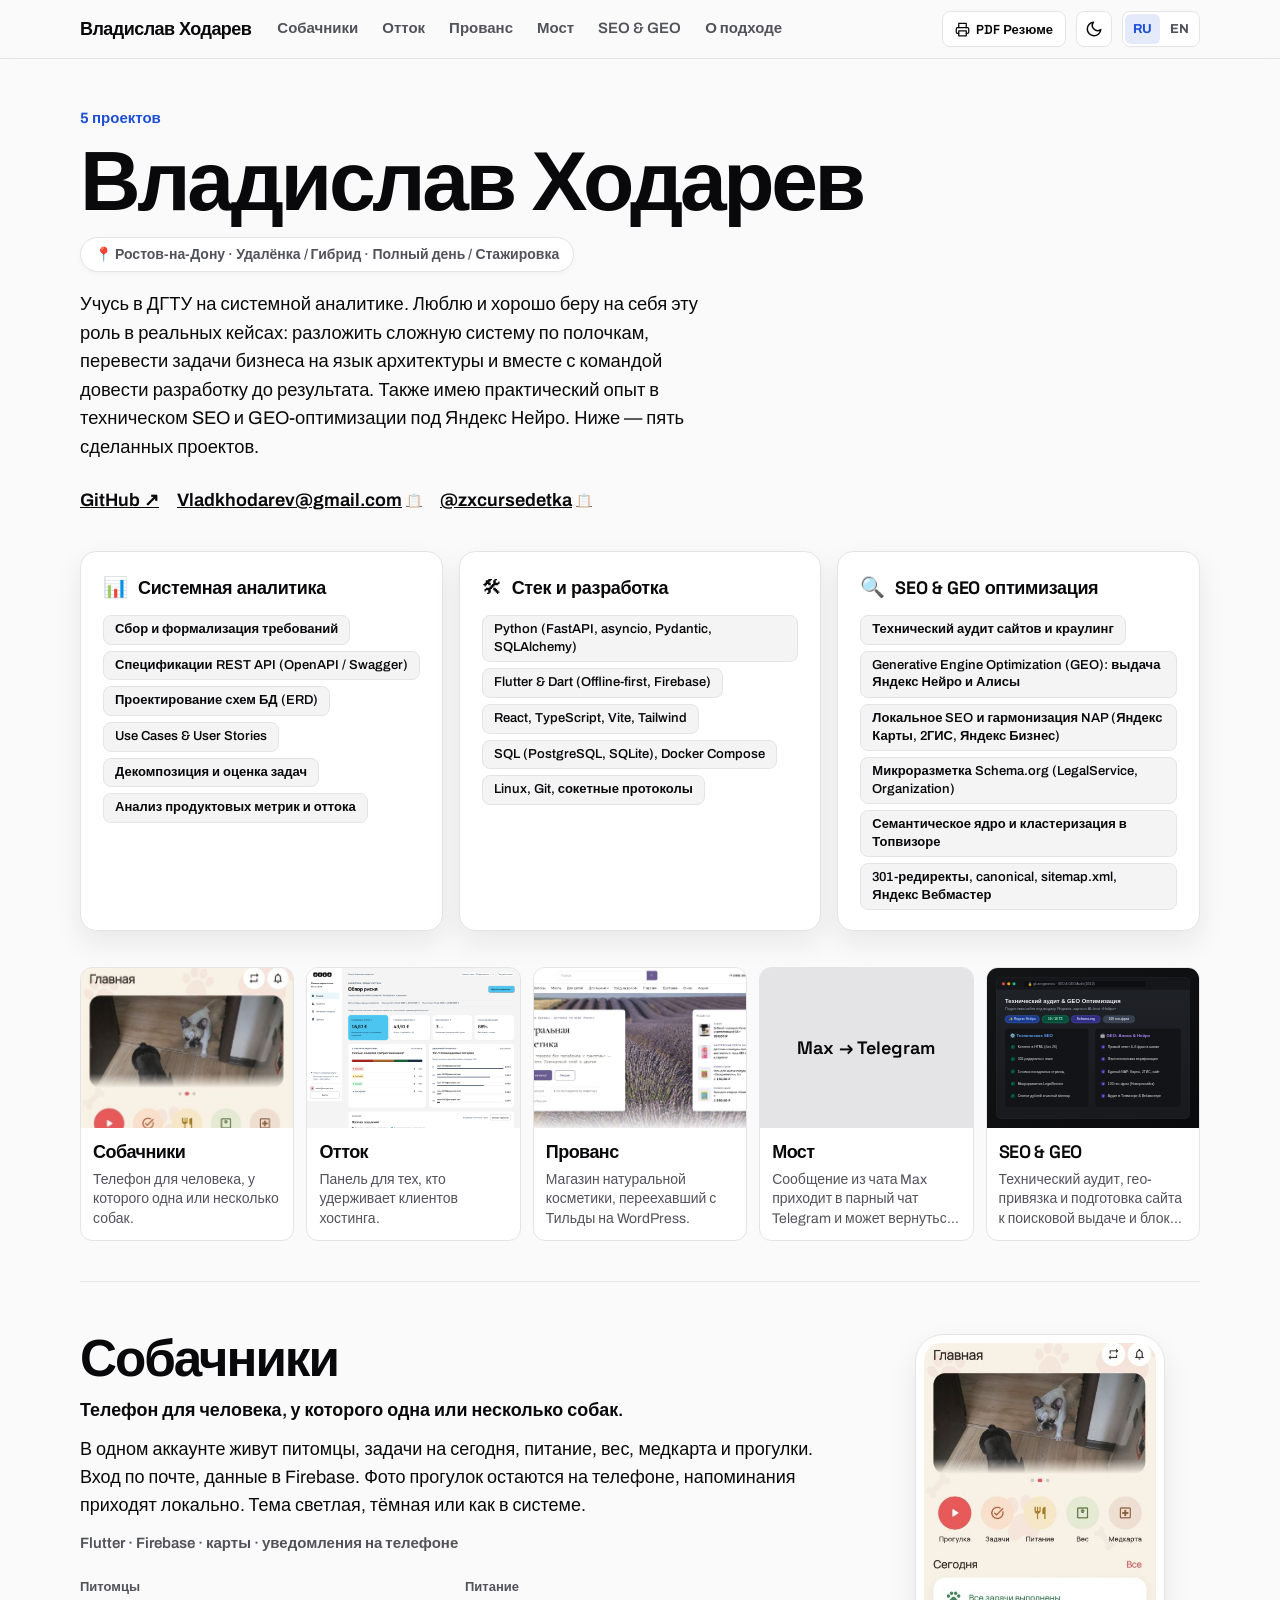
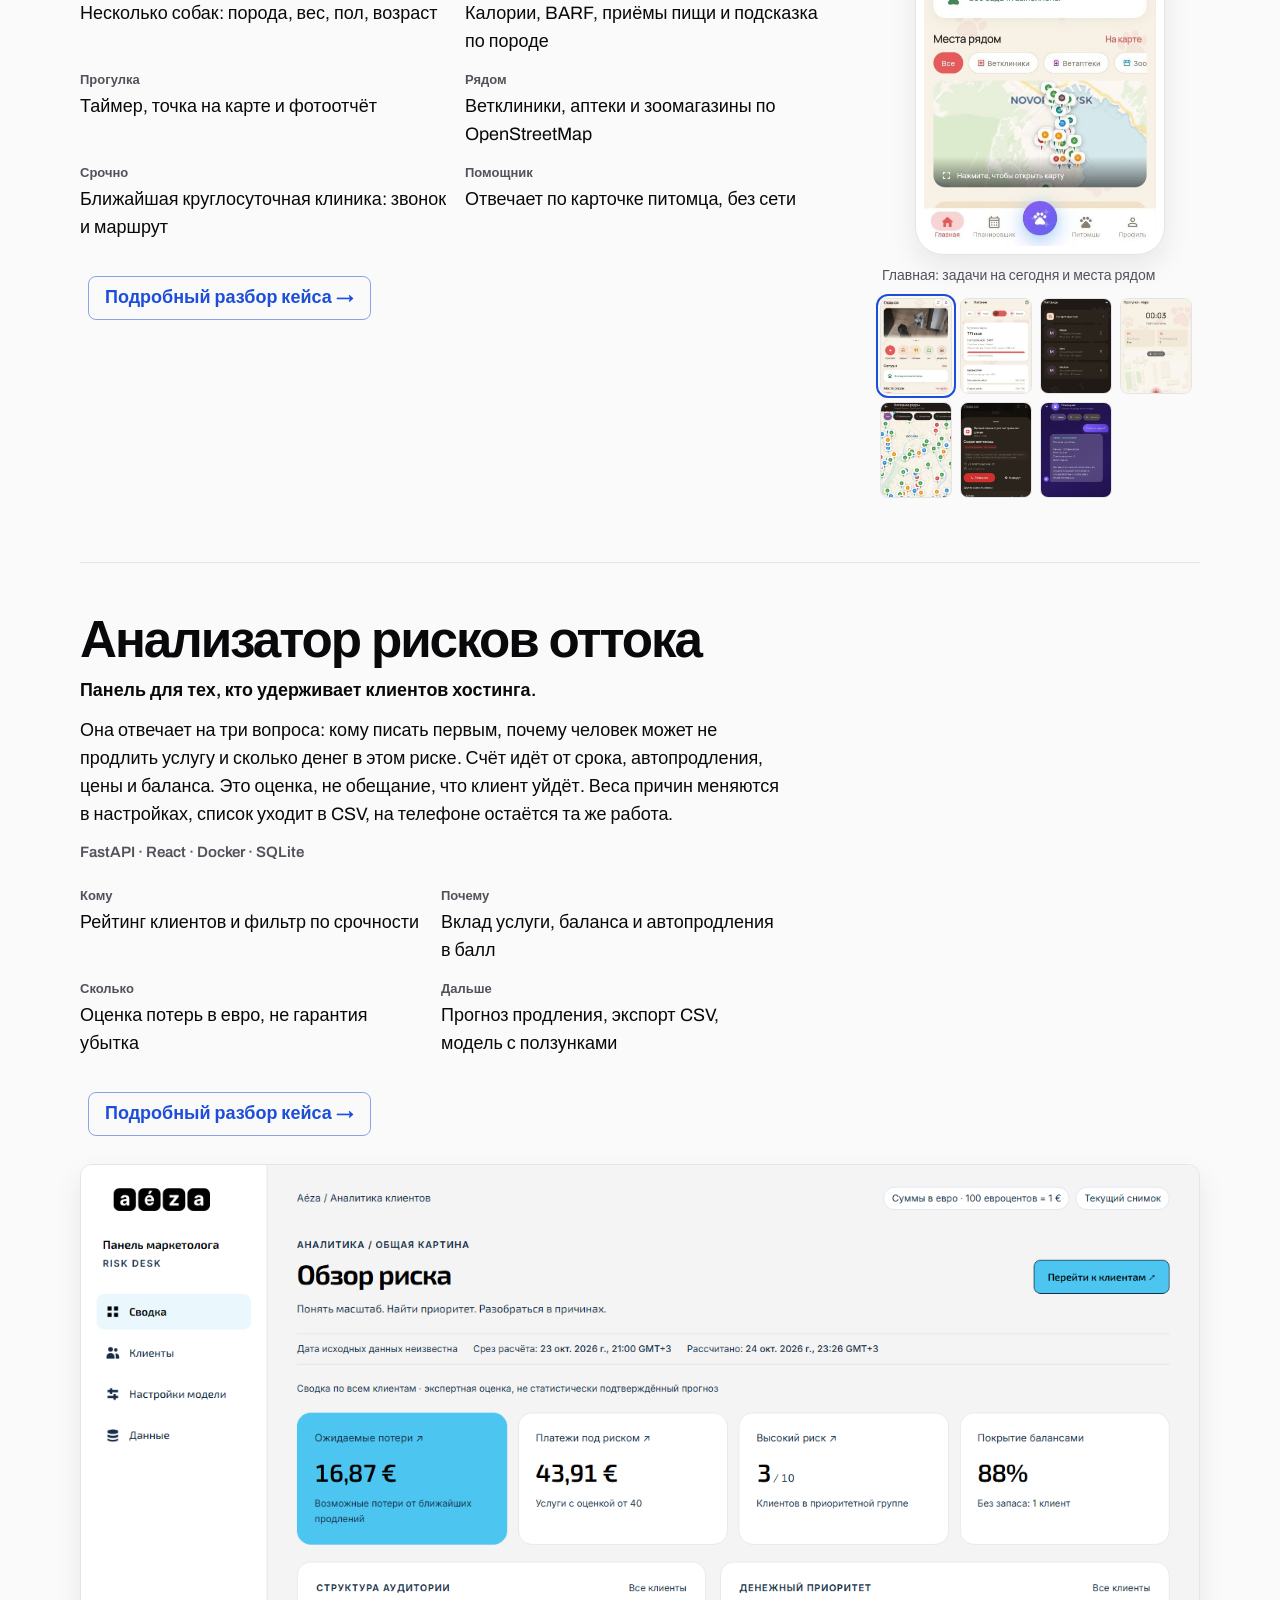
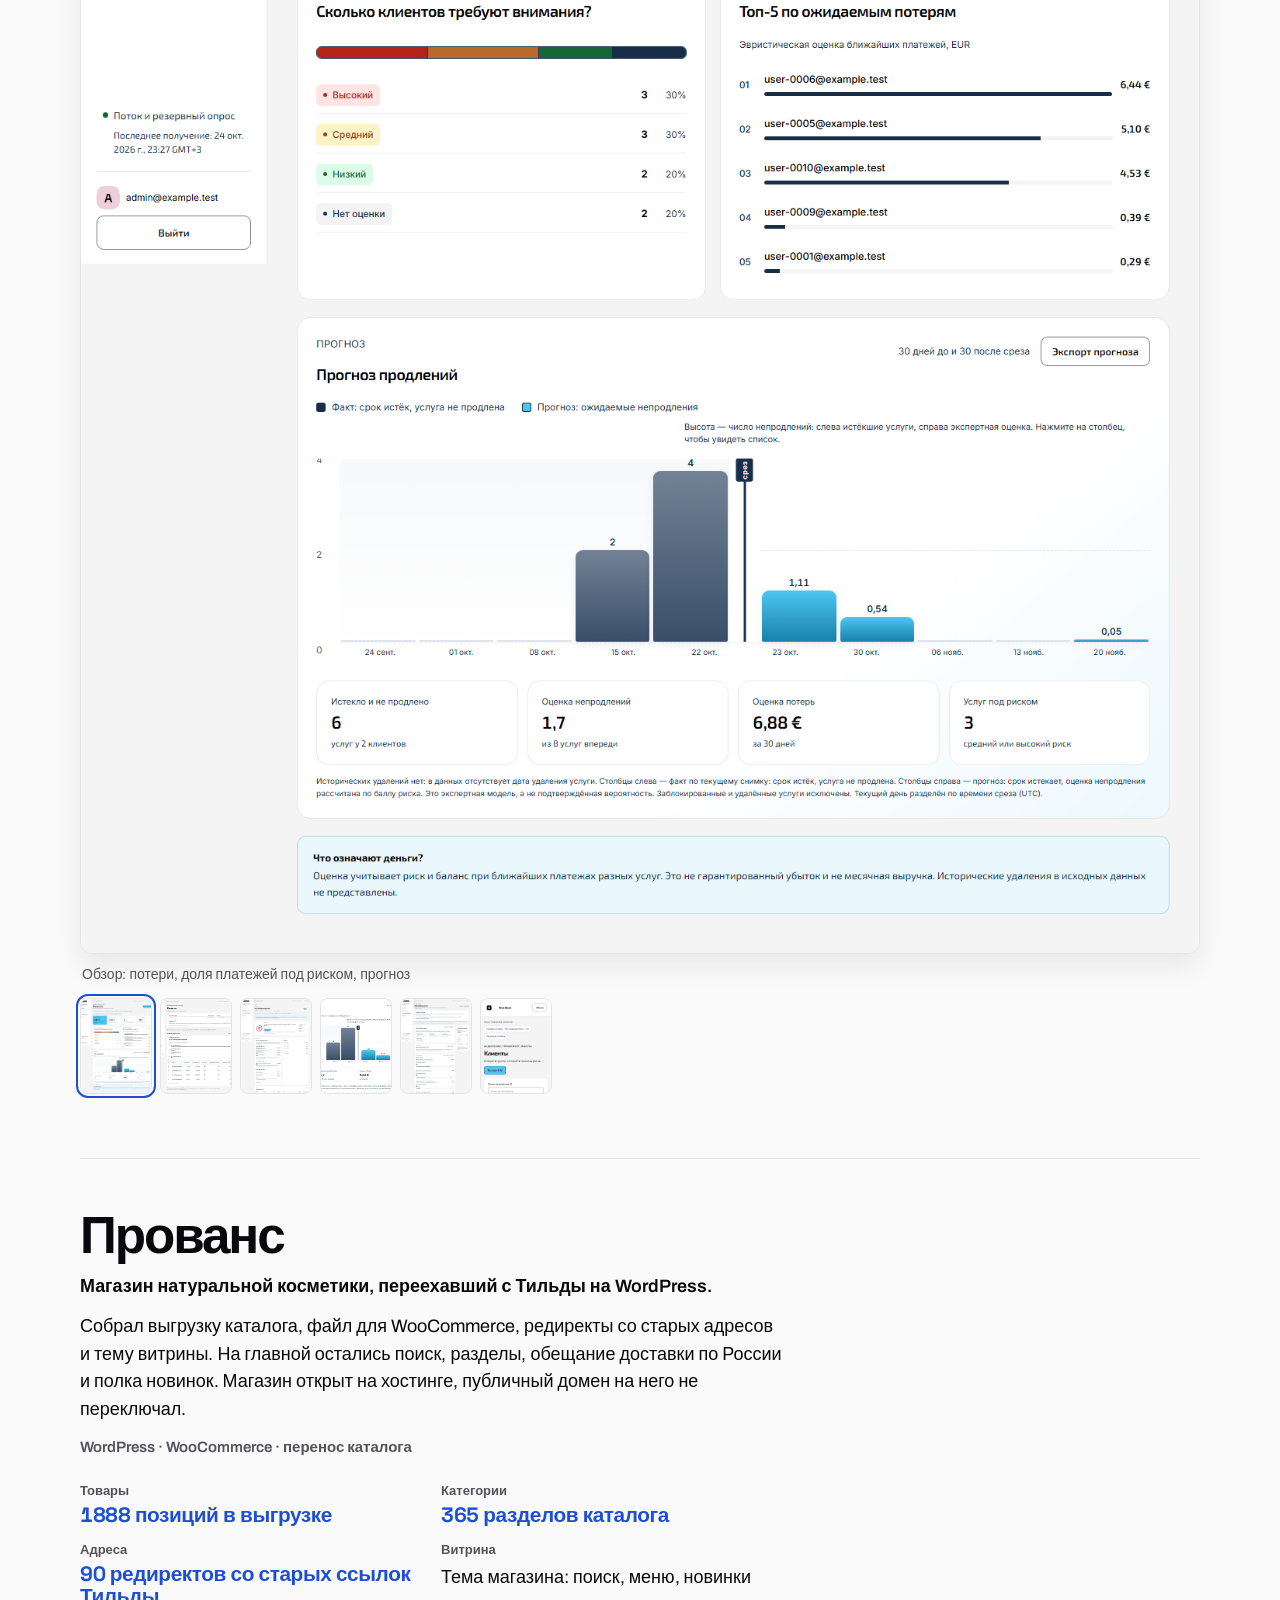
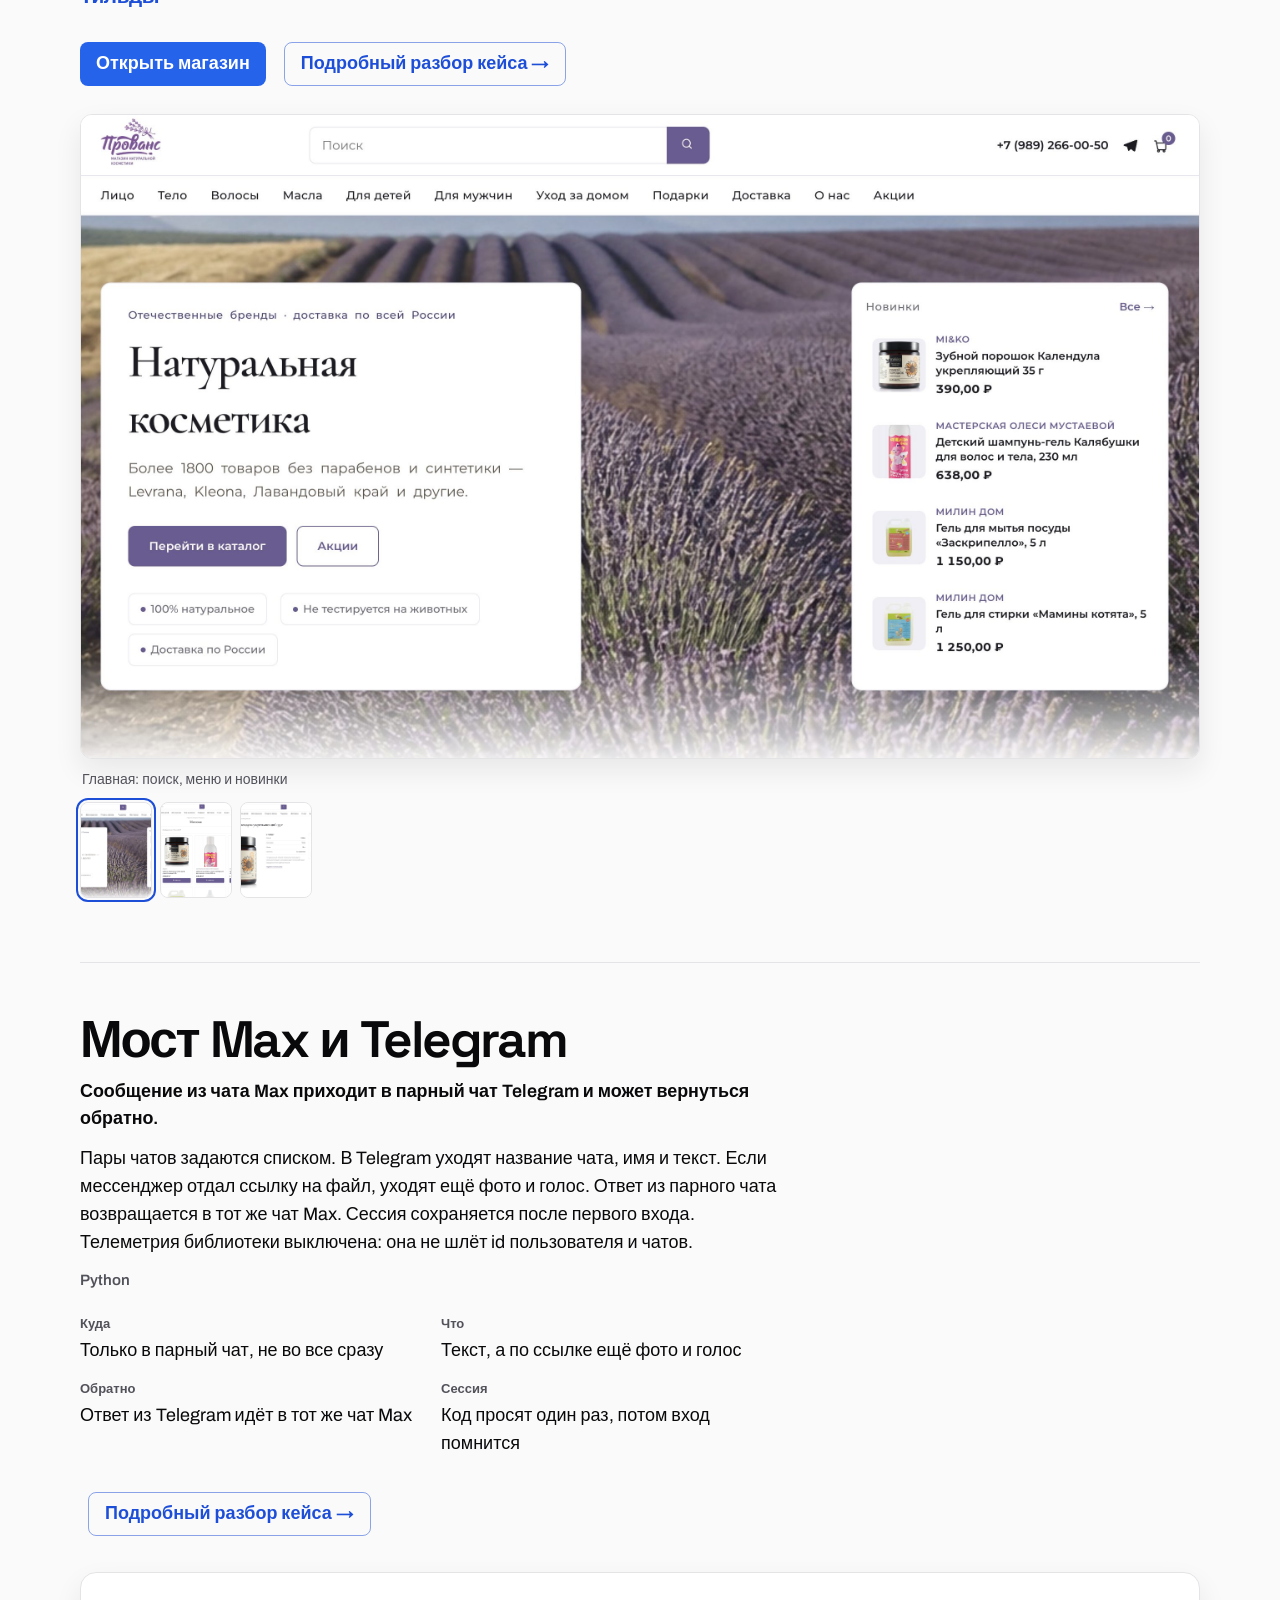
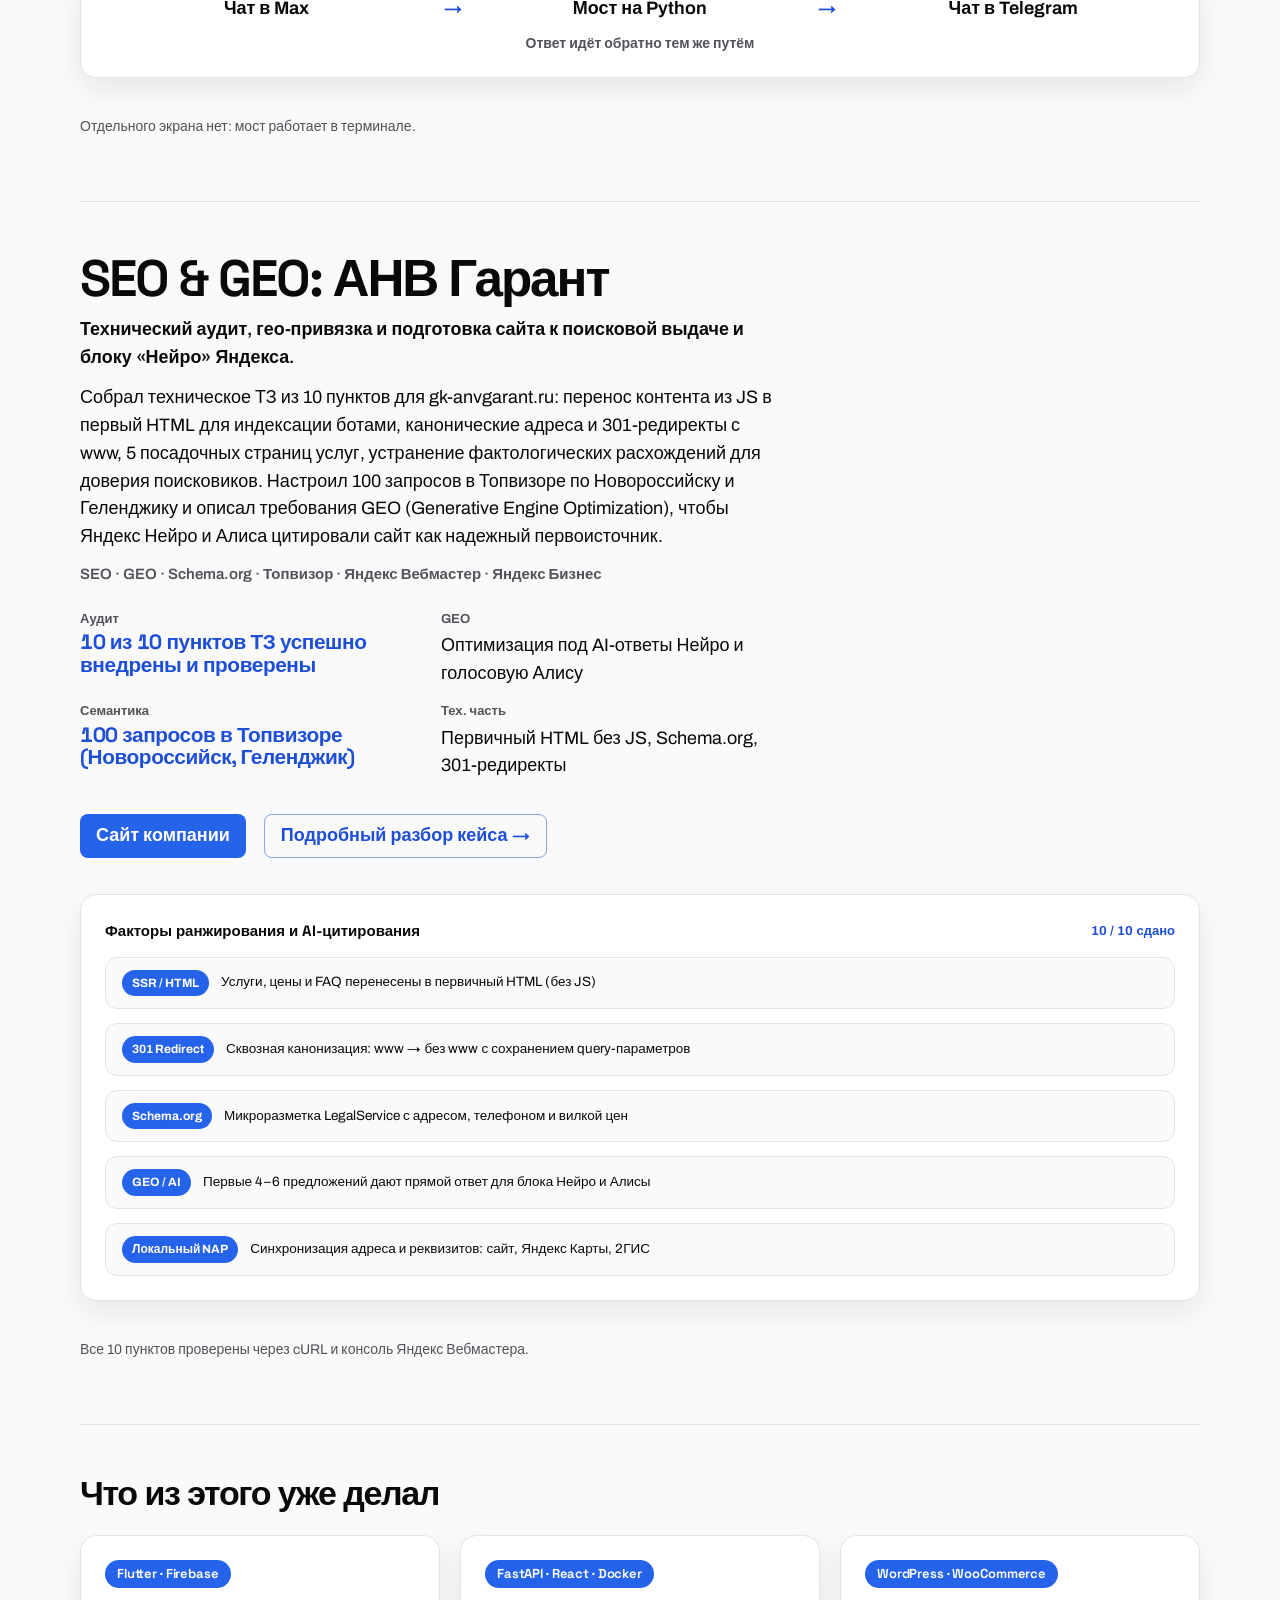
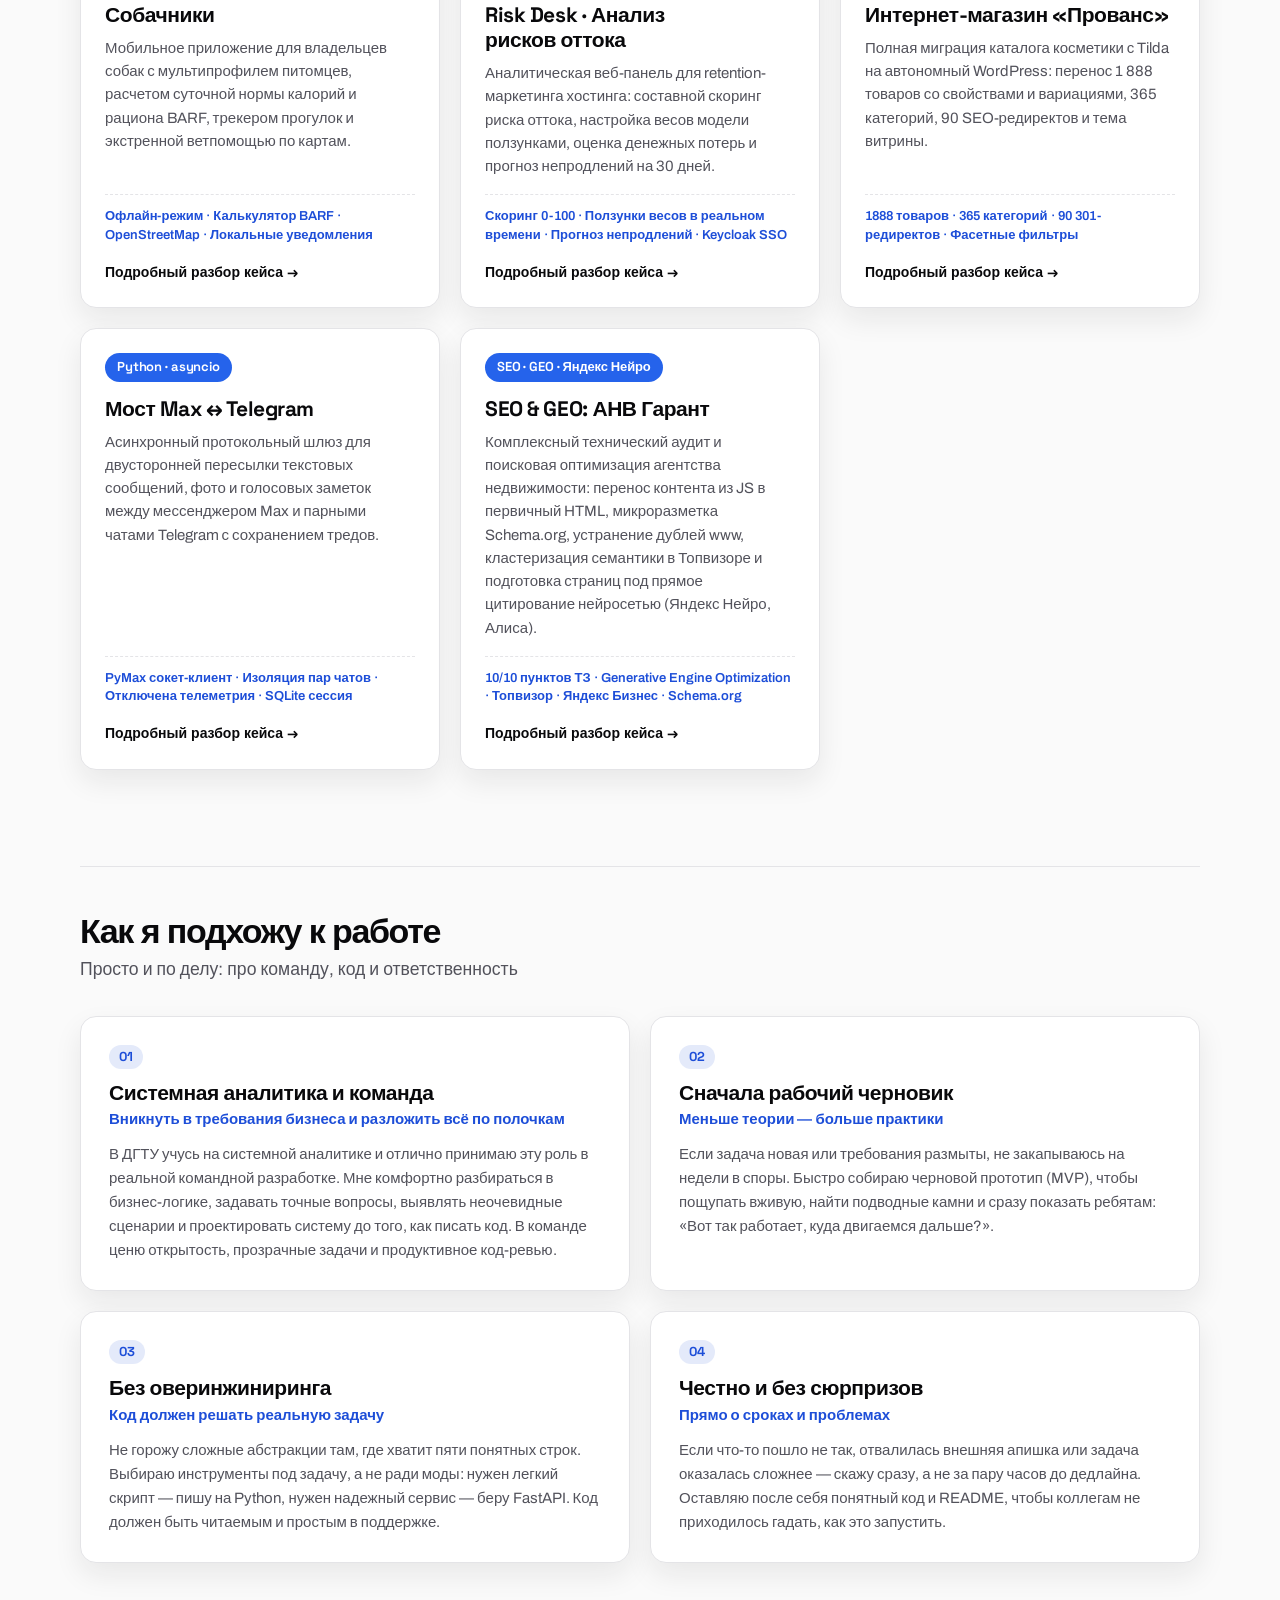
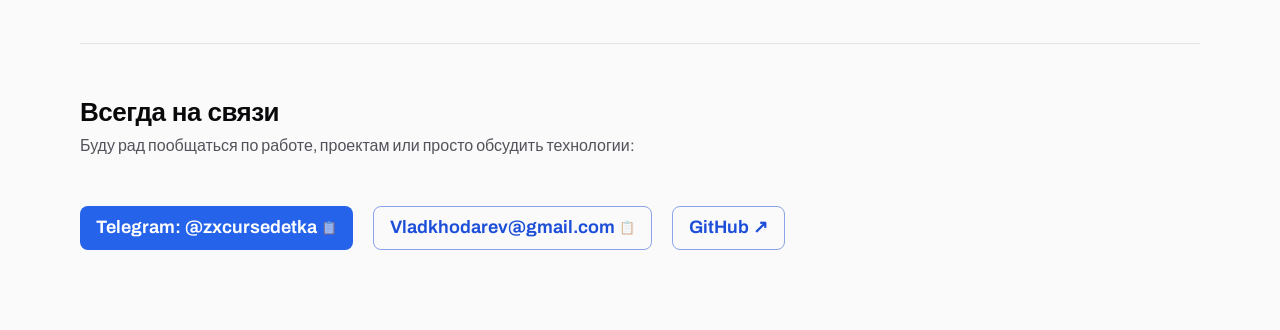
==== index.html @ 745ac1a0 "feat: portfolio of Vladislav Khodarev (systems analysis, backend, mobile, SEO/GEO)" ====
<!DOCTYPE html>
<html lang="ru">
<head>
  <meta charset="utf-8">
  <meta name="viewport" content="width=device-width, initial-scale=1">
  <title>Владислав Ходарев</title>
  <meta name="description" content="Пять сделанных проектов Владислава Ходарева: приложение для собак, панель оттока, магазин, мост чатов и технический аудит SEO & GEO под Яндекс Нейро.">
  <meta property="og:title" content="Владислав Ходарев — портфолио">
  <meta property="og:description" content="Пять сделанных проектов: приложение для собак, панель оттока, магазин, мост чатов и технический аудит SEO & GEO под Яндекс Нейро.">
  <meta property="og:type" content="website">
  <meta property="og:image" content="img/churn-overview.png">
  <meta name="twitter:card" content="summary_large_image">
  <meta name="twitter:title" content="Владислав Ходарев — портфолио">
  <meta name="twitter:image" content="img/churn-overview.png">
  <link rel="icon" href="favicon.svg" type="image/svg+xml">
  <script>
    (function() {
      var saved = localStorage.getItem("portfolio-theme");
      var isDark = saved === "dark" || (!saved && window.matchMedia("(prefers-color-scheme: dark)").matches);
      var theme = isDark ? "dark" : "light";
      document.documentElement.setAttribute("data-theme", theme);
      document.documentElement.style.colorScheme = theme;
    })();
  </script>
  <link rel="preconnect" href="https://fonts.googleapis.com">
  <link rel="preconnect" href="https://fonts.gstatic.com" crossorigin>
  <link href="https://fonts.googleapis.com/css2?family=Archivo:wght@400;500;600;700&family=Space+Grotesk:wght@500;600;700&display=swap" rel="stylesheet">
  <link rel="stylesheet" href="styles.css">
</head>
<body>
  <a class="skip" href="#board" data-i18n="skip">К работам</a>
  <header class="bar">
    <div class="bar-inner">
      <a class="brand" href="#top" data-i18n="name">Владислав Ходарев</a>
      <nav class="nav" id="nav" aria-label="Проекты"></nav>
      <div class="header-controls">
        <button type="button" class="action-btn" id="print-btn" title="Сохранить в PDF / Печать" aria-label="Сохранить резюме в PDF">
          <svg width="15" height="15" viewBox="0 0 24 24" fill="none" stroke="currentColor" stroke-width="2" stroke-linecap="round" stroke-linejoin="round" aria-hidden="true"><path d="M6 9V2h12v7"></path><path d="M6 18H4a2 2 0 0 1-2-2v-5a2 2 0 0 1 2-2h16a2 2 0 0 1 2 2v5a2 2 0 0 1-2 2h-2"></path><rect x="6" y="14" width="12" height="8"></rect></svg>
          <span data-i18n="downloadCv">PDF Резюме</span>
        </button>
        <button type="button" class="theme-toggle" id="theme-toggle" aria-label="Сменить тему" title="Тема">
          <svg class="icon-sun" width="18" height="18" viewBox="0 0 24 24" fill="none" stroke="currentColor" stroke-width="2" stroke-linecap="round" stroke-linejoin="round" aria-hidden="true">
            <circle cx="12" cy="12" r="5"></circle>
            <line x1="12" y1="1" x2="12" y2="3"></line>
            <line x1="12" y1="21" x2="12" y2="23"></line>
            <line x1="4.22" y1="4.22" x2="5.64" y2="5.64"></line>
            <line x1="18.36" y1="18.36" x2="19.78" y2="19.78"></line>
            <line x1="1" y1="12" x2="3" y2="12"></line>
            <line x1="21" y1="12" x2="23" y2="12"></line>
            <line x1="4.22" y1="19.78" x2="5.64" y2="18.36"></line>
            <line x1="18.36" y1="5.64" x2="19.78" y2="4.22"></line>
          </svg>
          <svg class="icon-moon" width="18" height="18" viewBox="0 0 24 24" fill="none" stroke="currentColor" stroke-width="2" stroke-linecap="round" stroke-linejoin="round" aria-hidden="true">
            <path d="M21 12.79A9 9 0 1 1 11.21 3 7 7 0 0 0 21 12.79z"></path>
          </svg>
        </button>
        <div class="lang" role="group" aria-label="Язык">
          <button type="button" data-set-lang="ru" aria-pressed="true">RU</button>
          <button type="button" data-set-lang="en" aria-pressed="false">EN</button>
        </div>
      </div>
    </div>
  </header>
  <main class="wrap">
    <section class="hero" id="top">
      <p class="kicker" data-i18n="kicker">5 проектов</p>
      <h1 data-i18n="name">Владислав Ходарев</h1>
      <div class="meta-row">
        <span class="meta-status" data-i18n="locationStatus">📍 Ростов-на-Дону · Удалёнка / Гибрид · Полный день / Стажировка</span>
      </div>
      <p class="lead" data-i18n="lead">Учусь в ДГТУ на системной аналитике. Люблю и хорошо беру на себя эту роль в реальных кейсах: разложить сложную систему по полочкам, перевести задачи бизнеса на язык архитектуры и вместе с командой довести разработку до результата. Также имею практический опыт в техническом SEO и GEO-оптимизации под Яндекс Нейро. Ниже — пять сделанных проектов.</p>
      <p class="contact">
        <a href="https://github.com/surgezxc" target="_blank" rel="noopener noreferrer">GitHub ↗</a>
        <a href="mailto:Vladkhodarev@gmail.com" class="copy-link" data-copy="Vladkhodarev@gmail.com" title="Кликните, чтобы скопировать">Vladkhodarev@gmail.com <span class="copy-hint" aria-hidden="true">📋</span></a>
        <a href="https://t.me/zxcursedetka" target="_blank" rel="noopener noreferrer" class="copy-link" data-copy="@zxcursedetka" title="Кликните, чтобы скопировать">@zxcursedetka <span class="copy-hint" aria-hidden="true">📋</span></a>
      </p>
      <div class="skills-matrix" id="skills-matrix"></div>
    </section>
    <div class="board" id="board"></div>
    <div id="cases"></div>
    <section class="can" aria-labelledby="can-title">
      <h2 id="can-title" data-i18n="canTitle">Что из этого уже делал</h2>
      <ul id="can-list"></ul>
    </section>
    <section class="how" id="how" aria-labelledby="how-title">
      <div class="section-head">
        <h2 id="how-title" data-i18n="howTitle">Как я подхожу к работе</h2>
        <p class="section-lead" data-i18n="howSubtitle">Просто и по делу: про команду, код и ответственность</p>
      </div>
      <div class="how-grid" id="how-grid"></div>
    </section>
    <footer class="footer">
      <div class="footer-inner">
        <div>
          <h3 data-i18n="footerTitle">Всегда на связи</h3>
          <p data-i18n="footerLead">Буду рад пообщаться по работе, проектам или просто обсудить технологии:</p>
        </div>
        <div class="footer-contacts">
          <a href="https://t.me/zxcursedetka" target="_blank" rel="noopener noreferrer" class="live copy-link" data-copy="@zxcursedetka">Telegram: @zxcursedetka <span class="copy-hint" aria-hidden="true">📋</span></a>
          <a href="mailto:Vladkhodarev@gmail.com" class="repo copy-link" data-copy="Vladkhodarev@gmail.com">Vladkhodarev@gmail.com <span class="copy-hint" aria-hidden="true">📋</span></a>
          <a href="https://github.com/surgezxc" target="_blank" rel="noopener noreferrer" class="repo">GitHub ↗</a>
        </div>
      </div>
    </footer>
  </main>
  <noscript>
    <p>Собачники, анализатор оттока, Прованс, мост Max и Telegram. Включите JavaScript, чтобы увидеть скрины и английскую версию.</p>
  </noscript>
  <script src="app.js"></script>
</body>
</html>
---- styles.css ----
:root {
  --canvas: #fafafa;
  --ink: #09090b;
  --paper: #ffffff;
  --line: #e4e4e7;
  --accent: #1d4ed8;
  --accent-fill: #2563eb;
  --muted: #52525b;
  --mat: #18181b;
  --display: "Space Grotesk", "Avenir Next", "Segoe UI", sans-serif;
  --body: "Archivo", "Avenir Next", "Segoe UI", sans-serif;
  --shadow: 0 12px 28px rgb(24 24 27 / 8%);
  --bar-bg: rgba(250, 250, 250, 0.85);
}

@media (prefers-color-scheme: dark) {
  :root:not([data-theme="light"]) {
    --canvas: #09090b;
    --ink: #fafafa;
    --paper: #18181b;
    --line: #27272a;
    --muted: #a1a1aa;
    --mat: #000000;
    --shadow: 0 12px 28px rgb(0 0 0 / 40%);
    --bar-bg: rgba(9, 9, 11, 0.85);
  }
}

:root[data-theme="dark"] {
  --canvas: #09090b;
  --ink: #fafafa;
  --paper: #18181b;
  --line: #27272a;
  --muted: #a1a1aa;
  --mat: #000000;
  --shadow: 0 12px 28px rgb(0 0 0 / 40%);
  --bar-bg: rgba(9, 9, 11, 0.85);
  color-scheme: dark;
}

:root[data-theme="light"] {
  --canvas: #fafafa;
  --ink: #09090b;
  --paper: #ffffff;
  --line: #e4e4e7;
  --accent: #1d4ed8;
  --accent-fill: #2563eb;
  --muted: #52525b;
  --mat: #18181b;
  --shadow: 0 12px 28px rgb(24 24 27 / 8%);
  --bar-bg: rgba(250, 250, 250, 0.85);
  color-scheme: light;
}

* { box-sizing: border-box; }

.skip {
  position: absolute;
  left: 12px;
  top: -48px;
  z-index: 20;
  background: var(--ink);
  color: #fff;
  padding: 10px 14px;
  border-radius: 8px;
  text-decoration: none;
}

.skip:focus { top: 12px; }

html {
  scroll-behavior: smooth;
  background: var(--canvas);
}

body {
  margin: 0;
  background: var(--canvas);
  color: var(--ink);
  font-family: var(--body);
  font-size: 18px;
  line-height: 1.55;
  transition: background-color 200ms ease, color 200ms ease;
}

.wrap {
  width: min(1120px, calc(100% - 40px));
  margin-inline: auto;
}

.bar {
  position: sticky;
  top: 0;
  z-index: 50;
  width: 100%;
  background: var(--bar-bg);
  backdrop-filter: blur(12px);
  -webkit-backdrop-filter: blur(12px);
  border-bottom: 1px solid var(--line);
  transition: background 200ms ease, border-color 200ms ease;
}

.bar-inner {
  width: min(1120px, calc(100% - 40px));
  margin-inline: auto;
  display: flex;
  align-items: center;
  gap: 22px;
  min-height: 58px;
  padding: 4px 0;
}

.brand {
  color: var(--ink);
  font-family: var(--display);
  font-weight: 650;
  font-size: 18px;
  text-decoration: none;
  letter-spacing: -0.03em;
  flex-shrink: 0;
  transition: color 200ms ease;
}

.brand:hover {
  color: var(--accent);
}

.nav {
  display: flex;
  gap: 16px;
  min-width: 0;
  overflow-x: auto;
}

.nav a {
  display: inline-flex;
  align-items: center;
  min-height: 38px;
  color: var(--muted);
  font-weight: 600;
  font-size: 15px;
  text-decoration: none;
  white-space: nowrap;
  cursor: pointer;
  padding: 0 4px;
  transition: color 200ms ease;
}

.nav a:hover,
.nav a[aria-current="true"] { color: var(--accent); }

.header-controls {
  display: flex;
  align-items: center;
  gap: 10px;
  margin-left: auto;
  flex-shrink: 0;
}

.theme-toggle {
  display: inline-flex;
  align-items: center;
  justify-content: center;
  width: 36px;
  height: 36px;
  padding: 0;
  border: 1px solid var(--line);
  background: var(--paper);
  color: var(--ink);
  border-radius: 8px;
  cursor: pointer;
  transition: border-color 200ms ease, background 200ms ease, color 200ms ease, transform 150ms ease;
}

.theme-toggle:hover {
  border-color: var(--accent);
  color: var(--accent);
}

.theme-toggle:active {
  transform: scale(0.94);
}

.theme-toggle svg {
  display: block;
  pointer-events: none;
}

/* Show sun in dark mode, moon in light mode */
:root .icon-sun { display: none; }
:root .icon-moon { display: block; }

@media (prefers-color-scheme: dark) {
  :root:not([data-theme="light"]) .icon-sun { display: block; }
  :root:not([data-theme="light"]) .icon-moon { display: none; }
}

:root[data-theme="dark"] .icon-sun { display: block; }
:root[data-theme="dark"] .icon-moon { display: none; }

:root[data-theme="light"] .icon-sun { display: none; }
:root[data-theme="light"] .icon-moon { display: block; }

.lang {
  display: flex;
  gap: 2px;
  background: var(--paper);
  border: 1px solid var(--line);
  border-radius: 8px;
  padding: 2px;
}

.lang button,
.thumb {
  font-family: inherit;
  cursor: pointer;
}

.lang button {
  background: transparent;
  border: 0;
  color: var(--muted);
  font-weight: 700;
  font-size: 13px;
  min-width: 34px;
  height: 30px;
  padding: 0 8px;
  border-radius: 6px;
  cursor: pointer;
  transition: color 200ms ease, background 200ms ease;
}

.lang button:hover {
  color: var(--ink);
}

.lang button[aria-pressed="true"] {
  color: var(--accent);
  background: color-mix(in srgb, var(--accent) 12%, var(--paper));
}

.lang button:active,
.thumb:active { transform: translateY(1px); }

a:focus-visible,
button:focus-visible {
  outline: 2px solid var(--accent);
  outline-offset: 3px;
}

.hero { padding: 48px 0 28px; }

.kicker {
  margin: 0 0 10px;
  color: var(--accent);
  font-weight: 650;
  font-size: 15px;
}

h1, h2, h3 {
  font-family: var(--display);
  font-weight: 650;
  letter-spacing: -0.04em;
  line-height: 0.98;
  text-wrap: balance;
}

h1 {
  margin: 0;
  font-size: clamp(48px, 7vw, 84px);
}

.lead {
  max-width: 40rem;
  margin: 18px 0 0;
  font-size: 1.15rem;
}

.contact {
  display: flex;
  flex-wrap: wrap;
  gap: 8px 18px;
  margin: 18px 0 0;
}

.contact a {
  display: inline-flex;
  align-items: center;
  min-height: 44px;
  color: var(--ink);
  font-weight: 650;
  cursor: pointer;
}

.board {
  display: grid;
  grid-template-columns: repeat(5, minmax(0, 1fr));
  gap: 12px;
  padding: 8px 0 40px;
}

.board-card {
  display: flex;
  flex-direction: column;
  min-height: 44px;
  color: inherit;
  text-decoration: none;
  background: var(--paper);
  border: 1px solid var(--line);
  border-radius: 12px;
  overflow: hidden;
  cursor: pointer;
  transition: border-color 200ms ease, transform 200ms ease;
}

.board-card:hover { border-color: var(--accent); }

.board-card:active { transform: scale(0.98); }

.board-pic {
  aspect-ratio: 4 / 3;
  background: var(--line);
  overflow: hidden;
}

.board-pic img {
  width: 100%;
  height: 100%;
  object-fit: cover;
  object-position: top;
  display: block;
}

.board-fallback {
  display: flex;
  align-items: center;
  justify-content: center;
  height: 100%;
  padding: 12px;
  font-family: var(--display);
  font-weight: 650;
}

.board-title,
.board-lede { padding: 0 12px; }

.board-title {
  margin-top: 10px;
  font-family: var(--display);
  font-weight: 650;
  letter-spacing: -0.03em;
}

.board-lede {
  margin: 4px 0 12px;
  color: var(--muted);
  font-size: 14px;
  line-height: 1.4;
  display: -webkit-box;
  -webkit-line-clamp: 3;
  -webkit-box-orient: vertical;
  overflow: hidden;
}

.live {
  display: inline-flex;
  align-items: center;
  min-height: 44px;
  margin-top: 16px;
  padding: 0 16px;
  background: var(--accent-fill);
  color: #fff;
  font-weight: 650;
  text-decoration: none;
  border-radius: 8px;
  cursor: pointer;
  transition: background 200ms ease;
}

.live:hover { background: var(--accent); }

.chapter {
  padding: 52px 0 64px;
  border-top: 1px solid var(--line);
}

.layout {
  display: grid;
  gap: 28px 48px;
  align-items: start;
}

.chapter.gallery .layout { grid-template-columns: minmax(0, 1fr) minmax(240px, 320px); }

.chapter.wide .layout,
.chapter.plain .layout { grid-template-columns: 1fr; }

.chapter.wide .copy,
.chapter.plain .copy { max-width: 44rem; }

h2 {
  margin: 0;
  font-size: clamp(34px, 4vw, 52px);
}

.lede {
  margin: 14px 0 0;
  font-size: 1.12rem;
  font-weight: 600;
}

.copy p { margin: 12px 0 0; }

.stack {
  margin: 14px 0 0;
  color: var(--muted);
  font-size: 15px;
  font-weight: 600;
}

.facts {
  display: grid;
  grid-template-columns: 1fr 1fr;
  gap: 14px 18px;
  margin: 22px 0 0;
  padding: 0;
}

.facts div { margin: 0; }

.facts dt {
  margin: 0;
  color: var(--muted);
  font-size: 13px;
  font-weight: 650;
}

.facts dd {
  margin: 3px 0 0;
  font-variant-numeric: tabular-nums;
}

.gallery { min-width: 0; }

.stage {
  background: var(--paper);
  border: 1px solid var(--line);
  border-radius: 16px;
  box-shadow: var(--shadow);
}

.stage.phone {
  width: min(250px, 100%);
  margin-inline: auto;
  padding: 8px;
  border-radius: 28px;
}

.stage.phone img {
  display: block;
  width: 100%;
  border-radius: 18px;
}

.stage.desk {
  border-radius: 12px;
  overflow: hidden;
}

.stage.desk img {
  display: block;
  width: 100%;
  height: auto;
}

.stage-cap {
  margin: 10px 2px 0;
  color: var(--muted);
  font-size: 14px;
}

.thumbs {
  display: flex;
  flex-wrap: wrap;
  gap: 8px;
  margin-top: 12px;
}

.chapter { scroll-margin-top: 72px; }

.thumb {
  flex: 0 0 auto;
  padding: 0;
  border: 0;
  background: transparent;
  border-radius: 8px;
}

.thumb img {
  display: block;
  width: 72px;
  height: 96px;
  object-fit: cover;
  object-position: top;
  border-radius: 8px;
  border: 1px solid var(--line);
}

.thumb[aria-pressed="true"] img {
  outline: 2px solid var(--accent);
  outline-offset: 2px;
}

.bridge, .sprites, .geo-box {
  background: var(--paper);
  border: 1px solid var(--line);
  border-radius: 16px;
  box-shadow: var(--shadow);
}

.geo-box {
  padding: 24px;
  margin-top: 8px;
  display: flex;
  flex-direction: column;
  gap: 14px;
}

.geo-row {
  display: flex;
  align-items: center;
  gap: 12px;
  background: var(--canvas);
  border: 1px solid var(--line);
  border-radius: 12px;
  padding: 12px 16px;
}

.geo-badge {
  font-size: 12px;
  font-weight: 700;
  padding: 4px 10px;
  border-radius: 999px;
  background: var(--accent-fill);
  color: #fff;
  white-space: nowrap;
}

.geo-text {
  font-size: 13.5px;
  color: var(--ink);
  line-height: 1.4;
}

@media (max-width: 520px) {
  .board { grid-template-columns: 1fr; }
  .geo-row { flex-direction: column; align-items: flex-start; gap: 6px; }
}

.bridge {
  display: grid;
  grid-template-columns: 1fr auto 1fr auto 1fr;
  gap: 10px;
  align-items: center;
  padding: 22px 18px;
  margin-top: 8px;
}

.bridge p {
  margin: 0;
  text-align: center;
  font-weight: 650;
}

.bridge span { color: var(--accent); font-weight: 700; }

.bridge-back {
  grid-column: 1 / -1;
  margin: 0;
  text-align: center;
  color: var(--muted);
  font-size: 14px;
}

.sprites {
  display: grid;
  grid-template-columns: repeat(3, 1fr);
  gap: 8px;
  padding: 12px;
  margin-top: 8px;
  background: var(--mat);
}

.sprites img {
  width: 100%;
  height: 160px;
  object-fit: contain;
}

.note {
  margin: 10px 0 0;
  color: var(--muted);
  font-size: 14px;
}

.can {
  padding: 16px 0 96px;
  border-top: 1px solid var(--line);
}

.can h2 {
  margin: 36px 0 24px;
  font-size: 34px;
}

.can ul {
  display: grid;
  grid-template-columns: repeat(auto-fill, minmax(320px, 1fr));
  gap: 20px;
  margin: 0;
  padding: 0;
  list-style: none;
}

.can-card {
  display: flex;
  flex-direction: column;
  background: var(--paper);
  border: 1px solid var(--line);
  border-radius: 16px;
  padding: 24px;
  box-shadow: var(--shadow);
  transition: border-color 200ms ease, transform 200ms ease;
}

.can-card:hover {
  border-color: var(--accent);
  transform: translateY(-2px);
}

.can-top {
  display: flex;
  align-items: center;
  margin-bottom: 14px;
}

.can-badge {
  display: inline-flex;
  align-items: center;
  background: var(--accent-fill);
  color: #fff;
  padding: 4px 12px;
  border-radius: 999px;
  font-size: 13px;
  font-weight: 650;
  font-family: var(--display);
  letter-spacing: -0.01em;
}

.can-title {
  margin: 0 0 10px;
  font-size: 21px;
  font-family: var(--display);
  font-weight: 700;
  letter-spacing: -0.02em;
  color: var(--ink);
  line-height: 1.2;
}

.can-desc {
  margin: 0 0 16px;
  font-size: 15px;
  line-height: 1.55;
  color: var(--muted);
  flex-grow: 1;
}

.can-meta {
  font-size: 13px;
  font-weight: 600;
  color: var(--accent);
  margin-bottom: 18px;
  padding-top: 12px;
  border-top: 1px dashed var(--line);
  line-height: 1.4;
}

.can-link {
  display: inline-flex;
  align-items: center;
  color: var(--ink);
  font-weight: 700;
  font-size: 14px;
  text-decoration: none;
  font-family: var(--display);
  transition: color 200ms ease, transform 200ms ease;
}

.can-link:hover {
  color: var(--accent);
  transform: translateX(3px);
}

@media (max-width: 860px) {
  .bar-inner { flex-wrap: wrap; gap: 8px 16px; padding: 10px 0; }
  .nav { order: 3; width: 100%; overflow-x: auto; }
  .chapter.gallery .layout,
  .bridge { grid-template-columns: 1fr; }
  .board { grid-template-columns: 1fr 1fr; }
  .facts { grid-template-columns: 1fr; }
  .bridge span { text-align: center; }
  .sprites img { height: 110px; }
}

@media (prefers-reduced-motion: reduce) {
  html { scroll-behavior: auto; }
}

/* ── Scroll reveal ──────────────────────────────────────── */
@media (prefers-reduced-motion: no-preference) {
  .appear {
    opacity: 0;
    transform: translateY(20px);
    transition: opacity 0.5s ease, transform 0.5s ease;
  }
  .appear.visible {
    opacity: 1;
    transform: none;
  }
}

/* ── Stat facts (values starting with a digit) ──────────── */
.facts dd.stat {
  font-family: var(--display);
  font-size: 1.3rem;
  font-weight: 700;
  color: var(--accent);
  letter-spacing: -0.02em;
  margin: 2px 0 0;
  line-height: 1.1;
}

/* ── Repo / secondary button ────────────────────────────── */
.repo {
  display: inline-flex;
  align-items: center;
  gap: 6px;
  min-height: 44px;
  margin-top: 16px;
  margin-left: 8px;
  padding: 0 16px;
  background: transparent;
  color: var(--accent);
  font-weight: 650;
  font-family: inherit;
  font-size: inherit;
  text-decoration: none;
  border: 1.5px solid color-mix(in srgb, var(--accent) 50%, transparent);
  border-radius: 8px;
  cursor: pointer;
  transition: background 200ms ease, color 200ms ease, border-color 200ms ease;
}
.repo:hover {
  background: var(--accent);
  color: #fff;
  border-color: var(--accent);
}

/* ── How I Work (Soft Skills) ───────────────────────────── */
.how {
  padding: 48px 0 80px;
  border-top: 1px solid var(--line);
}

.section-head {
  margin-bottom: 32px;
}

.section-head h2 {
  margin: 0;
  font-size: 34px;
}

.section-lead {
  margin: 8px 0 0;
  color: var(--muted);
  font-size: 1.1rem;
}

.how-grid {
  display: grid;
  grid-template-columns: repeat(2, 1fr);
  gap: 20px;
}

.how-card {
  background: var(--paper);
  border: 1px solid var(--line);
  border-radius: 16px;
  padding: 28px;
  box-shadow: var(--shadow);
  display: flex;
  flex-direction: column;
  transition: border-color 200ms ease, transform 200ms ease;
}

.how-card:hover {
  border-color: var(--accent);
  transform: translateY(-2px);
}

.how-num {
  font-family: var(--display);
  font-size: 13px;
  font-weight: 700;
  color: var(--accent);
  background: color-mix(in srgb, var(--accent) 12%, var(--paper));
  width: fit-content;
  padding: 2px 10px;
  border-radius: 999px;
  margin-bottom: 14px;
  letter-spacing: -0.01em;
}

.how-card-title {
  margin: 0 0 6px;
  font-size: 21px;
  font-family: var(--display);
  font-weight: 700;
  letter-spacing: -0.02em;
  color: var(--ink);
}

.how-card-lead {
  margin: 0 0 12px;
  font-size: 15px;
  font-weight: 600;
  color: var(--accent);
  line-height: 1.4;
}

.how-card-text {
  margin: 0;
  font-size: 15px;
  line-height: 1.6;
  color: var(--muted);
  flex-grow: 1;
}

/* ── Footer ─────────────────────────────────────────────── */
.footer {
  border-top: 1px solid var(--line);
  padding: 56px 0 80px;
}

.footer-inner {
  display: flex;
  justify-content: space-between;
  align-items: center;
  gap: 32px;
  flex-wrap: wrap;
}

.footer h3 {
  margin: 0 0 8px;
  font-size: 26px;
  font-family: var(--display);
  font-weight: 700;
  letter-spacing: -0.02em;
}

.footer p {
  margin: 0;
  color: var(--muted);
  font-size: 16px;
}

.footer-contacts {
  display: flex;
  align-items: center;
  gap: 12px;
  flex-wrap: wrap;
}

@media (max-width: 860px) {
  .how-grid { grid-template-columns: 1fr; }
  .footer-inner { flex-direction: column; align-items: flex-start; }
  .skills-matrix { grid-template-columns: 1fr; }
}

/* ── Meta row & Location status ─────────────────────────── */
.meta-row {
  display: flex;
  align-items: center;
  gap: 12px;
  margin-top: 14px;
  flex-wrap: wrap;
}

.meta-status {
  display: inline-flex;
  align-items: center;
  gap: 6px;
  background: var(--paper);
  border: 1px solid var(--line);
  padding: 6px 14px;
  border-radius: 999px;
  font-size: 14px;
  font-weight: 600;
  color: var(--muted);
  box-shadow: 0 2px 6px rgb(24 24 27 / 3%);
}

/* ── Skills Matrix ──────────────────────────────────────── */
.skills-matrix {
  display: grid;
  grid-template-columns: repeat(3, 1fr);
  gap: 16px;
  margin-top: 28px;
}

.matrix-card {
  background: var(--paper);
  border: 1px solid var(--line);
  border-radius: 16px;
  padding: 20px 22px;
  box-shadow: var(--shadow);
  display: flex;
  flex-direction: column;
  gap: 12px;
  transition: border-color 200ms ease;
}

.matrix-card:hover {
  border-color: var(--accent);
}

.matrix-header {
  display: flex;
  align-items: center;
  gap: 10px;
}

.matrix-icon {
  font-size: 20px;
}

.matrix-header h3 {
  margin: 0;
  font-size: 18px;
  font-family: var(--display);
  font-weight: 700;
  letter-spacing: -0.02em;
}

.matrix-tags {
  display: flex;
  flex-wrap: wrap;
  gap: 6px 8px;
}

.matrix-tag {
  background: color-mix(in srgb, var(--line) 40%, transparent);
  border: 1px solid var(--line);
  padding: 5px 11px;
  border-radius: 8px;
  font-size: 13px;
  font-weight: 550;
  color: var(--ink);
  line-height: 1.35;
}

/* ── Action button (Print / PDF) ────────────────────────── */
.action-btn {
  display: inline-flex;
  align-items: center;
  gap: 6px;
  height: 36px;
  padding: 0 12px;
  border: 1px solid var(--line);
  background: var(--paper);
  color: var(--ink);
  border-radius: 8px;
  cursor: pointer;
  font-family: var(--display);
  font-size: 13px;
  font-weight: 650;
  transition: border-color 200ms ease, color 200ms ease, transform 150ms ease;
}

.action-btn:hover {
  border-color: var(--accent);
  color: var(--accent);
}

.action-btn:active {
  transform: scale(0.96);
}

/* ── Copy to clipboard ──────────────────────────────────── */
.copy-link {
  position: relative;
  display: inline-flex;
  align-items: center;
  gap: 4px;
}

.copy-hint {
  font-size: 13px;
  opacity: 0.55;
  transition: opacity 150ms ease, transform 150ms ease;
}

.copy-link:hover .copy-hint {
  opacity: 1;
  transform: scale(1.15);
}

.copy-toast {
  position: fixed;
  bottom: 28px;
  right: 28px;
  z-index: 999;
  background: var(--mat);
  color: #fff;
  border: 1px solid var(--line);
  padding: 12px 20px;
  border-radius: 10px;
  font-weight: 600;
  font-size: 14px;
  font-family: var(--display);
  box-shadow: 0 12px 32px rgba(0, 0, 0, 0.35);
  transform: translateY(20px);
  opacity: 0;
  pointer-events: none;
  transition: transform 200ms ease, opacity 200ms ease;
}

.copy-toast.show {
  transform: translateY(0);
  opacity: 1;
}

/* ── Print Styles (@media print) ────────────────────────── */
@media print {
  @page {
    margin: 1.2cm;
    size: auto;
  }
  
  html, body {
    background: #ffffff !important;
    color: #09090b !important;
    font-size: 11pt !important;
    line-height: 1.4 !important;
  }
  
  .bar,
  .skip,
  .theme-toggle,
  .lang,
  .action-btn,
  .copy-hint,
  .thumbs,
  .repo,
  .live,
  .can-link,
  .header-controls,
  .copy-toast {
    display: none !important;
  }
  
  .wrap {
    width: 100% !important;
    max-width: none !important;
    padding: 0 !important;
    margin: 0 !important;
  }
  
  .hero {
    padding: 0 0 16pt 0 !important;
  }
  
  h1 {
    font-size: 26pt !important;
  }
  
  h2 {
    font-size: 17pt !important;
    page-break-after: avoid;
  }
  
  .board,
  .chapter,
  .how-card,
  .can-card,
  .matrix-card {
    box-shadow: none !important;
    border: 1px solid #d4d4d8 !important;
    break-inside: avoid;
  }
  
  .board {
    display: grid !important;
    grid-template-columns: repeat(5, 1fr) !important;
    gap: 8pt !important;
    padding: 10pt 0 !important;
  }
  
  .chapter {
    padding: 18pt 0 !important;
    border-top: 1px solid #e4e4e7 !important;
  }
  
  .appear {
    opacity: 1 !important;
    transform: none !important;
  }
  
  a {
    color: #09090b !important;
    text-decoration: none !important;
  }
}
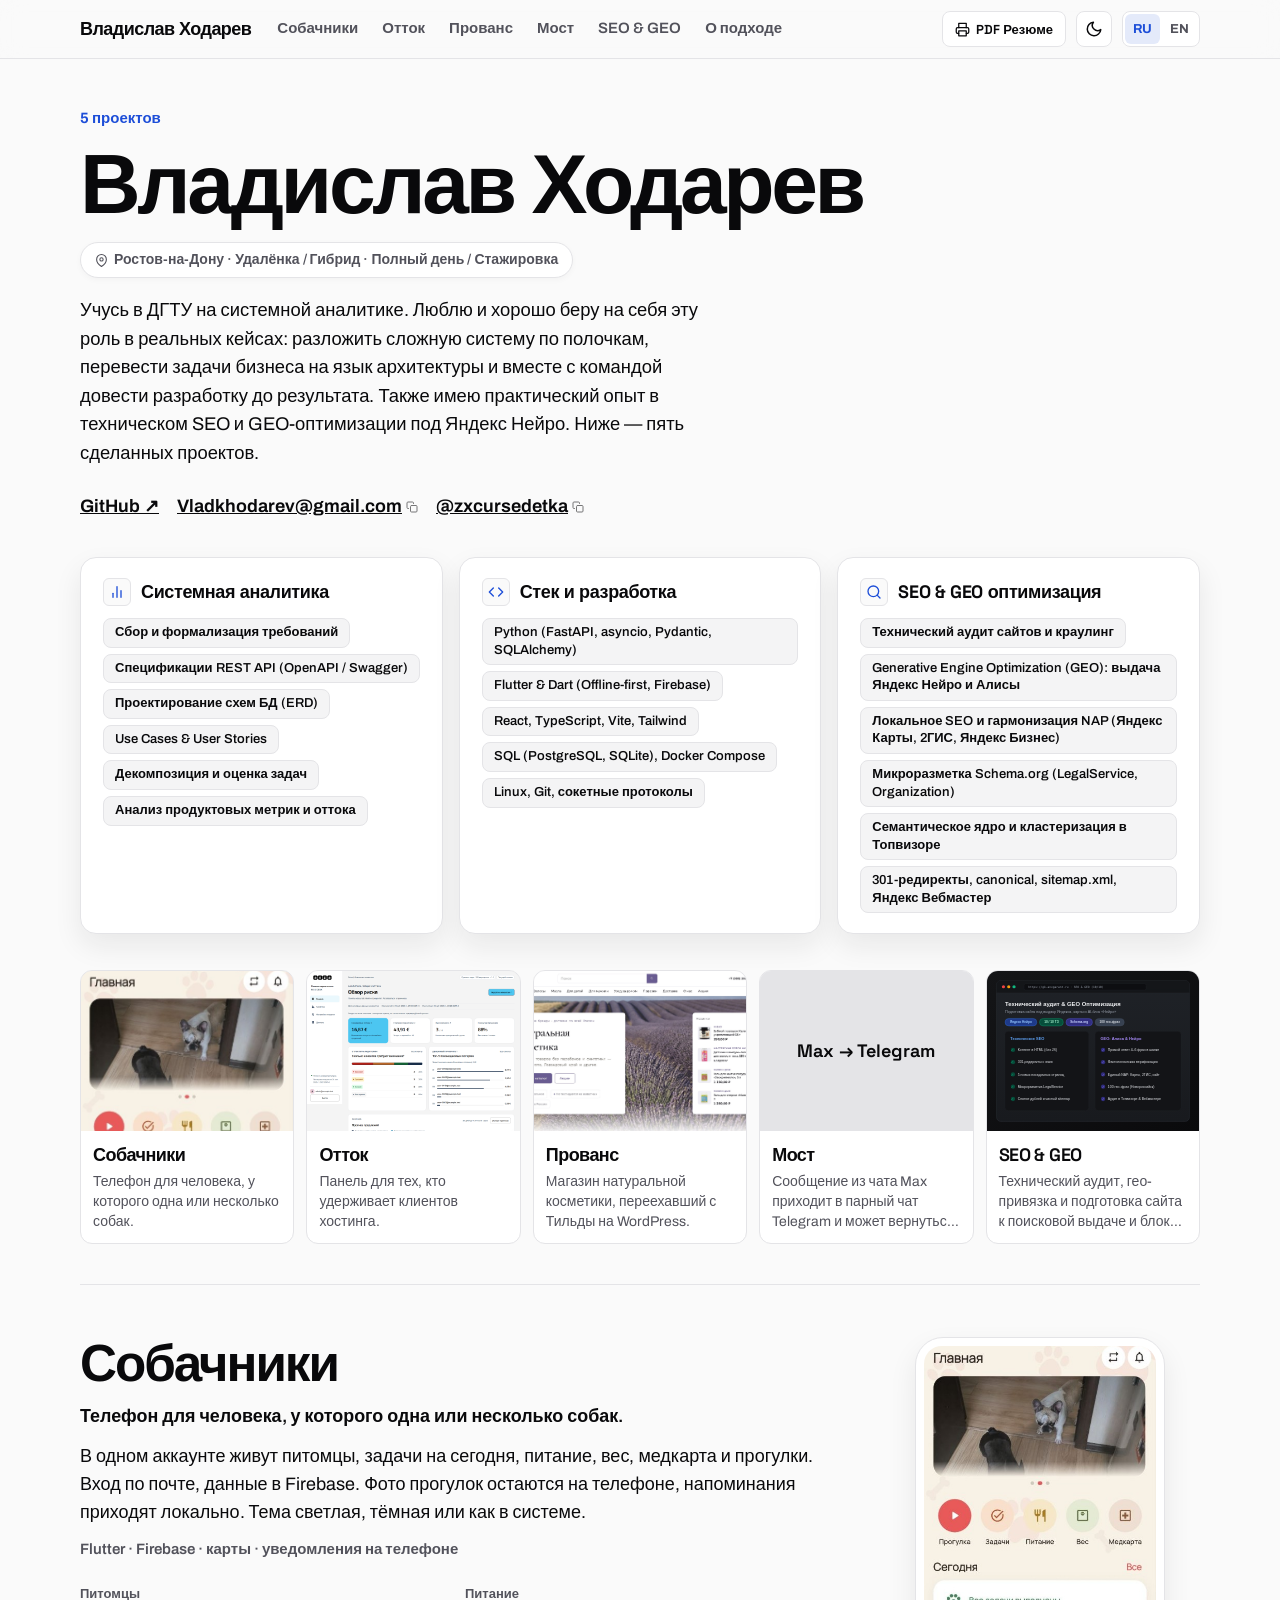
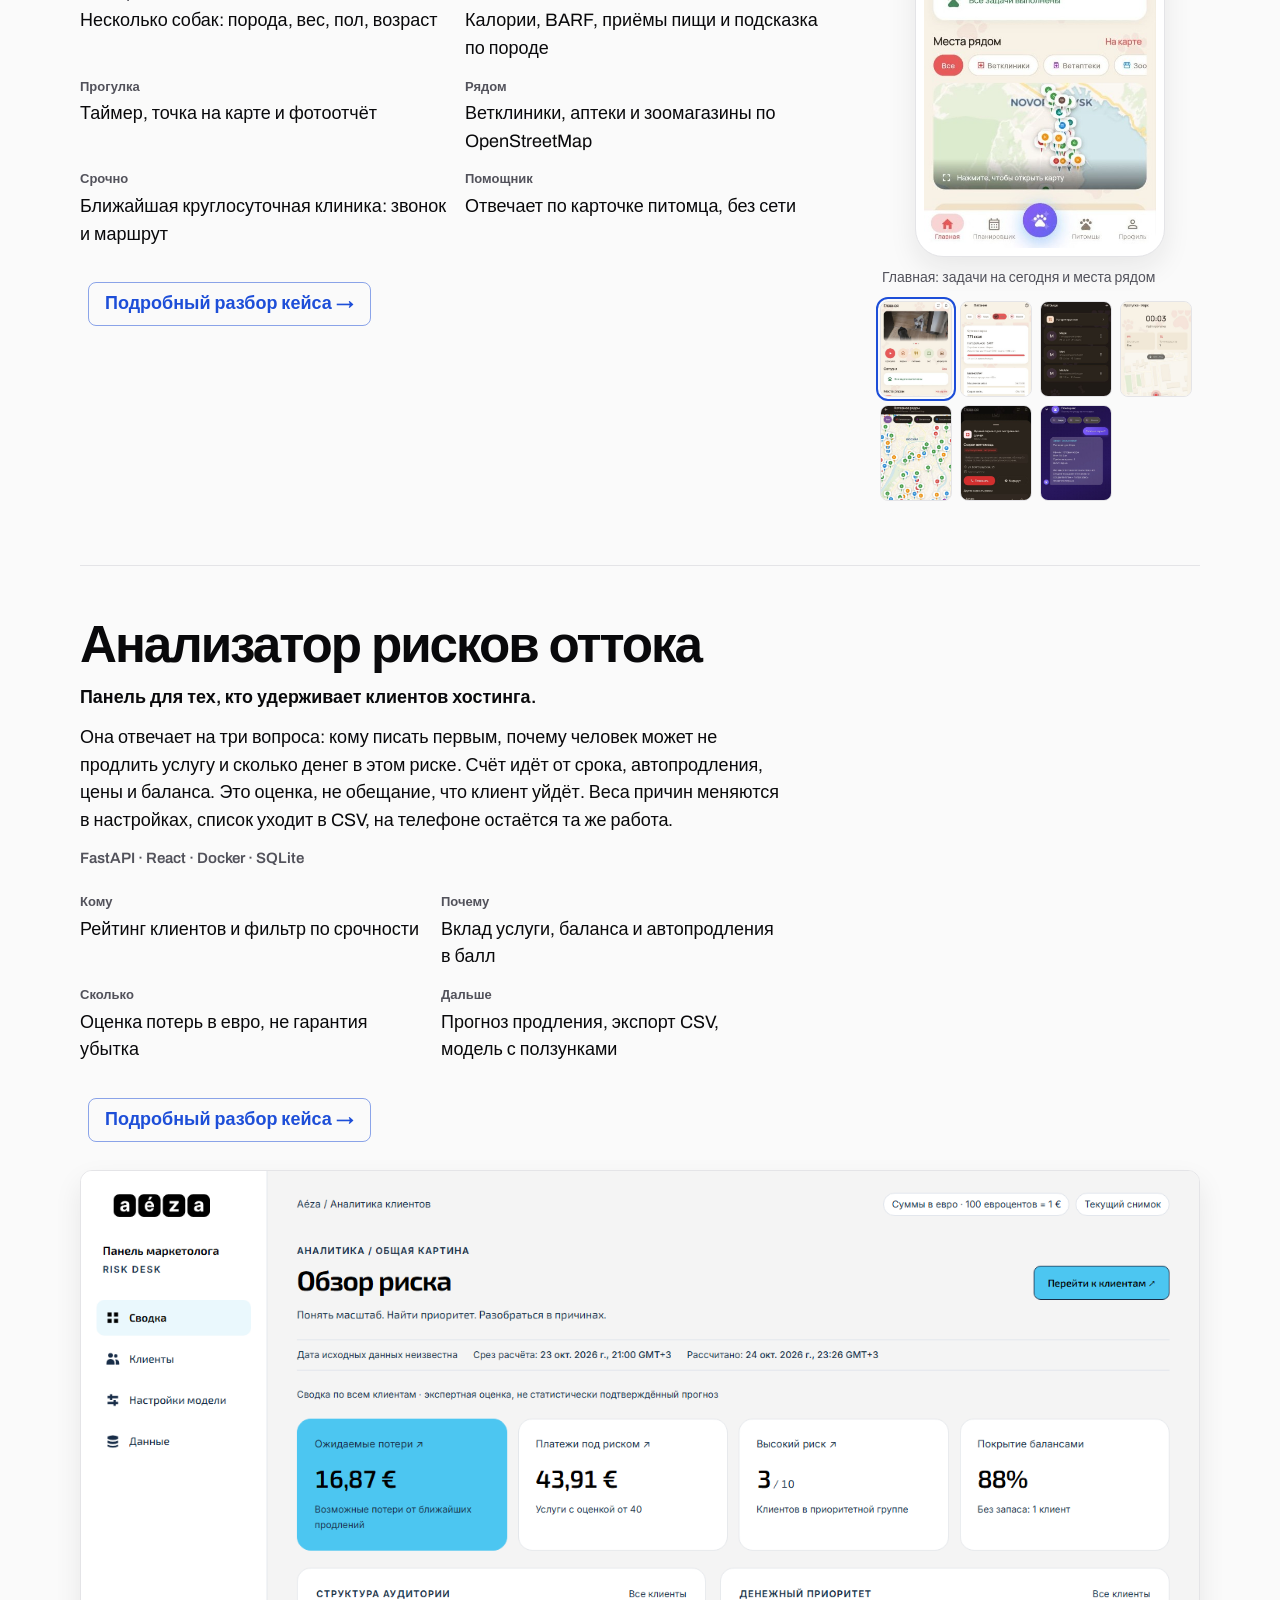
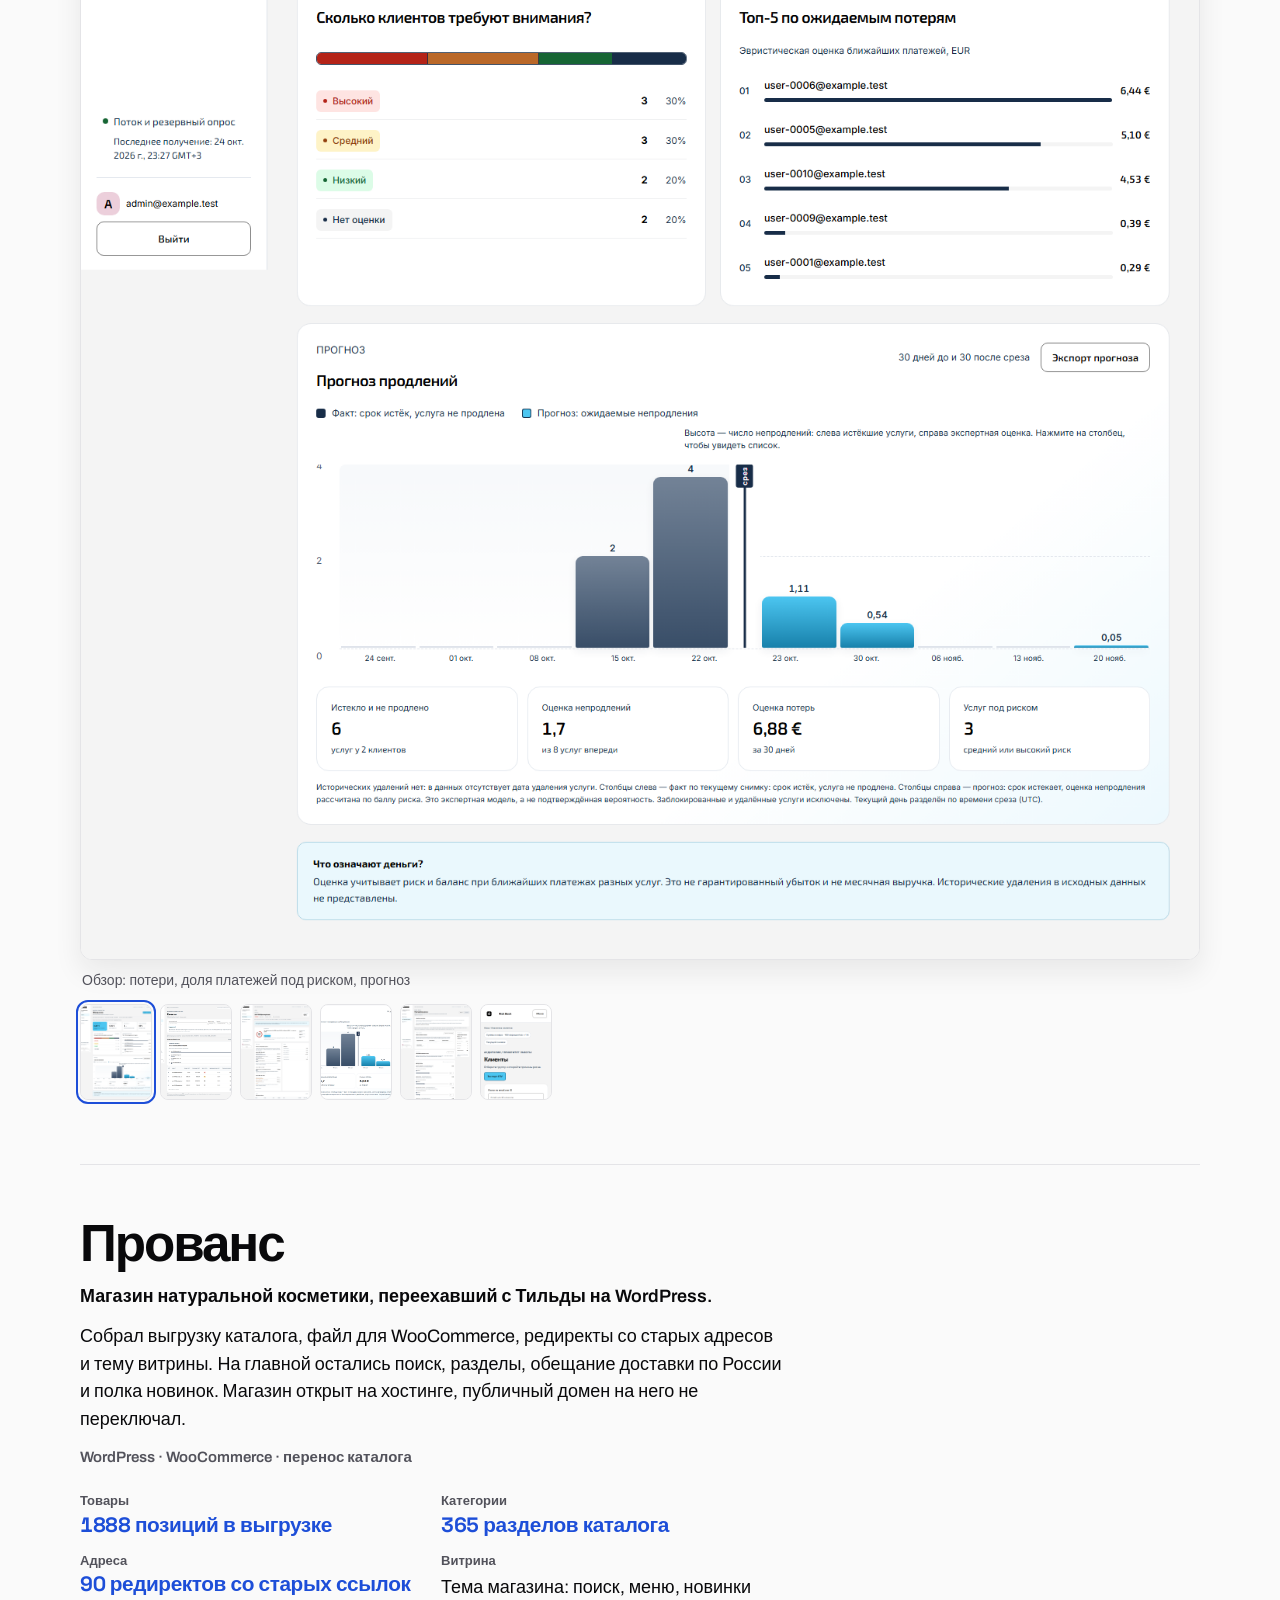
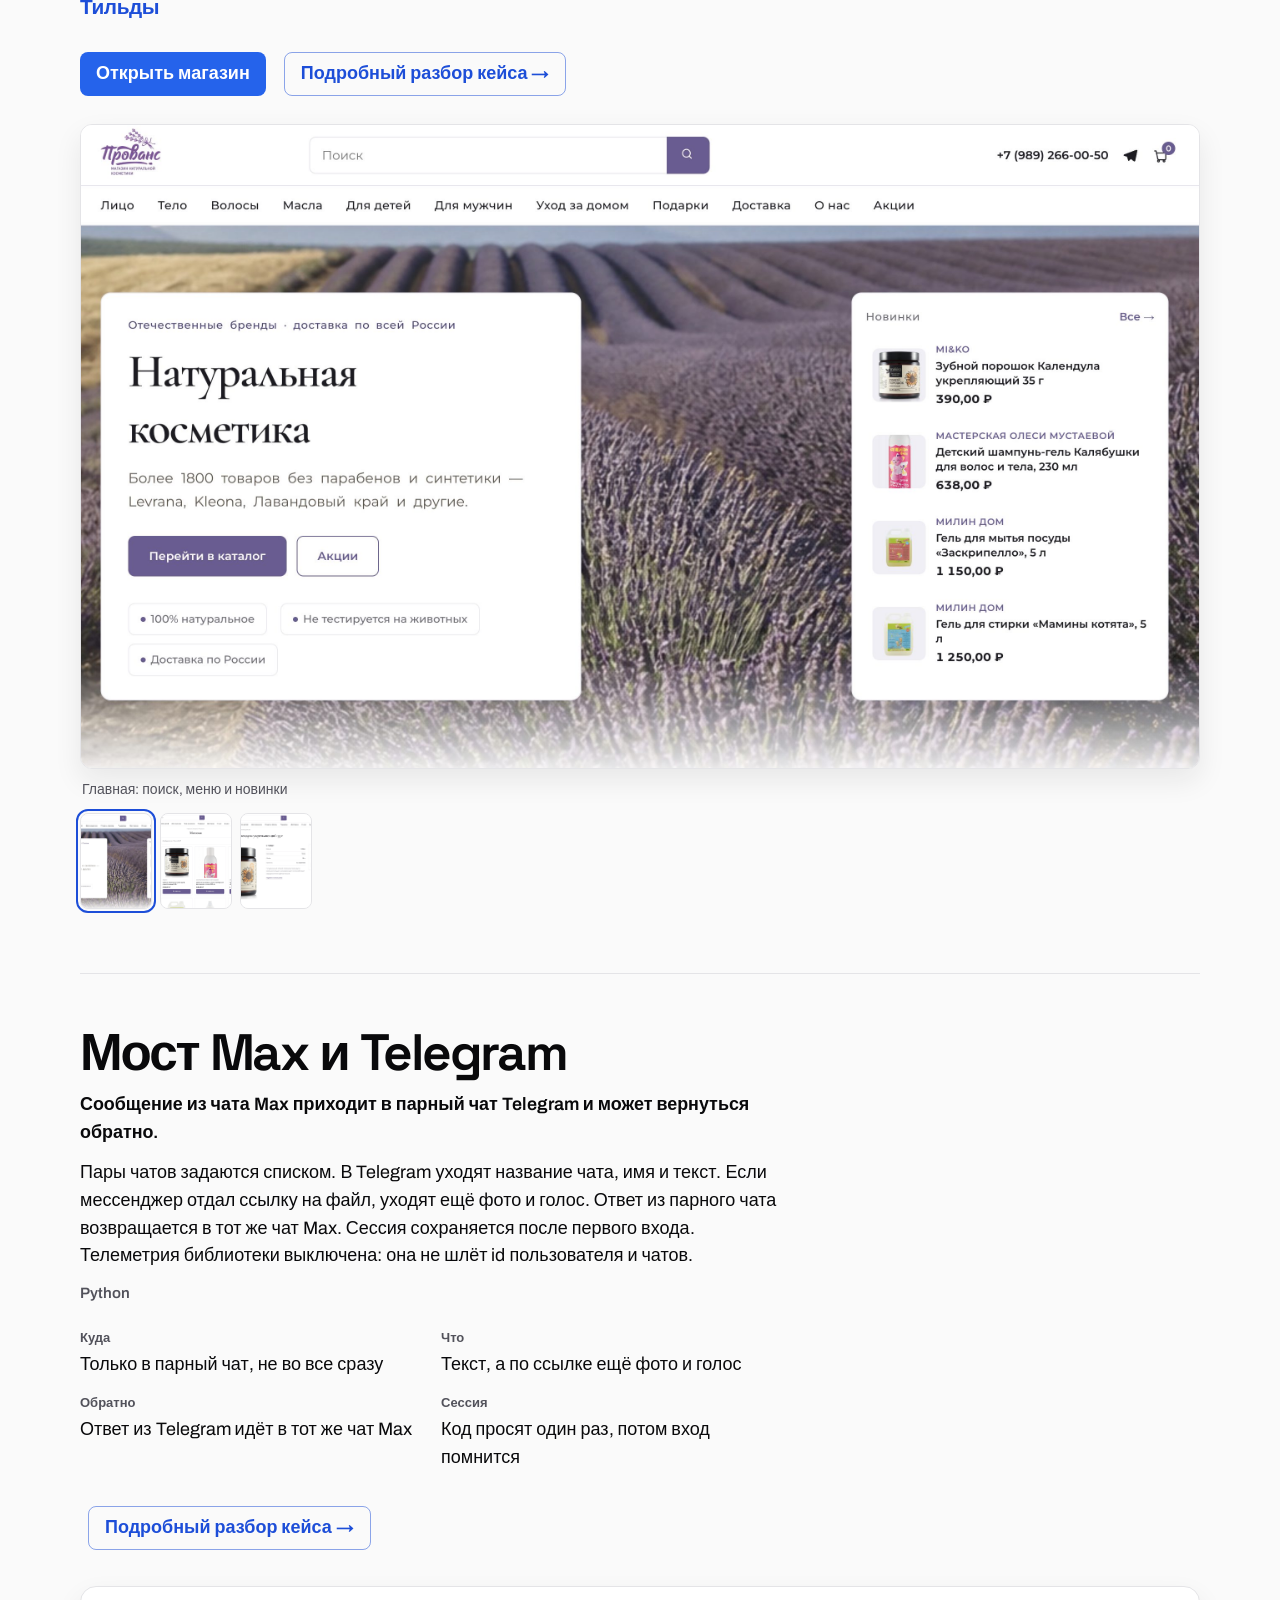
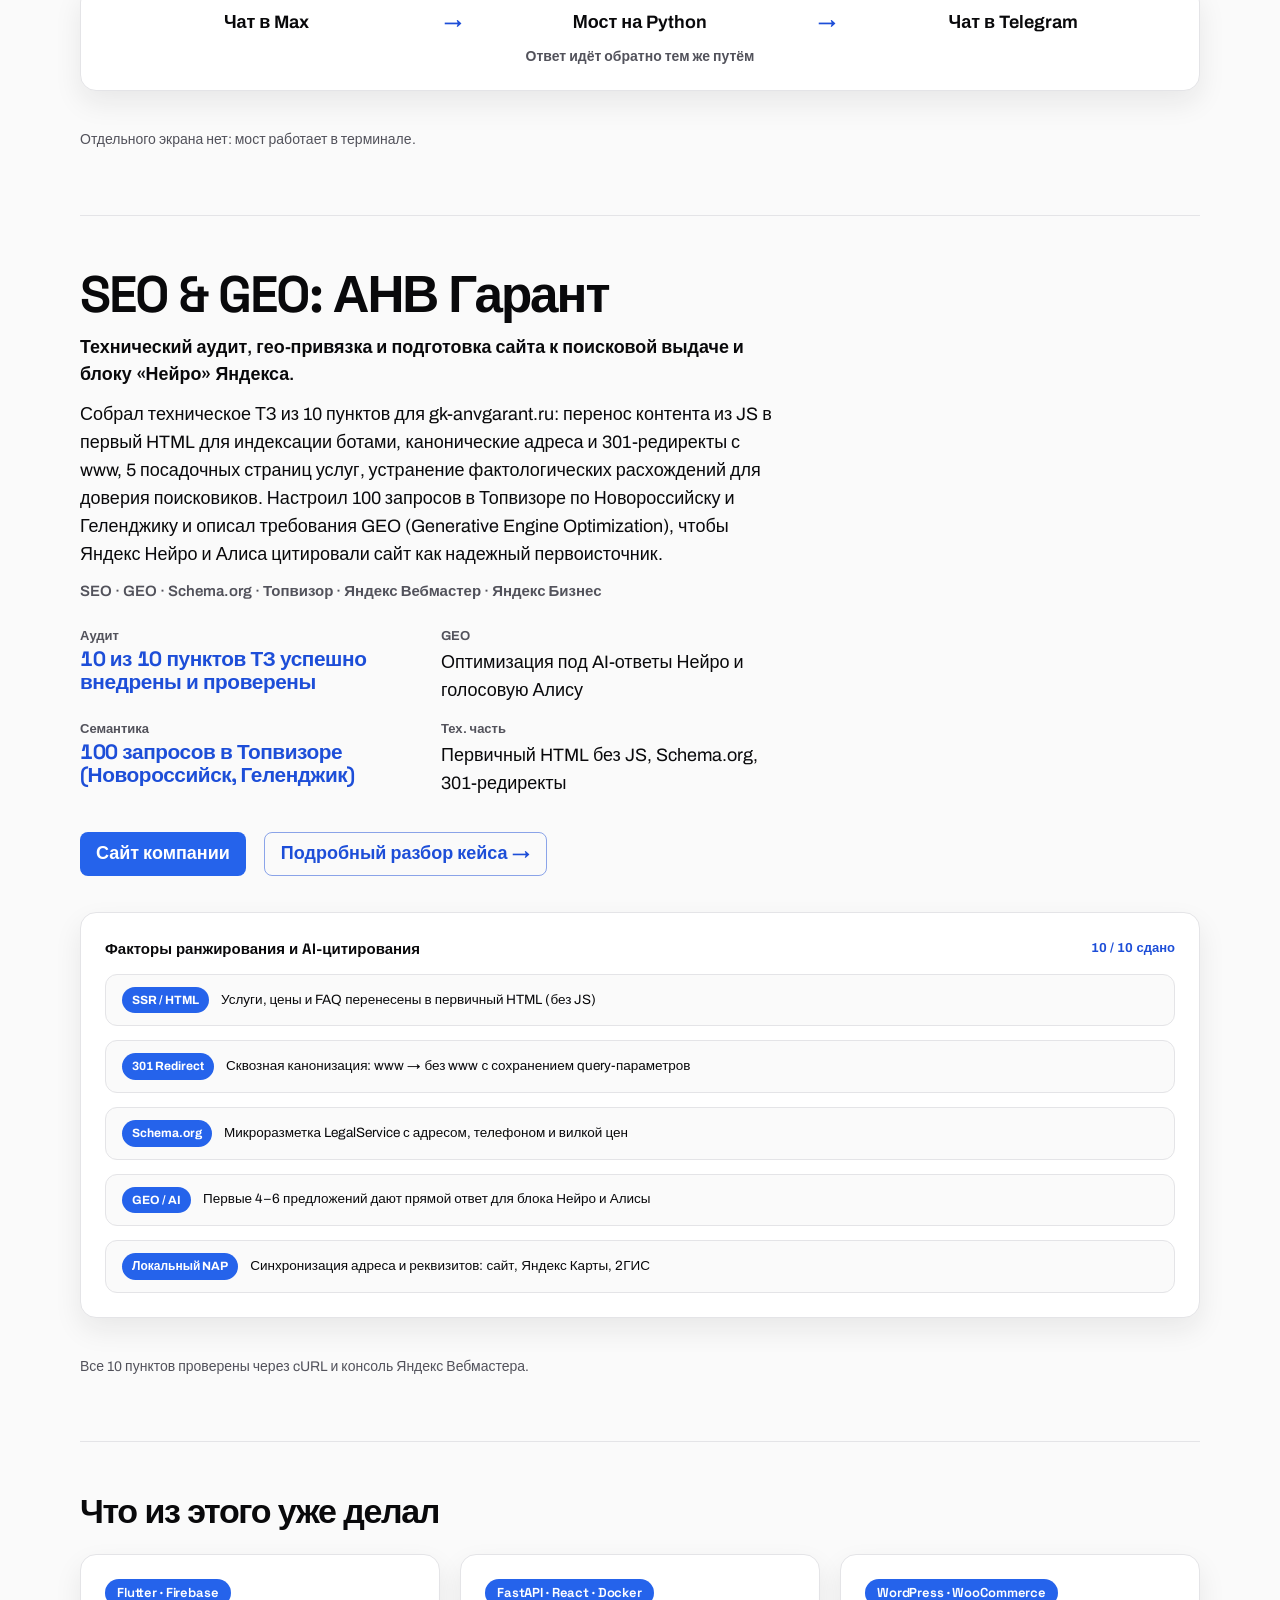
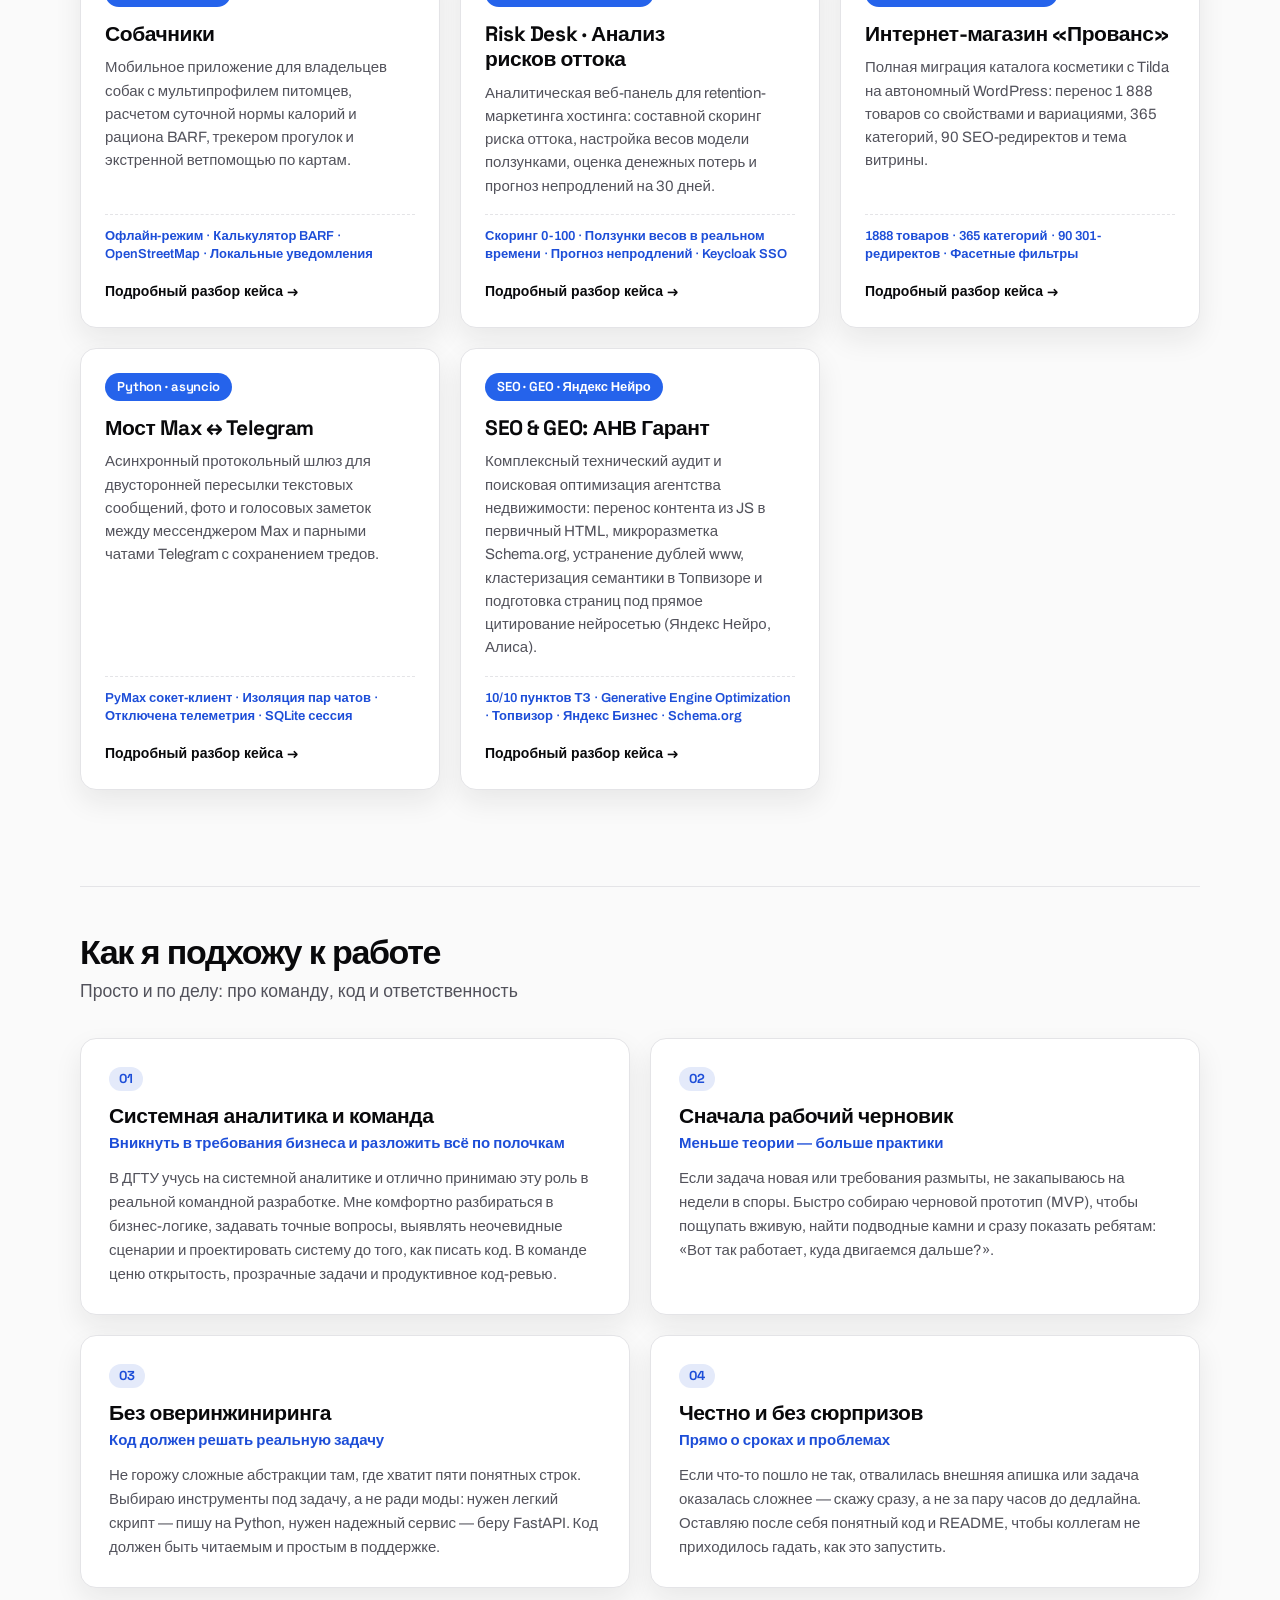
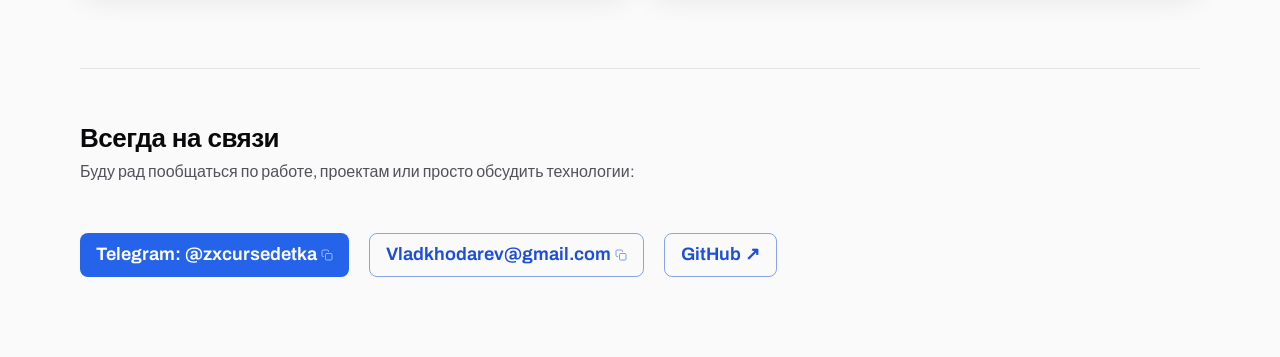
==== commit 1d0f94cc: "refactor(unslop): eliminate decorative emojis, AI fluff, and refine icon tokens per heydamir/unslop" ====
--- a/index.html
+++ b/index.html
@@ -66,13 +66,16 @@
       <p class="kicker" data-i18n="kicker">5 проектов</p>
       <h1 data-i18n="name">Владислав Ходарев</h1>
       <div class="meta-row">
-        <span class="meta-status" data-i18n="locationStatus">📍 Ростов-на-Дону · Удалёнка / Гибрид · Полный день / Стажировка</span>
+        <span class="meta-status">
+          <svg width="13" height="13" viewBox="0 0 24 24" fill="none" stroke="currentColor" stroke-width="2" stroke-linecap="round" stroke-linejoin="round" aria-hidden="true"><path d="M21 10c0 7-9 13-9 13s-9-6-9-13a9 9 0 0 1 18 0z"></path><circle cx="12" cy="10" r="3"></circle></svg>
+          <span data-i18n="locationStatus">Ростов-на-Дону · Удалёнка / Гибрид · Полный день / Стажировка</span>
+        </span>
       </div>
       <p class="lead" data-i18n="lead">Учусь в ДГТУ на системной аналитике. Люблю и хорошо беру на себя эту роль в реальных кейсах: разложить сложную систему по полочкам, перевести задачи бизнеса на язык архитектуры и вместе с командой довести разработку до результата. Также имею практический опыт в техническом SEO и GEO-оптимизации под Яндекс Нейро. Ниже — пять сделанных проектов.</p>
       <p class="contact">
         <a href="https://github.com/surgezxc" target="_blank" rel="noopener noreferrer">GitHub ↗</a>
-        <a href="mailto:Vladkhodarev@gmail.com" class="copy-link" data-copy="Vladkhodarev@gmail.com" title="Кликните, чтобы скопировать">Vladkhodarev@gmail.com <span class="copy-hint" aria-hidden="true">📋</span></a>
-        <a href="https://t.me/zxcursedetka" target="_blank" rel="noopener noreferrer" class="copy-link" data-copy="@zxcursedetka" title="Кликните, чтобы скопировать">@zxcursedetka <span class="copy-hint" aria-hidden="true">📋</span></a>
+        <a href="mailto:Vladkhodarev@gmail.com" class="copy-link" data-copy="Vladkhodarev@gmail.com" title="Кликните, чтобы скопировать">Vladkhodarev@gmail.com <svg class="copy-hint" width="12" height="12" viewBox="0 0 24 24" fill="none" stroke="currentColor" stroke-width="2" stroke-linecap="round" stroke-linejoin="round" aria-hidden="true"><rect x="9" y="9" width="13" height="13" rx="2" ry="2"></rect><path d="M5 15H4a2 2 0 0 1-2-2V4a2 2 0 0 1 2-2h9a2 2 0 0 1 2 2v1"></path></svg></a>
+        <a href="https://t.me/zxcursedetka" target="_blank" rel="noopener noreferrer" class="copy-link" data-copy="@zxcursedetka" title="Кликните, чтобы скопировать">@zxcursedetka <svg class="copy-hint" width="12" height="12" viewBox="0 0 24 24" fill="none" stroke="currentColor" stroke-width="2" stroke-linecap="round" stroke-linejoin="round" aria-hidden="true"><rect x="9" y="9" width="13" height="13" rx="2" ry="2"></rect><path d="M5 15H4a2 2 0 0 1-2-2V4a2 2 0 0 1 2-2h9a2 2 0 0 1 2 2v1"></path></svg></a>
       </p>
       <div class="skills-matrix" id="skills-matrix"></div>
     </section>
@@ -96,8 +99,8 @@
           <p data-i18n="footerLead">Буду рад пообщаться по работе, проектам или просто обсудить технологии:</p>
         </div>
         <div class="footer-contacts">
-          <a href="https://t.me/zxcursedetka" target="_blank" rel="noopener noreferrer" class="live copy-link" data-copy="@zxcursedetka">Telegram: @zxcursedetka <span class="copy-hint" aria-hidden="true">📋</span></a>
-          <a href="mailto:Vladkhodarev@gmail.com" class="repo copy-link" data-copy="Vladkhodarev@gmail.com">Vladkhodarev@gmail.com <span class="copy-hint" aria-hidden="true">📋</span></a>
+          <a href="https://t.me/zxcursedetka" target="_blank" rel="noopener noreferrer" class="live copy-link" data-copy="@zxcursedetka">Telegram: @zxcursedetka <svg class="copy-hint" width="12" height="12" viewBox="0 0 24 24" fill="none" stroke="currentColor" stroke-width="2" stroke-linecap="round" stroke-linejoin="round" aria-hidden="true"><rect x="9" y="9" width="13" height="13" rx="2" ry="2"></rect><path d="M5 15H4a2 2 0 0 1-2-2V4a2 2 0 0 1 2-2h9a2 2 0 0 1 2 2v1"></path></svg></a>
+          <a href="mailto:Vladkhodarev@gmail.com" class="repo copy-link" data-copy="Vladkhodarev@gmail.com">Vladkhodarev@gmail.com <svg class="copy-hint" width="12" height="12" viewBox="0 0 24 24" fill="none" stroke="currentColor" stroke-width="2" stroke-linecap="round" stroke-linejoin="round" aria-hidden="true"><rect x="9" y="9" width="13" height="13" rx="2" ry="2"></rect><path d="M5 15H4a2 2 0 0 1-2-2V4a2 2 0 0 1 2-2h9a2 2 0 0 1 2 2v1"></path></svg></a>
           <a href="https://github.com/surgezxc" target="_blank" rel="noopener noreferrer" class="repo">GitHub ↗</a>
         </div>
       </div>
--- a/styles.css
+++ b/styles.css
@@ -73,6 +73,11 @@
   background: var(--canvas);
 }
 
+html {
+  overflow-x: hidden;
+  max-width: 100vw;
+}
+
 body {
   margin: 0;
   background: var(--canvas);
@@ -80,11 +85,13 @@
   font-family: var(--body);
   font-size: 18px;
   line-height: 1.55;
+  overflow-x: hidden;
+  max-width: 100vw;
   transition: background-color 200ms ease, color 200ms ease;
 }
 
 .wrap {
-  width: min(1120px, calc(100% - 40px));
+  width: min(1120px, calc(100% - 32px));
   margin-inline: auto;
 }
 
@@ -261,13 +268,15 @@
   font-family: var(--display);
   font-weight: 650;
   letter-spacing: -0.04em;
-  line-height: 0.98;
+  line-height: 1.05;
   text-wrap: balance;
+  overflow-wrap: break-word;
 }
 
 h1 {
   margin: 0;
-  font-size: clamp(48px, 7vw, 84px);
+  font-size: clamp(32px, 8.5vw, 84px);
+  overflow-wrap: break-word;
 }
 
 .lead {
@@ -703,13 +712,32 @@
 
 @media (max-width: 860px) {
   .bar-inner { flex-wrap: wrap; gap: 8px 16px; padding: 10px 0; }
-  .nav { order: 3; width: 100%; overflow-x: auto; }
+  .nav { order: 3; width: 100%; overflow-x: auto; -webkit-overflow-scrolling: touch; }
   .chapter.gallery .layout,
   .bridge { grid-template-columns: 1fr; }
   .board { grid-template-columns: 1fr 1fr; }
   .facts { grid-template-columns: 1fr; }
   .bridge span { text-align: center; }
   .sprites img { height: 110px; }
+}
+
+@media (max-width: 640px) {
+  .bar-inner { gap: 6px 8px; padding: 6px 0; min-height: 50px; }
+  .brand { font-size: 15.5px; }
+  .header-controls { gap: 6px; }
+  .action-btn { padding: 0; width: 36px; justify-content: center; }
+  .action-btn span { display: none; }
+  .lang button { padding: 3px 7px; font-size: 12px; }
+  .hero { padding: 32px 0 20px; }
+  .meta-status { font-size: 13px; padding: 5px 12px; }
+  .contact { font-size: 14px; gap: 10px; }
+}
+
+@media (max-width: 540px) {
+  .board { grid-template-columns: 1fr; }
+  .case-hero { margin-bottom: 32px; }
+  .can-card { padding: 20px; }
+  .how-card { padding: 22px; }
 }
 
 @media (prefers-reduced-motion: reduce) {
@@ -882,12 +910,6 @@
   flex-wrap: wrap;
 }
 
-@media (max-width: 860px) {
-  .how-grid { grid-template-columns: 1fr; }
-  .footer-inner { flex-direction: column; align-items: flex-start; }
-  .skills-matrix { grid-template-columns: 1fr; }
-}
-
 /* ── Meta row & Location status ─────────────────────────── */
 .meta-row {
   display: flex;
@@ -919,6 +941,12 @@
   margin-top: 28px;
 }
 
+@media (max-width: 900px) {
+  .how-grid { grid-template-columns: 1fr; }
+  .footer-inner { flex-direction: column; align-items: flex-start; }
+  .skills-matrix { grid-template-columns: 1fr; }
+}
+
 .matrix-card {
   background: var(--paper);
   border: 1px solid var(--line);
@@ -942,7 +970,16 @@
 }
 
 .matrix-icon {
-  font-size: 20px;
+  display: inline-flex;
+  align-items: center;
+  justify-content: center;
+  width: 28px;
+  height: 28px;
+  border-radius: 6px;
+  background: var(--canvas);
+  border: 1px solid var(--line);
+  color: var(--accent);
+  flex-shrink: 0;
 }
 
 .matrix-header h3 {
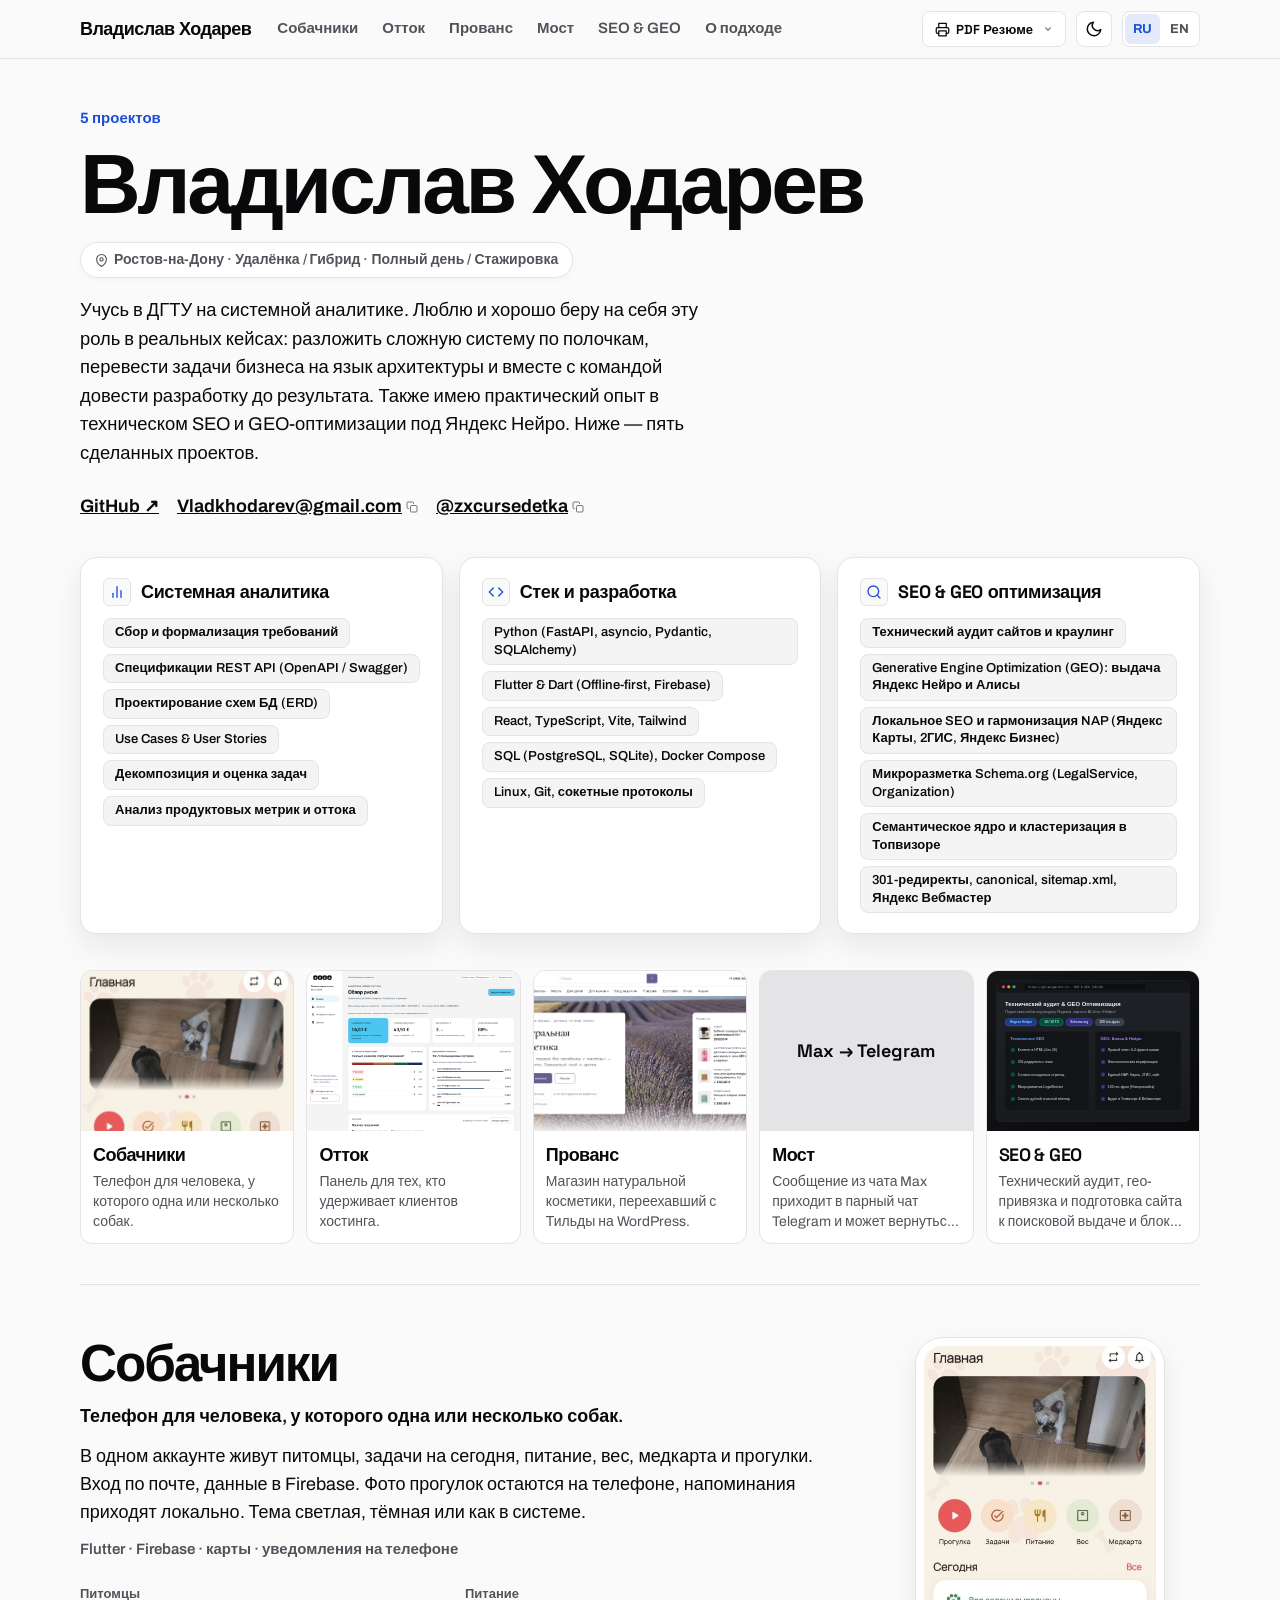
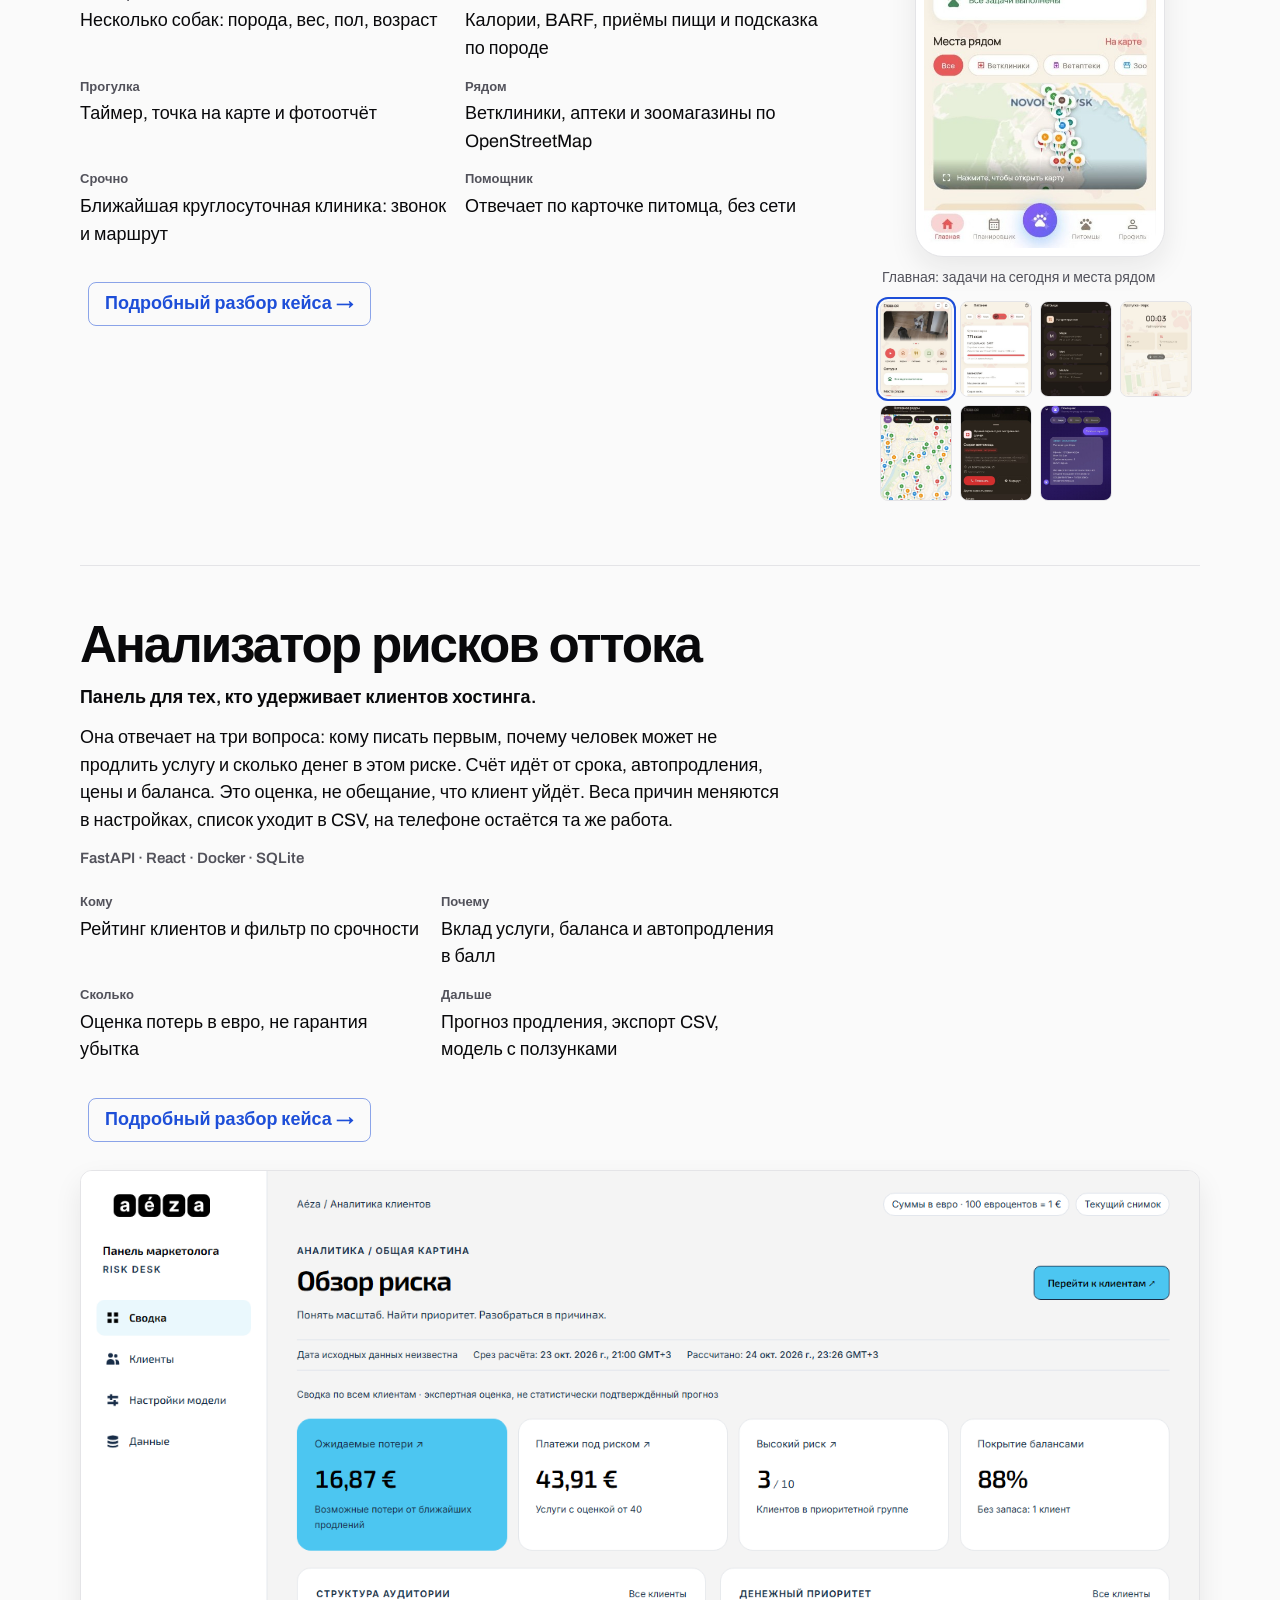
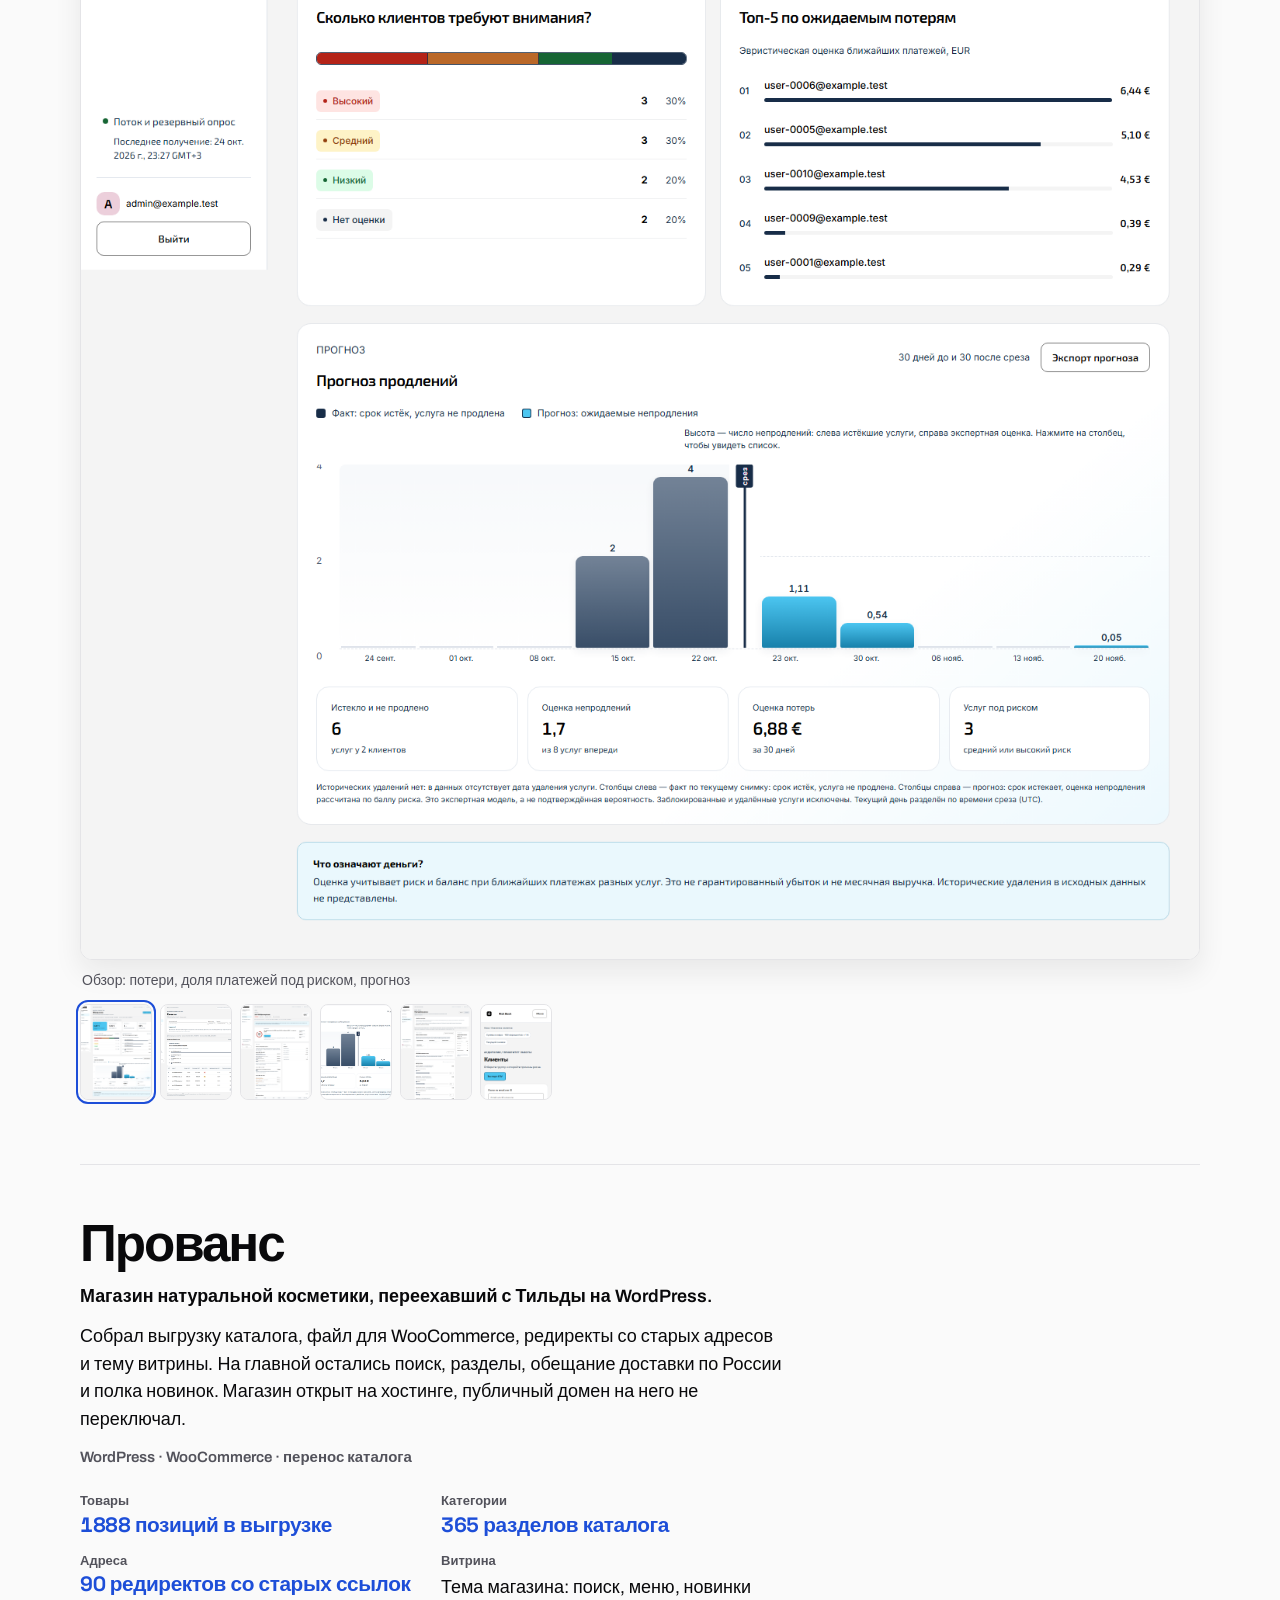
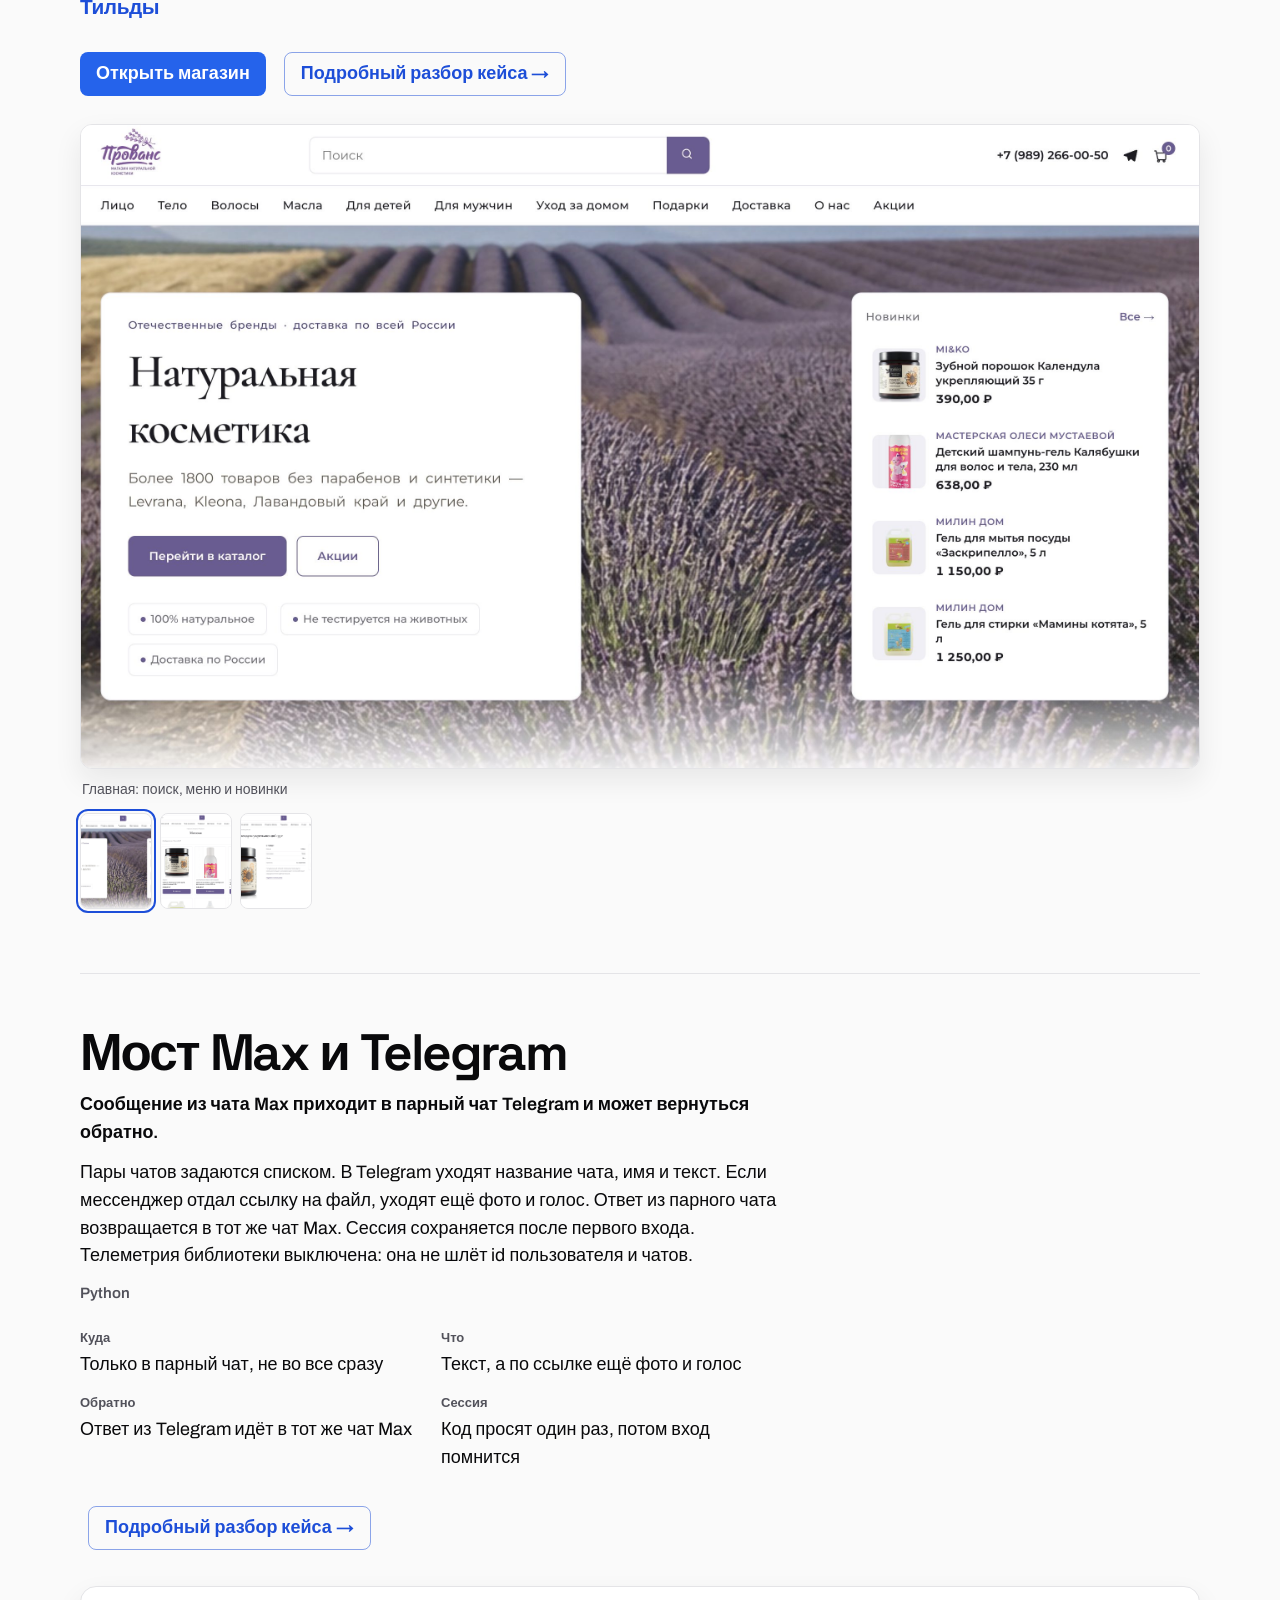
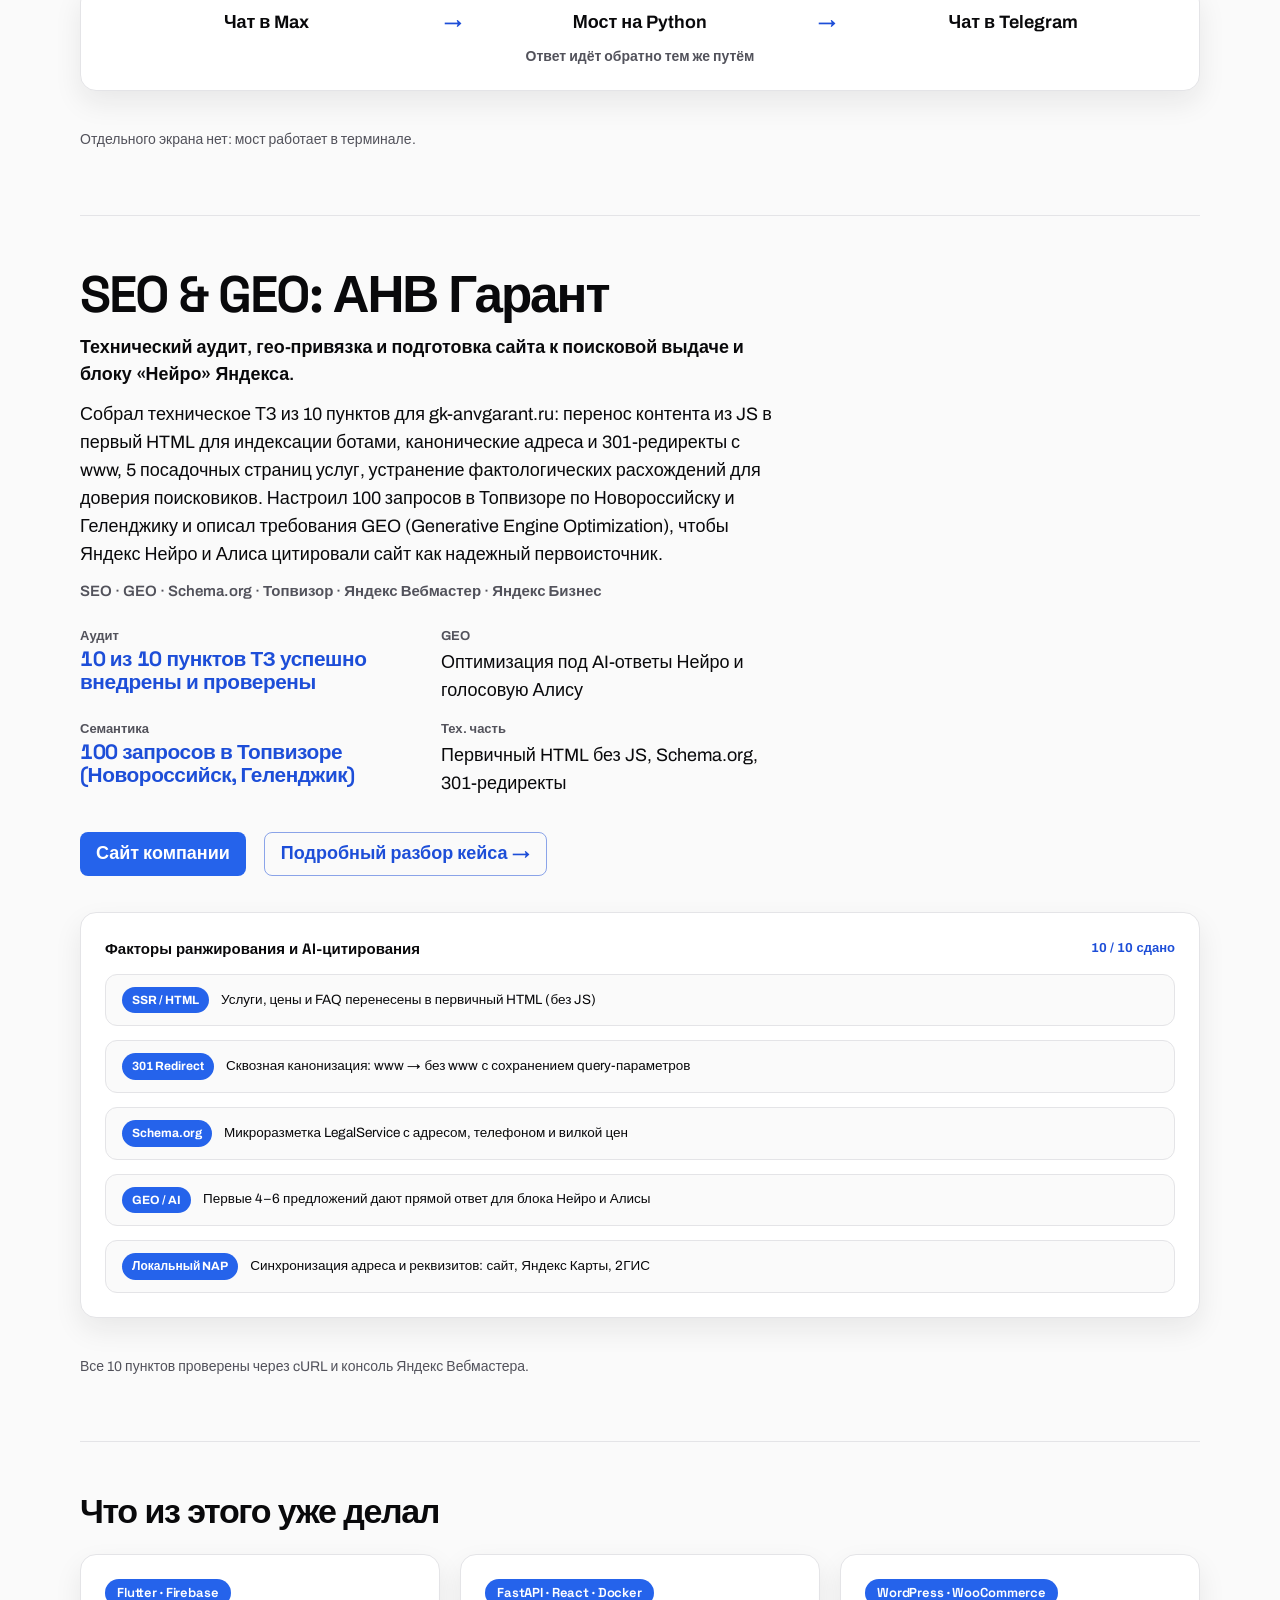
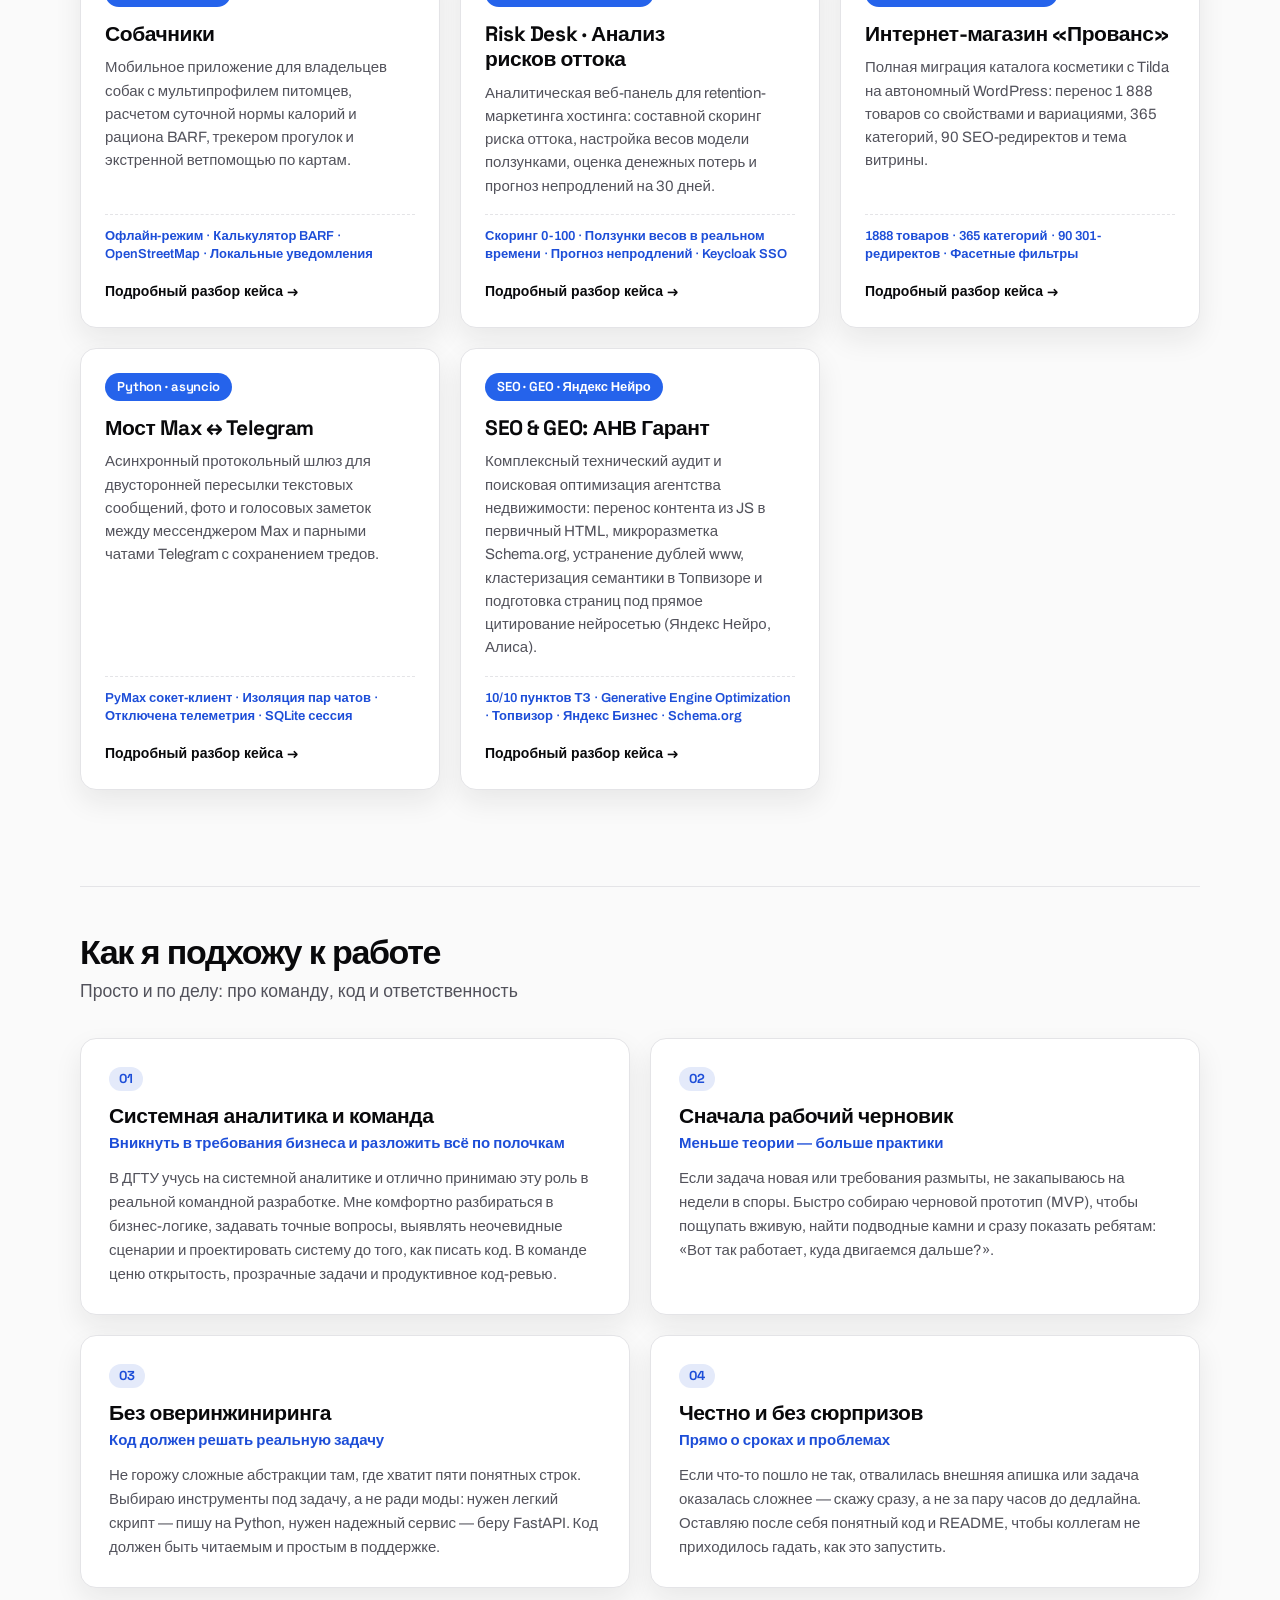
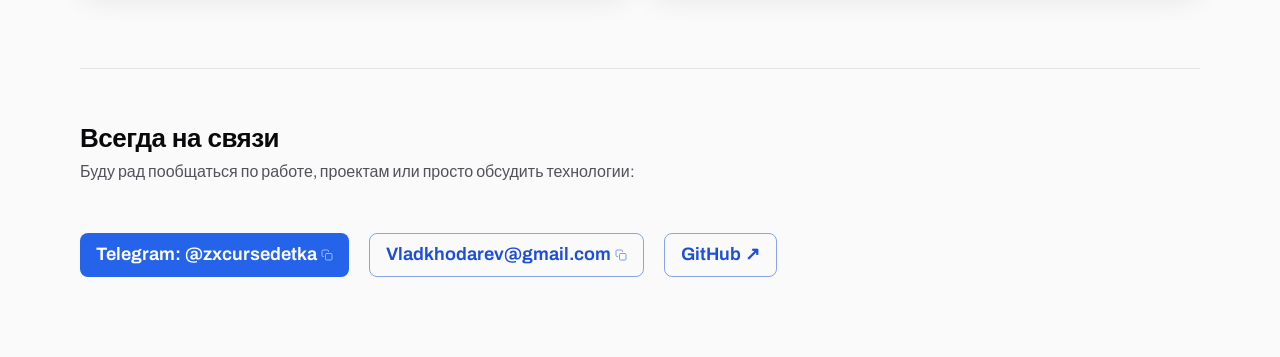
==== commit 80167caa: "feat(pdf): add dropdown menu with choice between compact resume (2 pages) and full portfolio, fix ri" ====
--- a/index.html
+++ b/index.html
@@ -34,10 +34,29 @@
       <a class="brand" href="#top" data-i18n="name">Владислав Ходарев</a>
       <nav class="nav" id="nav" aria-label="Проекты"></nav>
       <div class="header-controls">
-        <button type="button" class="action-btn" id="print-btn" title="Сохранить в PDF / Печать" aria-label="Сохранить резюме в PDF">
-          <svg width="15" height="15" viewBox="0 0 24 24" fill="none" stroke="currentColor" stroke-width="2" stroke-linecap="round" stroke-linejoin="round" aria-hidden="true"><path d="M6 9V2h12v7"></path><path d="M6 18H4a2 2 0 0 1-2-2v-5a2 2 0 0 1 2-2h16a2 2 0 0 1 2 2v5a2 2 0 0 1-2 2h-2"></path><rect x="6" y="14" width="12" height="8"></rect></svg>
-          <span data-i18n="downloadCv">PDF Резюме</span>
-        </button>
+        <div class="print-menu-wrap" id="print-menu-wrap">
+          <button type="button" class="action-btn" id="print-btn" title="Сохранить в PDF / Печать" aria-label="Сохранить резюме в PDF" aria-haspopup="true" aria-expanded="false">
+            <svg width="15" height="15" viewBox="0 0 24 24" fill="none" stroke="currentColor" stroke-width="2" stroke-linecap="round" stroke-linejoin="round" aria-hidden="true"><path d="M6 9V2h12v7"></path><path d="M6 18H4a2 2 0 0 1-2-2v-5a2 2 0 0 1 2-2h16a2 2 0 0 1 2 2v5a2 2 0 0 1-2 2h-2"></path><rect x="6" y="14" width="12" height="8"></rect></svg>
+            <span data-i18n="downloadCv">PDF Резюме</span>
+            <svg class="chevron-down" width="10" height="10" viewBox="0 0 24 24" fill="none" stroke="currentColor" stroke-width="2.5" stroke-linecap="round" stroke-linejoin="round" aria-hidden="true"><polyline points="6 9 12 15 18 9"></polyline></svg>
+          </button>
+          <div class="print-dropdown" id="print-dropdown" role="menu" aria-label="Формат PDF">
+            <button type="button" class="print-opt" id="print-opt-compact" role="menuitem">
+              <svg width="16" height="16" viewBox="0 0 24 24" fill="none" stroke="currentColor" stroke-width="2" stroke-linecap="round" stroke-linejoin="round" aria-hidden="true"><path d="M14 2H6a2 2 0 0 0-2 2v16a2 2 0 0 0 2 2h12a2 2 0 0 0 2-2V8z"></path><polyline points="14 2 14 8 20 8"></polyline><line x1="16" y1="13" x2="8" y2="13"></line><line x1="16" y1="17" x2="8" y2="17"></line></svg>
+              <div>
+                <strong data-i18n="printCompactTitle">Краткое резюме (2 стр.)</strong>
+                <small data-i18n="printCompactDesc">Для HR: контакты, ДГТУ, навыки и выжимка 5 проектов</small>
+              </div>
+            </button>
+            <button type="button" class="print-opt" id="print-opt-full" role="menuitem">
+              <svg width="16" height="16" viewBox="0 0 24 24" fill="none" stroke="currentColor" stroke-width="2" stroke-linecap="round" stroke-linejoin="round" aria-hidden="true"><polygon points="12 2 2 7 12 12 22 7 12 2"></polygon><polyline points="2 17 12 22 22 17"></polyline><polyline points="2 12 12 17 22 12"></polyline></svg>
+              <div>
+                <strong data-i18n="printFullTitle">Полное портфолио</strong>
+                <small data-i18n="printFullDesc">Все 5 кейсов целиком: архитектура, схемы, код и ТЗ</small>
+              </div>
+            </button>
+          </div>
+        </div>
         <button type="button" class="theme-toggle" id="theme-toggle" aria-label="Сменить тему" title="Тема">
           <svg class="icon-sun" width="18" height="18" viewBox="0 0 24 24" fill="none" stroke="currentColor" stroke-width="2" stroke-linecap="round" stroke-linejoin="round" aria-hidden="true">
             <circle cx="12" cy="12" r="5"></circle>
@@ -106,6 +125,332 @@
       </div>
     </footer>
   </main>
+
+  <div class="cv-print-only cv-print-ru" aria-hidden="true">
+    <div class="cv-page">
+      <header class="cv-header">
+        <div class="cv-name">Владислав Ходарев</div>
+        <div class="cv-role">Системный аналитик · Инженер требований &amp; Архитектура</div>
+        <div class="cv-contacts">
+          <span><strong>Локация:</strong> Ростов-на-Дону (Удалёнка / Гибрид)</span>
+          <span><strong>Формат:</strong> Полный день / Стажировка</span>
+          <span><strong>Telegram:</strong> @zxcursedetka</span>
+          <span><strong>Email:</strong> Vladkhodarev@gmail.com</span>
+          <span><strong>GitHub:</strong> github.com/surgezxc</span>
+          <span><strong>Портфолио:</strong> surgezxc.github.io/portfolio</span>
+        </div>
+      </header>
+
+      <section class="cv-section">
+        <div class="cv-section-title">Образование</div>
+        <div class="cv-text">
+          <strong>Донской государственный технический университет (ДГТУ)</strong>, 2023–2027<br>
+          Направление: <strong>09.03.02 «Системный анализ и управление»</strong> (бакалавриат). Специализация: Системная аналитика и архитектура информационных систем.
+        </div>
+      </section>
+
+      <section class="cv-section">
+        <div class="cv-section-title">Профиль и позиционирование</div>
+        <p class="cv-text">
+          Учусь в ДГТУ на направлении системной аналитики. Уверенно и проактивно беру на себя эту роль в реальных кейсах: раскладываю сложную предметную область по полочкам, перевожу задачи бизнеса в строгие технические спецификации (BRD, SRS, OpenAPI, ERD) и координирую команду разработки до результата. Практический опыт охватывает проектирование REST API, моделирование реляционных баз данных, мобильную разработку (Flutter), анализ продуктовых метрик и прикладную оптимизацию под поисковые и генеративные нейросетевые системы (Яндекс Нейро, Алиса).
+        </p>
+      </section>
+
+      <section class="cv-section">
+        <div class="cv-section-title">Матрица ключевых компетенций</div>
+        <div class="cv-matrix">
+          <div class="cv-matrix-col">
+            <h4>Системная аналитика</h4>
+            <ul>
+              <li>Сбор, анализ и формализация бизнес-требований (BRD, SRS)</li>
+              <li>Проектирование REST API (OpenAPI 3.0 / Swagger)</li>
+              <li>Моделирование схем БД и связей сущностей (ERD)</li>
+              <li>Use Cases, User Stories, Acceptance Criteria</li>
+              <li>BPMN и Use Case диаграммы бизнес-процессов</li>
+              <li>Декомпозиция задач и координация релизов</li>
+              <li>Анализ продуктовых метрик, оттока и LTV</li>
+            </ul>
+          </div>
+          <div class="cv-matrix-col">
+            <h4>Стек и разработка</h4>
+            <ul>
+              <li><strong>Python:</strong> FastAPI, asyncio, Pydantic, SQLAlchemy</li>
+              <li><strong>Mobile:</strong> Flutter &amp; Dart (Offline-first, Firebase)</li>
+              <li><strong>Frontend:</strong> React, TypeScript, Vite, Tailwind</li>
+              <li><strong>Базы данных:</strong> PostgreSQL, SQLite, миграции</li>
+              <li><strong>Инфраструктура:</strong> Docker, Docker Compose, Linux, Git</li>
+              <li><strong>Интеграции:</strong> Webhooks, сокеты, Message Queues</li>
+            </ul>
+          </div>
+          <div class="cv-matrix-col">
+            <h4>SEO &amp; GEO Оптимизация</h4>
+            <ul>
+              <li>Технический аудит сайтов и краулинг (cURL, заголовки)</li>
+              <li>GEO: оптимизация контента под Яндекс Нейро и Алису</li>
+              <li>Микроразметка Schema.org (LegalService, Organization)</li>
+              <li>Локальное SEO и гармонизация NAP (Карты, 2ГИС)</li>
+              <li>Сбор и кластеризация ядер (Топвизор, Вебмастер)</li>
+              <li>Карты сайта, canonical, чистые 301-редиректы</li>
+            </ul>
+          </div>
+        </div>
+      </section>
+
+      <section class="cv-section">
+        <div class="cv-section-title">Подход к работе и сильные стороны</div>
+        <p class="cv-text">
+          <strong>Сквозная трассируемость:</strong> ни одно требование не теряется между бизнесом и кодом. <strong>Командное взаимодействие:</strong> умение слушать разработчиков, снимать неопределенность и формулировать контракты до написания кода. <strong>Инженерная культура:</strong> понимание ограничений архитектуры, фокус на надежность и измеримый результат.
+        </p>
+      </section>
+
+      <footer class="cv-footer">
+        <span>Владислав Ходарев · Резюме системного аналитика</span>
+        <span>Страница 1 из 2</span>
+      </footer>
+    </div>
+
+    <div class="cv-page">
+      <header class="cv-header" style="padding-bottom: 4px; margin-bottom: 8px;">
+        <div style="display: flex; justify-content: space-between; align-items: baseline; gap: 8px; flex-wrap: wrap;">
+          <div class="cv-name" style="font-size: 13pt;">Владислав Ходарев — Проекты и практический опыт</div>
+          <div style="font-size: 8pt; color: #64748b; white-space: nowrap;">surgezxc.github.io/portfolio</div>
+        </div>
+      </header>
+
+      <div class="cv-project">
+        <div class="cv-proj-header">
+          <span class="cv-proj-title">1. АНВ-Гарант — Technical SEO &amp; GEO Оптимизация (Яндекс Нейро &amp; Алиса)</span>
+          <span class="cv-proj-tag">Commercial · Real Estate</span>
+        </div>
+        <div class="cv-proj-stack">Стек: Schema.org (LegalService), Яндекс Вебмастер, Яндекс Метрика, Топвизор, 301 Redirects, HTML5</div>
+        <div class="cv-proj-desc">
+          <strong>Проблема:</strong> Сайт агентства недвижимости (gk-anvgarant.ru) терял трафик из-за динамического JS-рендеринга критических текстов, дублей страниц и отсутствия микроразметки.<br>
+          <strong>Решение:</strong> Проведен технический аудит (10 пунктов ТЗ). Критический контент перенесен в первичный HTML без JS-зависимости. Внедрена Schema.org LegalService, настроена карта сайта, исключены дубли с www, спроектированы 5 посадочных страниц под Новороссийск/Геленджик с блоками прямого ответа под AI-выдачу Яндекса.<br>
+          <strong>Результат:</strong> 10 из 10 пунктов ТЗ подтверждены на живом домене через cURL и рендер-валидаторы. Единый профиль NAP согласован с Картами и 2ГИС.
+        </div>
+      </div>
+
+      <div class="cv-project">
+        <div class="cv-proj-header">
+          <span class="cv-proj-title">2. Анализатор оттока клиентов — Machine Learning &amp; Product Analytics</span>
+          <span class="cv-proj-tag">Fullstack &amp; ML</span>
+        </div>
+        <div class="cv-proj-stack">Стек: Python, CatBoost, Scikit-learn, FastAPI, React, Chart.js, Docker</div>
+        <div class="cv-proj-desc">
+          <strong>Проблема:</strong> Бизнес терял пользователей b2b-сервиса без понимания факторов риска и упущенной выгоды.<br>
+          <strong>Решение:</strong> Разработан аналитический сервис прогнозирования вероятности оттока на основе поведенческих метрик. Построен ML-пайплайн с feature engineering, реализован интерактивный веб-дашборд с калькулятором сохраняемой выручки (LTV) и экспортом отчетов в CSV/JSON.<br>
+          <strong>Результат:</strong> Качество классификации ROC-AUC 0.84, возможность сценарного моделирования удержания и приоритизации работы службы поддержки.
+        </div>
+      </div>
+
+      <div class="cv-project">
+        <div class="cv-proj-header">
+          <span class="cv-proj-title">3. Клуб собачников — Mobile Social &amp; Service App</span>
+          <span class="cv-proj-tag">Mobile · Offline-first</span>
+        </div>
+        <div class="cv-proj-stack">Стек: Flutter, Dart, Firebase (Auth/Firestore), SQLite, Provider, Clean Architecture</div>
+        <div class="cv-proj-desc">
+          <strong>Проблема:</strong> Владельцы питомцев нуждались в удобном инструменте учета прививок, здоровья и карте площадок, работающем без связи.<br>
+          <strong>Решение:</strong> Спроектирована архитектура мобильного приложения по принципу Offline-first: локальное хранилище на SQLite с автоматической реактивной синхронизацией в облако при появлении сети. Интерактивная карта, фильтры и медицинский паспорт питомца.<br>
+          <strong>Результат:</strong> Полная автономность работы без сети, единая кодовая база для iOS и Android с чистой доменной логикой.
+        </div>
+      </div>
+
+      <div class="cv-project">
+        <div class="cv-proj-header">
+          <span class="cv-proj-title">4. Max ↔ Telegram Bridge — Message Routing &amp; System Integration</span>
+          <span class="cv-proj-tag">Backend · Integration</span>
+        </div>
+        <div class="cv-proj-stack">Стек: Python, asyncio, aiohttp, Telegram Bot API, Docker, JSON-Schema</div>
+        <div class="cv-proj-desc">
+          <strong>Проблема:</strong> Необходимость надежной синхронизации служебных сообщений между внутренней системой и Telegram без потерь пакетов.<br>
+          <strong>Решение:</strong> Спроектирован асинхронный сервис-мост с гарантией доставки сообщений (at-least-once), буферизацией очередей, политикой повторных попыток (retries с exponential backoff), дедупликацией и валидацией контрактов через JSON-Schema.<br>
+          <strong>Результат:</strong> Нулевая потеря сообщений при временных сбоях сети, изоляция в Docker с мониторингом метрик задержки.
+        </div>
+      </div>
+
+      <div class="cv-project">
+        <div class="cv-proj-header">
+          <span class="cv-proj-title">5. Интернет-магазин «Прованс» — E-Commerce &amp; Data Migration</span>
+          <span class="cv-proj-tag">E-Commerce · Migration</span>
+        </div>
+        <div class="cv-proj-stack">Стек: WordPress, WooCommerce, PHP, MySQL, 301 Redirects, SpaceWeb</div>
+        <div class="cv-proj-desc">
+          <strong>Проблема:</strong> Ограничения платформы Tilda не позволяли развивать каталог натуральной косметики, требовался перенос без потери позиций в поиске.<br>
+          <strong>Решение:</strong> Выполнен перенос 1888 товаров и 365 категорий на связку WordPress + WooCommerce. Спроектирована таблица из 90 точечных 301-редиректов для сохранения ссылочного веса, настроена кастомная витрина и фильтры каталога.<br>
+          <strong>Результат:</strong> 100% данных мигрировано без потерь, сохранен поисковый трафик, сайт стабильно работает на хостинге SpaceWeb.
+        </div>
+      </div>
+
+      <footer class="cv-footer">
+        <span>Владислав Ходарев · Резюме системного аналитика</span>
+        <span>Страница 2 из 2</span>
+      </footer>
+    </div>
+  </div>
+
+  <div class="cv-print-only cv-print-en" aria-hidden="true">
+    <div class="cv-page">
+      <header class="cv-header">
+        <div class="cv-name">Vladislav Khodarev</div>
+        <div class="cv-role">Systems Analyst · Requirements &amp; Architecture Engineer</div>
+        <div class="cv-contacts">
+          <span><strong>Location:</strong> Rostov-on-Don (Remote / Hybrid)</span>
+          <span><strong>Status:</strong> Full-time / Internship</span>
+          <span><strong>Telegram:</strong> @zxcursedetka</span>
+          <span><strong>Email:</strong> Vladkhodarev@gmail.com</span>
+          <span><strong>GitHub:</strong> github.com/surgezxc</span>
+          <span><strong>Portfolio:</strong> surgezxc.github.io/portfolio</span>
+        </div>
+      </header>
+
+      <section class="cv-section">
+        <div class="cv-section-title">Education</div>
+        <div class="cv-text">
+          <strong>Don State Technical University (DSTU)</strong>, 2023–2027<br>
+          Major: <strong>09.03.02 "Systems Analysis and Management"</strong> (B.S.). Specialization: Systems Analysis &amp; Information Systems Architecture.
+        </div>
+      </section>
+
+      <section class="cv-section">
+        <div class="cv-section-title">Profile &amp; Positioning</div>
+        <p class="cv-text">
+          Studying Systems Analysis at DSTU. I naturally and proactively embrace the analyst role in real projects: structuring complex domains, translating business needs into rigorous engineering specifications (BRD, SRS, OpenAPI, ERD), and driving delivery alongside dev teams. Practical experience spans REST API design, relational data modeling, mobile development (Flutter), product metric analysis, and applied search/GEO optimization for generative AI engines (Yandex Neuro, Alice).
+        </p>
+      </section>
+
+      <section class="cv-section">
+        <div class="cv-section-title">Core Competencies Matrix</div>
+        <div class="cv-matrix">
+          <div class="cv-matrix-col">
+            <h4>Systems Analysis</h4>
+            <ul>
+              <li>Requirements gathering &amp; formalization (BRD, SRS)</li>
+              <li>REST API design &amp; contracts (OpenAPI / Swagger)</li>
+              <li>Relational database schema &amp; ERD modeling</li>
+              <li>Use Cases, User Stories, Acceptance Criteria</li>
+              <li>BPMN &amp; Activity business process modeling</li>
+              <li>Task decomposition &amp; release tracking</li>
+              <li>Product metrics, churn modeling &amp; LTV estimation</li>
+            </ul>
+          </div>
+          <div class="cv-matrix-col">
+            <h4>Development &amp; Tech Stack</h4>
+            <ul>
+              <li><strong>Python:</strong> FastAPI, asyncio, Pydantic, SQLAlchemy</li>
+              <li><strong>Mobile:</strong> Flutter &amp; Dart (Offline-first, Firebase)</li>
+              <li><strong>Frontend:</strong> React, TypeScript, Vite, Tailwind</li>
+              <li><strong>Databases:</strong> PostgreSQL, SQLite, schema migrations</li>
+              <li><strong>Infra:</strong> Docker, Docker Compose, Linux, Git</li>
+              <li><strong>Integrations:</strong> Webhooks, WebSockets, Message Queues</li>
+            </ul>
+          </div>
+          <div class="cv-matrix-col">
+            <h4>SEO &amp; GEO Optimization</h4>
+            <ul>
+              <li>Technical site audit &amp; crawling (cURL, headers)</li>
+              <li>GEO: content structuring for Yandex Neuro &amp; Alice</li>
+              <li>Schema.org structured data (LegalService, Organization)</li>
+              <li>Local SEO &amp; NAP harmonization (Maps, 2GIS)</li>
+              <li>Keyword clustering &amp; tracking (Topvisor, Webmaster)</li>
+              <li>Sitemaps, canonical tags, clean 301 redirects</li>
+            </ul>
+          </div>
+        </div>
+      </section>
+
+      <section class="cv-section">
+        <div class="cv-section-title">Approach &amp; Strengths</div>
+        <p class="cv-text">
+          <strong>End-to-end traceability:</strong> zero requirement loss between business goal and codebase. <strong>Team collaboration:</strong> active listening, de-risking uncertainty, and establishing data contracts early. <strong>Engineering culture:</strong> respecting architectural constraints, reliability, and measurable outcomes.
+        </p>
+      </section>
+
+      <footer class="cv-footer">
+        <span>Vladislav Khodarev · Systems Analyst Resume</span>
+        <span>Page 1 of 2</span>
+      </footer>
+    </div>
+
+    <div class="cv-page">
+      <header class="cv-header" style="padding-bottom: 4px; margin-bottom: 8px;">
+        <div style="display: flex; justify-content: space-between; align-items: baseline; gap: 8px; flex-wrap: wrap;">
+          <div class="cv-name" style="font-size: 13pt;">Vladislav Khodarev — Projects &amp; Practical Experience</div>
+          <div style="font-size: 8pt; color: #64748b; white-space: nowrap;">surgezxc.github.io/portfolio</div>
+        </div>
+      </header>
+
+      <div class="cv-project">
+        <div class="cv-proj-header">
+          <span class="cv-proj-title">1. ANV-Garant — Technical SEO &amp; GEO Optimization (Yandex Neuro &amp; Alice)</span>
+          <span class="cv-proj-tag">Commercial · Real Estate</span>
+        </div>
+        <div class="cv-proj-stack">Stack: Schema.org (LegalService), Yandex Webmaster, Metrika, Topvisor, 301 Redirects, HTML5</div>
+        <div class="cv-proj-desc">
+          <strong>Problem:</strong> Real estate website (gk-anvgarant.ru) lost organic visibility due to JS-rendered critical content, duplicate URLs, and missing schema.<br>
+          <strong>Solution:</strong> Conducted 10-point technical audit. Shifted critical copy into static HTML. Implemented Schema.org LegalService, clean sitemaps, non-www redirects, 5 city service landing pages with direct answers optimized for AI citations.<br>
+          <strong>Result:</strong> 10/10 technical requirements validated on production domain via cURL and rendering tools. Unified NAP synced with Maps and 2GIS.
+        </div>
+      </div>
+
+      <div class="cv-project">
+        <div class="cv-proj-header">
+          <span class="cv-proj-title">2. Customer Churn Predictor — Machine Learning &amp; Product Analytics</span>
+          <span class="cv-proj-tag">Fullstack &amp; ML</span>
+        </div>
+        <div class="cv-proj-stack">Stack: Python, CatBoost, Scikit-learn, FastAPI, React, Chart.js, Docker</div>
+        <div class="cv-proj-desc">
+          <strong>Problem:</strong> B2B SaaS lost recurring customers without understanding attrition drivers or financial impact.<br>
+          <strong>Solution:</strong> Developed churn prediction service with feature engineering (usage metrics, support ticket frequency, billing trends). Built web dashboard with LTV retention simulator and CSV/JSON export.<br>
+          <strong>Result:</strong> ROC-AUC 0.84 classification accuracy, enabling account manager prioritization and revenue risk reduction.
+        </div>
+      </div>
+
+      <div class="cv-project">
+        <div class="cv-proj-header">
+          <span class="cv-proj-title">3. Dog Club — Mobile Social &amp; Service App</span>
+          <span class="cv-proj-tag">Mobile · Offline-first</span>
+        </div>
+        <div class="cv-proj-stack">Stack: Flutter, Dart, Firebase (Auth/Firestore), SQLite, Provider, Clean Architecture</div>
+        <div class="cv-proj-desc">
+          <strong>Problem:</strong> Pet owners needed an offline-capable tool for pet health records, vaccination schedules, and dog-friendly park maps.<br>
+          <strong>Solution:</strong> Designed offline-first architecture with local SQLite storage and background cloud sync with Firebase; reactive state management and map optimization.<br>
+          <strong>Result:</strong> Zero downtime without connectivity, unified iOS/Android codebase with zero logic duplication.
+        </div>
+      </div>
+
+      <div class="cv-project">
+        <div class="cv-proj-header">
+          <span class="cv-proj-title">4. Max ↔ Telegram Bridge — Message Routing &amp; System Integration</span>
+          <span class="cv-proj-tag">Backend · Integration</span>
+        </div>
+        <div class="cv-proj-stack">Stack: Python, asyncio, aiohttp, Telegram Bot API, Docker, JSON-Schema</div>
+        <div class="cv-proj-desc">
+          <strong>Problem:</strong> Required bulletproof bidirectional service message relay between internal core system and Telegram without dropped packets.<br>
+          <strong>Solution:</strong> Designed async message gateway with at-least-once delivery guarantee, queue buffering, exponential backoff retries, deduplication, and schema validation.<br>
+          <strong>Result:</strong> Zero message loss under network drops; packaged in isolated Docker container with latency telemetry.
+        </div>
+      </div>
+
+      <div class="cv-project">
+        <div class="cv-proj-header">
+          <span class="cv-proj-title">5. Provence Boutique — E-Commerce &amp; Data Migration</span>
+          <span class="cv-proj-tag">E-Commerce · Migration</span>
+        </div>
+        <div class="cv-proj-stack">Stack: WordPress, WooCommerce, PHP, MySQL, 301 Redirects, SpaceWeb</div>
+        <div class="cv-proj-desc">
+          <strong>Problem:</strong> Tilda limitations prevented catalog scaling; store migration required zero search ranking loss.<br>
+          <strong>Solution:</strong> Migrated 1,888 products and 365 categories into WooCommerce. Built 90 targeted 301 redirect map preserving historical backlinks and search authority; custom storefront theme.<br>
+          <strong>Result:</strong> 100% data migrated without loss, search equity preserved, deployed smoothly on SpaceWeb.
+        </div>
+      </div>
+
+      <footer class="cv-footer">
+        <span>Vladislav Khodarev · Systems Analyst Resume</span>
+        <span>Page 2 of 2</span>
+      </footer>
+    </div>
+  </div>
   <noscript>
     <p>Собачники, анализатор оттока, Прованс, мост Max и Telegram. Включите JavaScript, чтобы увидеть скрины и английскую версию.</p>
   </noscript>
--- a/styles.css
+++ b/styles.css
@@ -1078,84 +1078,413 @@
   opacity: 1;
 }
 
+/* ── Print Menu Dropdown ────────────────────────────────── */
+.print-menu-wrap {
+  position: relative;
+  display: inline-block;
+}
+
+.action-btn .chevron-down {
+  margin-left: 4px;
+  transition: transform 180ms ease;
+  opacity: 0.7;
+}
+
+.action-btn[aria-expanded="true"] .chevron-down {
+  transform: rotate(180deg);
+}
+
+.print-dropdown {
+  position: absolute;
+  top: calc(100% + 6px);
+  right: 0;
+  min-width: 290px;
+  background: var(--card);
+  border: 1px solid var(--line);
+  border-radius: 10px;
+  box-shadow: 0 12px 30px rgba(0, 0, 0, 0.4);
+  z-index: 1000;
+  padding: 6px;
+  display: none;
+  flex-direction: column;
+  gap: 3px;
+}
+
+.print-dropdown.show {
+  display: flex;
+}
+
+.print-opt {
+  display: flex;
+  align-items: flex-start;
+  gap: 10px;
+  width: 100%;
+  text-align: left;
+  background: none;
+  border: none;
+  padding: 8px 10px;
+  border-radius: 6px;
+  cursor: pointer;
+  color: var(--ink);
+  transition: background 120ms ease;
+  font-family: inherit;
+}
+
+.print-opt:hover {
+  background: var(--canvas);
+}
+
+.print-opt svg {
+  flex-shrink: 0;
+  margin-top: 2px;
+  color: var(--accent);
+}
+
+.print-opt strong {
+  display: block;
+  font-size: 13px;
+  font-weight: 600;
+  color: var(--ink);
+  line-height: 1.25;
+}
+
+.print-opt small {
+  display: block;
+  font-size: 11px;
+  color: var(--muted);
+  margin-top: 2px;
+  line-height: 1.3;
+}
+
+.cv-print-only {
+  display: none;
+}
+
 /* ── Print Styles (@media print) ────────────────────────── */
 @media print {
   @page {
-    margin: 1.2cm;
-    size: auto;
-  }
-  
+    size: A4 portrait;
+    margin: 8mm 10mm;
+  }
+
   html, body {
     background: #ffffff !important;
-    color: #09090b !important;
-    font-size: 11pt !important;
-    line-height: 1.4 !important;
-  }
-  
+    color: #0f172a !important;
+    margin: 0 !important;
+    padding: 0 !important;
+    width: 100% !important;
+    font-family: -apple-system, BlinkMacSystemFont, "Segoe UI", Roboto, Helvetica, Arial, sans-serif !important;
+    font-size: 9pt !important;
+    line-height: 1.35 !important;
+    -webkit-print-color-adjust: exact !important;
+    print-color-adjust: exact !important;
+  }
+
+  /* Always hide interactive navigation, toasts, and dropdowns */
   .bar,
+  .print-dropdown,
+  .copy-toast,
+  .filters,
   .skip,
-  .theme-toggle,
-  .lang,
-  .action-btn,
-  .copy-hint,
-  .thumbs,
-  .repo,
-  .live,
-  .can-link,
-  .header-controls,
-  .copy-toast {
+  .header-controls {
     display: none !important;
   }
-  
-  .wrap {
+
+  /* ─────────────────────────────────────────────────────────
+     1. COMPACT MODE (Default / 2 pages)
+     ───────────────────────────────────────────────────────── */
+  body:not(.print-mode-full) main.wrap {
+    display: none !important;
+  }
+
+  body:not(.print-mode-full) .cv-print-only {
+    display: block !important;
+    background: #ffffff !important;
     width: 100% !important;
-    max-width: none !important;
+  }
+
+  html[lang="ru"] .cv-print-en {
+    display: none !important;
+  }
+
+  html[lang="en"] .cv-print-ru {
+    display: none !important;
+  }
+
+  .cv-page {
+    width: 100% !important;
+    max-width: 100% !important;
+    box-sizing: border-box !important;
+    padding: 2mm 0 !important;
+    page-break-after: always;
+    page-break-inside: avoid;
+    background: #ffffff !important;
+    display: flex;
+    flex-direction: column;
+  }
+
+  .cv-page:last-child {
+    page-break-after: auto;
+  }
+
+  .cv-header {
+    border-bottom: 2px solid #0f172a;
+    padding-bottom: 6px;
+    margin-bottom: 9px;
+  }
+
+  .cv-name {
+    font-size: 19pt;
+    font-weight: 800;
+    letter-spacing: -0.5px;
+    color: #0f172a;
+    line-height: 1.1;
+  }
+
+  .cv-role {
+    font-size: 11pt;
+    font-weight: 700;
+    color: #2563eb;
+    margin-top: 3px;
+  }
+
+  .cv-contacts {
+    display: flex;
+    flex-wrap: wrap;
+    gap: 4px 12px;
+    font-size: 8.5pt;
+    color: #475569;
+    margin-top: 5px;
+  }
+
+  .cv-contacts strong {
+    color: #0f172a;
+  }
+
+  .cv-section {
+    margin-bottom: 9px;
+  }
+
+  .cv-section-title {
+    font-size: 9.8pt;
+    font-weight: 700;
+    text-transform: uppercase;
+    letter-spacing: 0.5px;
+    color: #0f172a;
+    border-bottom: 1px solid #e2e8f0;
+    padding-bottom: 3px;
+    margin-bottom: 5px;
+  }
+
+  .cv-text {
+    font-size: 8.6pt;
+    line-height: 1.36;
+    color: #334155;
+  }
+
+  .cv-matrix {
+    display: grid;
+    grid-template-columns: repeat(3, 1fr);
+    gap: 7px;
+  }
+
+  .cv-matrix-col {
+    border: 1px solid #e2e8f0;
+    border-radius: 6px;
+    padding: 6px 8px;
+    background: #f8fafc !important;
+    box-sizing: border-box;
+  }
+
+  .cv-matrix-col h4 {
+    font-size: 9pt;
+    font-weight: 700;
+    color: #0f172a;
+    margin-bottom: 4px;
+    border-bottom: 1px solid #e2e8f0;
+    padding-bottom: 2px;
+  }
+
+  .cv-matrix-col ul {
+    list-style: none;
+    padding: 0;
+    margin: 0;
+  }
+
+  .cv-matrix-col li {
+    font-size: 8pt;
+    color: #334155;
+    line-height: 1.3;
+    margin-bottom: 3px;
+    padding-left: 9px;
+    position: relative;
+  }
+
+  .cv-matrix-col li:last-child {
+    margin-bottom: 0;
+  }
+
+  .cv-matrix-col li::before {
+    content: "•";
+    position: absolute;
+    left: 0;
+    color: #2563eb;
+    font-weight: bold;
+  }
+
+  .cv-project {
+    border: 1px solid #e2e8f0;
+    border-radius: 6px;
+    padding: 6.5px 9px;
+    margin-bottom: 6px;
+    background: #f8fafc !important;
+    box-sizing: border-box;
+  }
+
+  .cv-proj-header {
+    display: flex;
+    justify-content: space-between;
+    align-items: flex-start;
+    gap: 8px;
+    margin-bottom: 2px;
+    flex-wrap: wrap;
+  }
+
+  .cv-proj-title {
+    font-size: 9.3pt;
+    font-weight: 700;
+    color: #0f172a;
+    flex: 1 1 auto;
+    min-width: 0;
+    word-break: break-word;
+  }
+
+  .cv-proj-tag {
+    font-size: 7.2pt;
+    font-weight: 600;
+    color: #2563eb;
+    background: #eff6ff !important;
+    border: 1px solid #bfdbfe;
+    padding: 1px 5px;
+    border-radius: 4px;
+    white-space: nowrap;
+    flex-shrink: 0;
+  }
+
+  .cv-proj-stack {
+    font-size: 7.5pt;
+    color: #64748b;
+    font-family: ui-monospace, SFMono-Regular, Menlo, Monaco, Consolas, monospace;
+    margin-bottom: 3px;
+    word-break: break-word;
+  }
+
+  .cv-proj-desc {
+    font-size: 8pt;
+    line-height: 1.32;
+    color: #334155;
+  }
+
+  .cv-proj-desc strong {
+    color: #0f172a;
+  }
+
+  .cv-footer {
+    margin-top: auto;
+    padding-top: 6px;
+    border-top: 1px solid #e2e8f0;
+    display: flex;
+    justify-content: space-between;
+    font-size: 7.8pt;
+    color: #94a3b8;
+  }
+
+  /* ─────────────────────────────────────────────────────────
+     2. FULL PORTFOLIO MODE
+     ───────────────────────────────────────────────────────── */
+  body.print-mode-full .cv-print-only {
+    display: none !important;
+  }
+
+  body.print-mode-full main.wrap {
+    display: block !important;
+    width: 100% !important;
+    max-width: 100% !important;
     padding: 0 !important;
     margin: 0 !important;
   }
-  
-  .hero {
+
+  body.print-mode-full .hero {
     padding: 0 0 16pt 0 !important;
-  }
-  
-  h1 {
-    font-size: 26pt !important;
-  }
-  
-  h2 {
-    font-size: 17pt !important;
     page-break-after: avoid;
-  }
-  
-  .board,
-  .chapter,
-  .how-card,
-  .can-card,
-  .matrix-card {
+    break-after: avoid;
+  }
+
+  body.print-mode-full .board {
+    display: grid !important;
+    grid-template-columns: repeat(2, 1fr) !important;
+    gap: 10pt !important;
+    padding: 10pt 0 !important;
+    page-break-after: always;
+    break-after: page;
+  }
+
+  body.print-mode-full .chapter {
+    display: block !important;
+    padding: 16pt 0 !important;
+    border-top: 2px solid #0f172a !important;
+    page-break-before: always;
+    break-before: page;
+  }
+
+  body.print-mode-full .chapter h2 {
+    font-size: 16pt !important;
+    page-break-after: avoid;
+    break-after: avoid;
+  }
+
+  body.print-mode-full .chapter .layout {
+    display: block !important;
+  }
+
+  body.print-mode-full .chapter .stage {
+    max-height: 280px !important;
+    margin-bottom: 12pt !important;
+    page-break-inside: avoid;
+    break-inside: avoid;
+  }
+
+  body.print-mode-full .chapter .fig {
+    width: 100% !important;
+    max-width: 100% !important;
+    height: auto !important;
+  }
+
+  body.print-mode-full .thumbs,
+  body.print-mode-full .action-btn,
+  body.print-mode-full .copy-hint,
+  body.print-mode-full .copy-toast,
+  body.print-mode-full .back-nav {
+    display: none !important;
+  }
+
+  body.print-mode-full .how-grid,
+  body.print-mode-full .can-grid {
+    display: grid !important;
+    grid-template-columns: repeat(2, 1fr) !important;
+    gap: 8pt !important;
+    page-break-inside: avoid;
+    break-inside: avoid;
+  }
+
+  body.print-mode-full .card-box,
+  body.print-mode-full .how-card,
+  body.print-mode-full .can-card,
+  body.print-mode-full .matrix-card {
     box-shadow: none !important;
-    border: 1px solid #d4d4d8 !important;
+    border: 1px solid #cbd5e1 !important;
+    background: #f8fafc !important;
+    page-break-inside: avoid;
     break-inside: avoid;
   }
-  
-  .board {
-    display: grid !important;
-    grid-template-columns: repeat(5, 1fr) !important;
-    gap: 8pt !important;
-    padding: 10pt 0 !important;
-  }
-  
-  .chapter {
-    padding: 18pt 0 !important;
-    border-top: 1px solid #e4e4e7 !important;
-  }
-  
-  .appear {
-    opacity: 1 !important;
-    transform: none !important;
-  }
-  
-  a {
-    color: #09090b !important;
-    text-decoration: none !important;
-  }
-}
+}
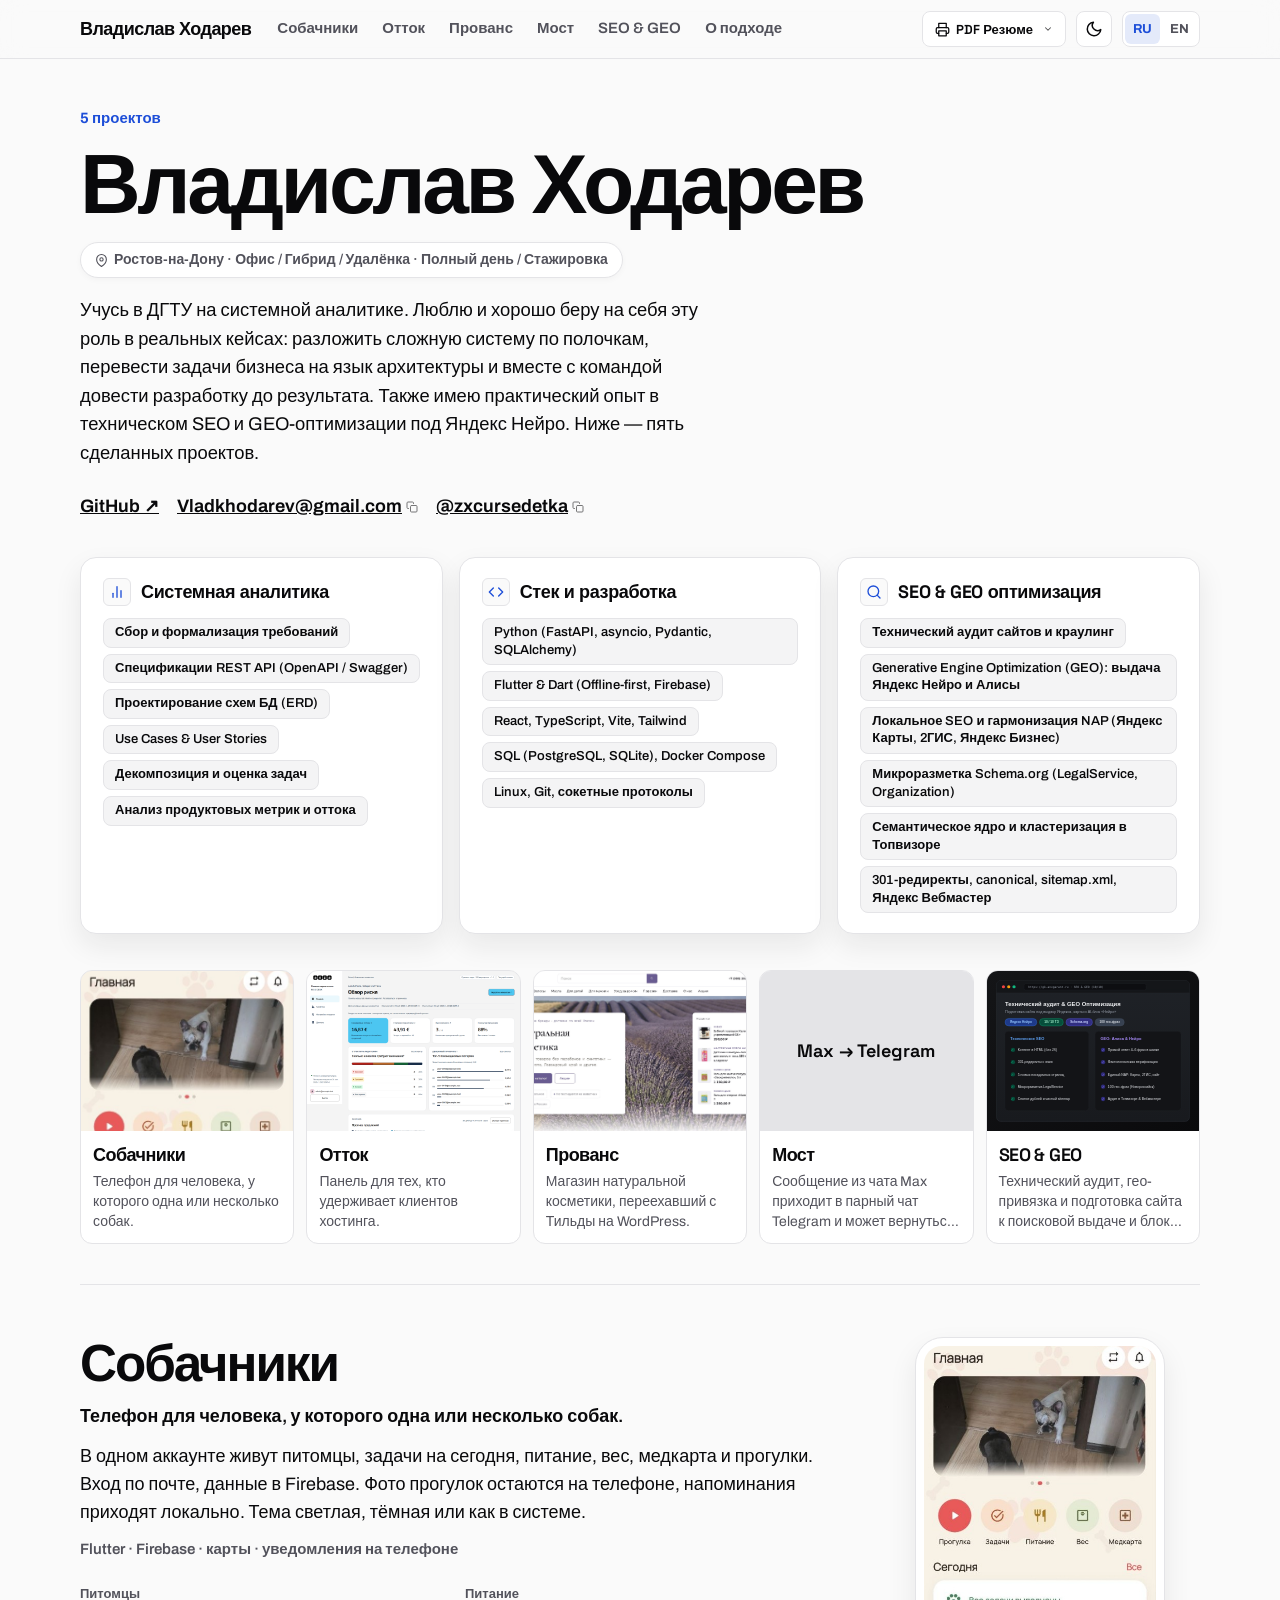
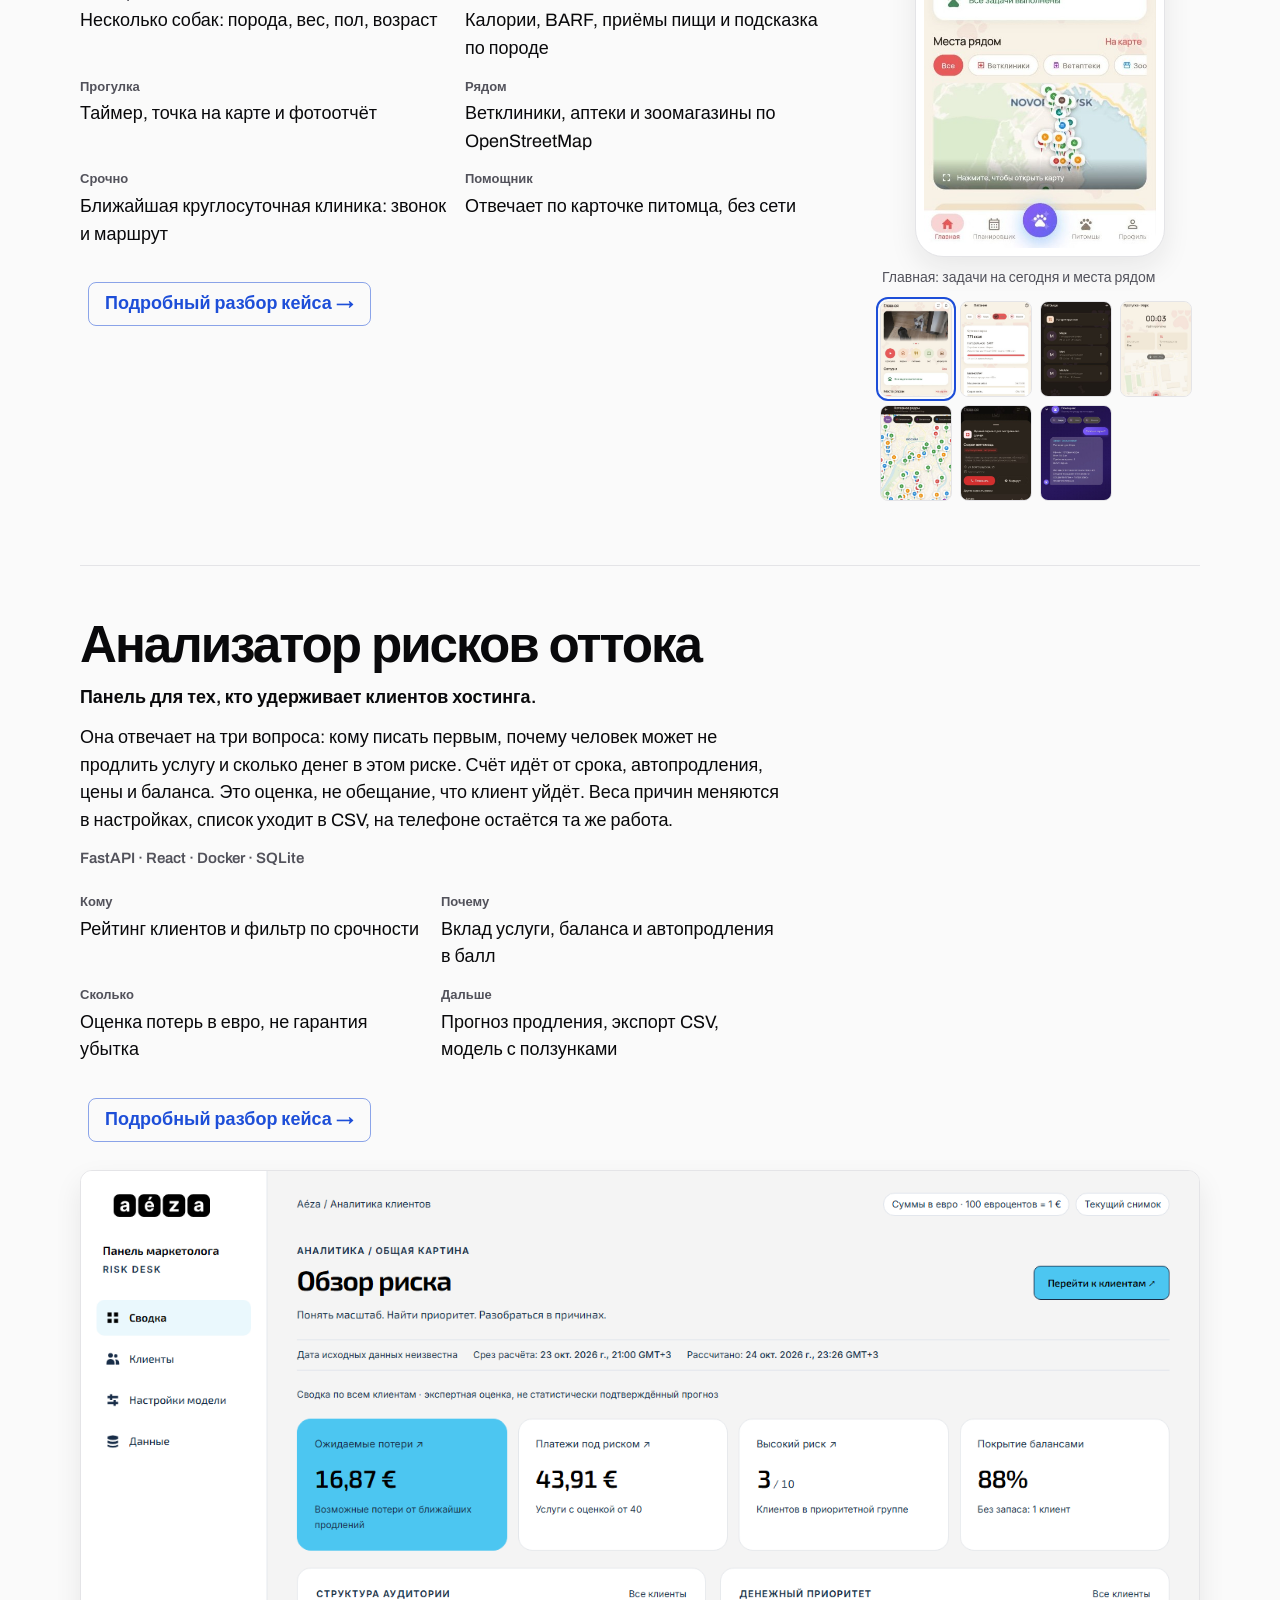
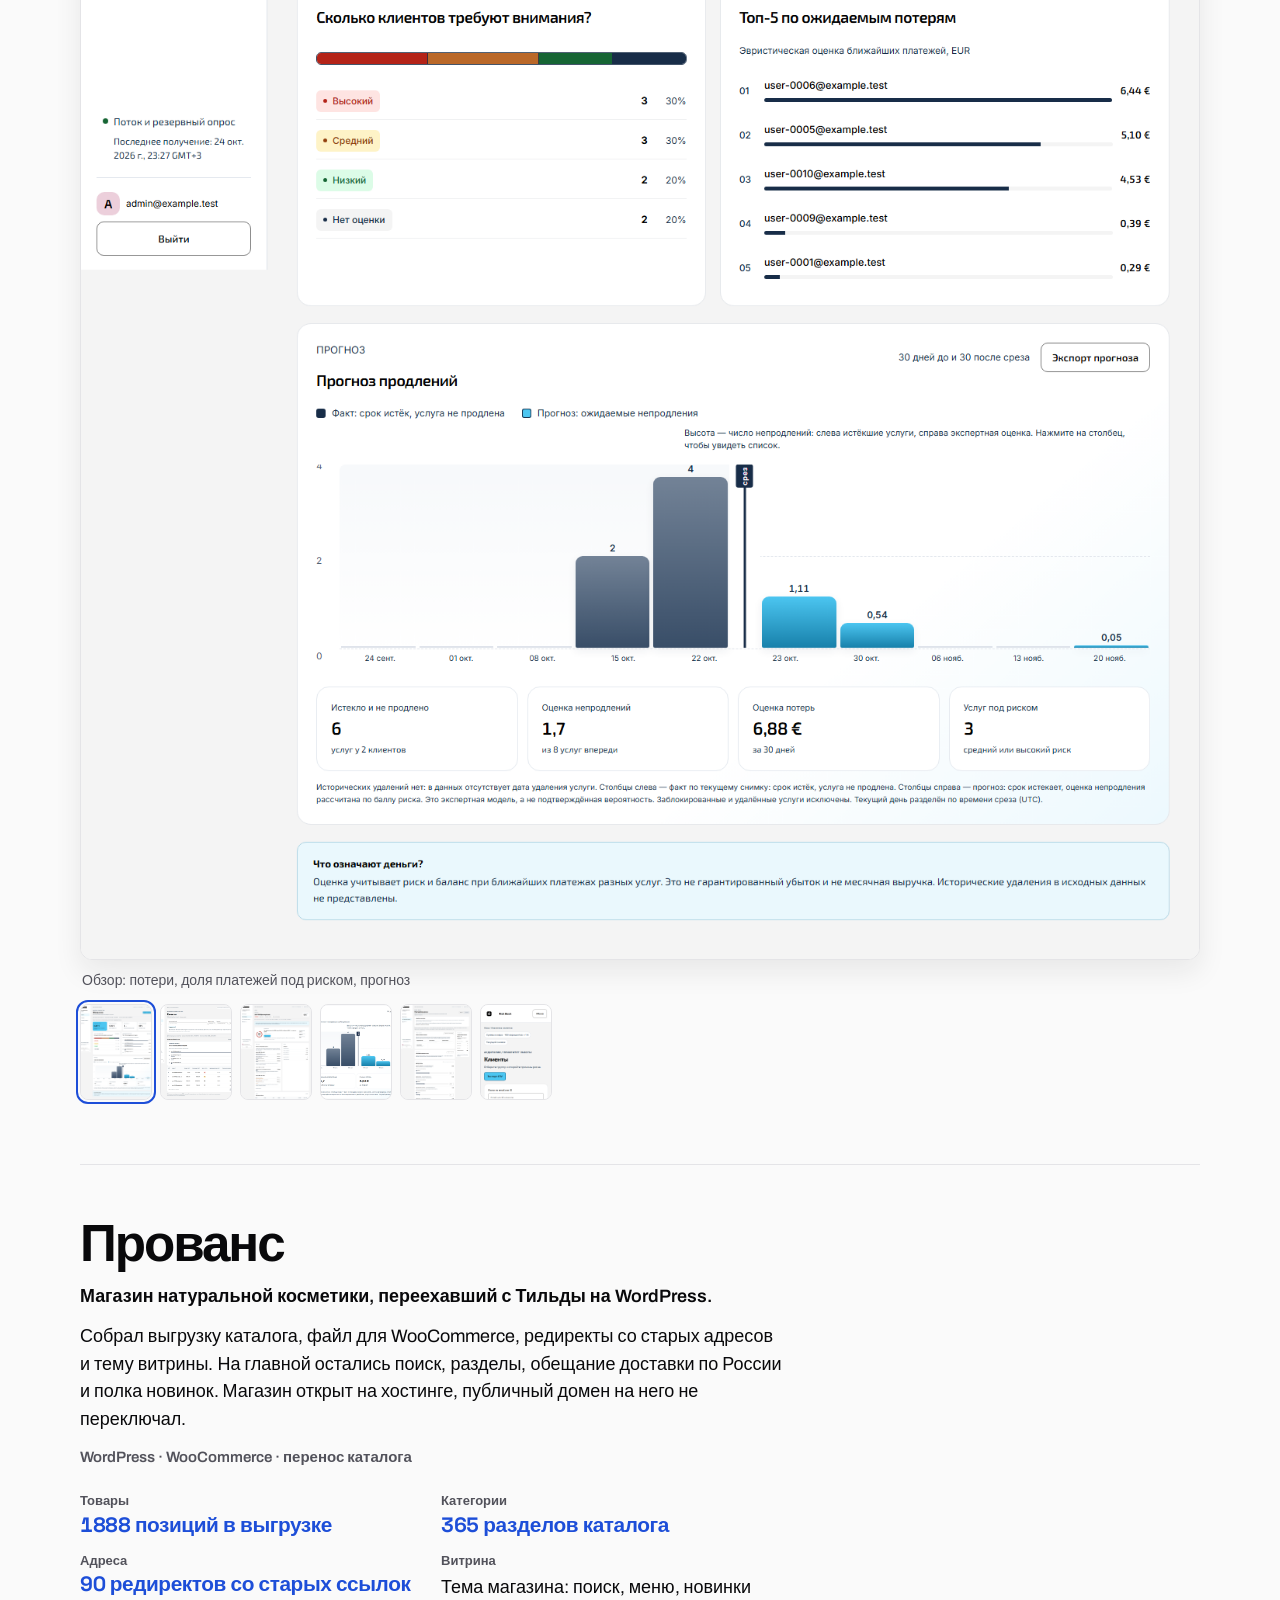
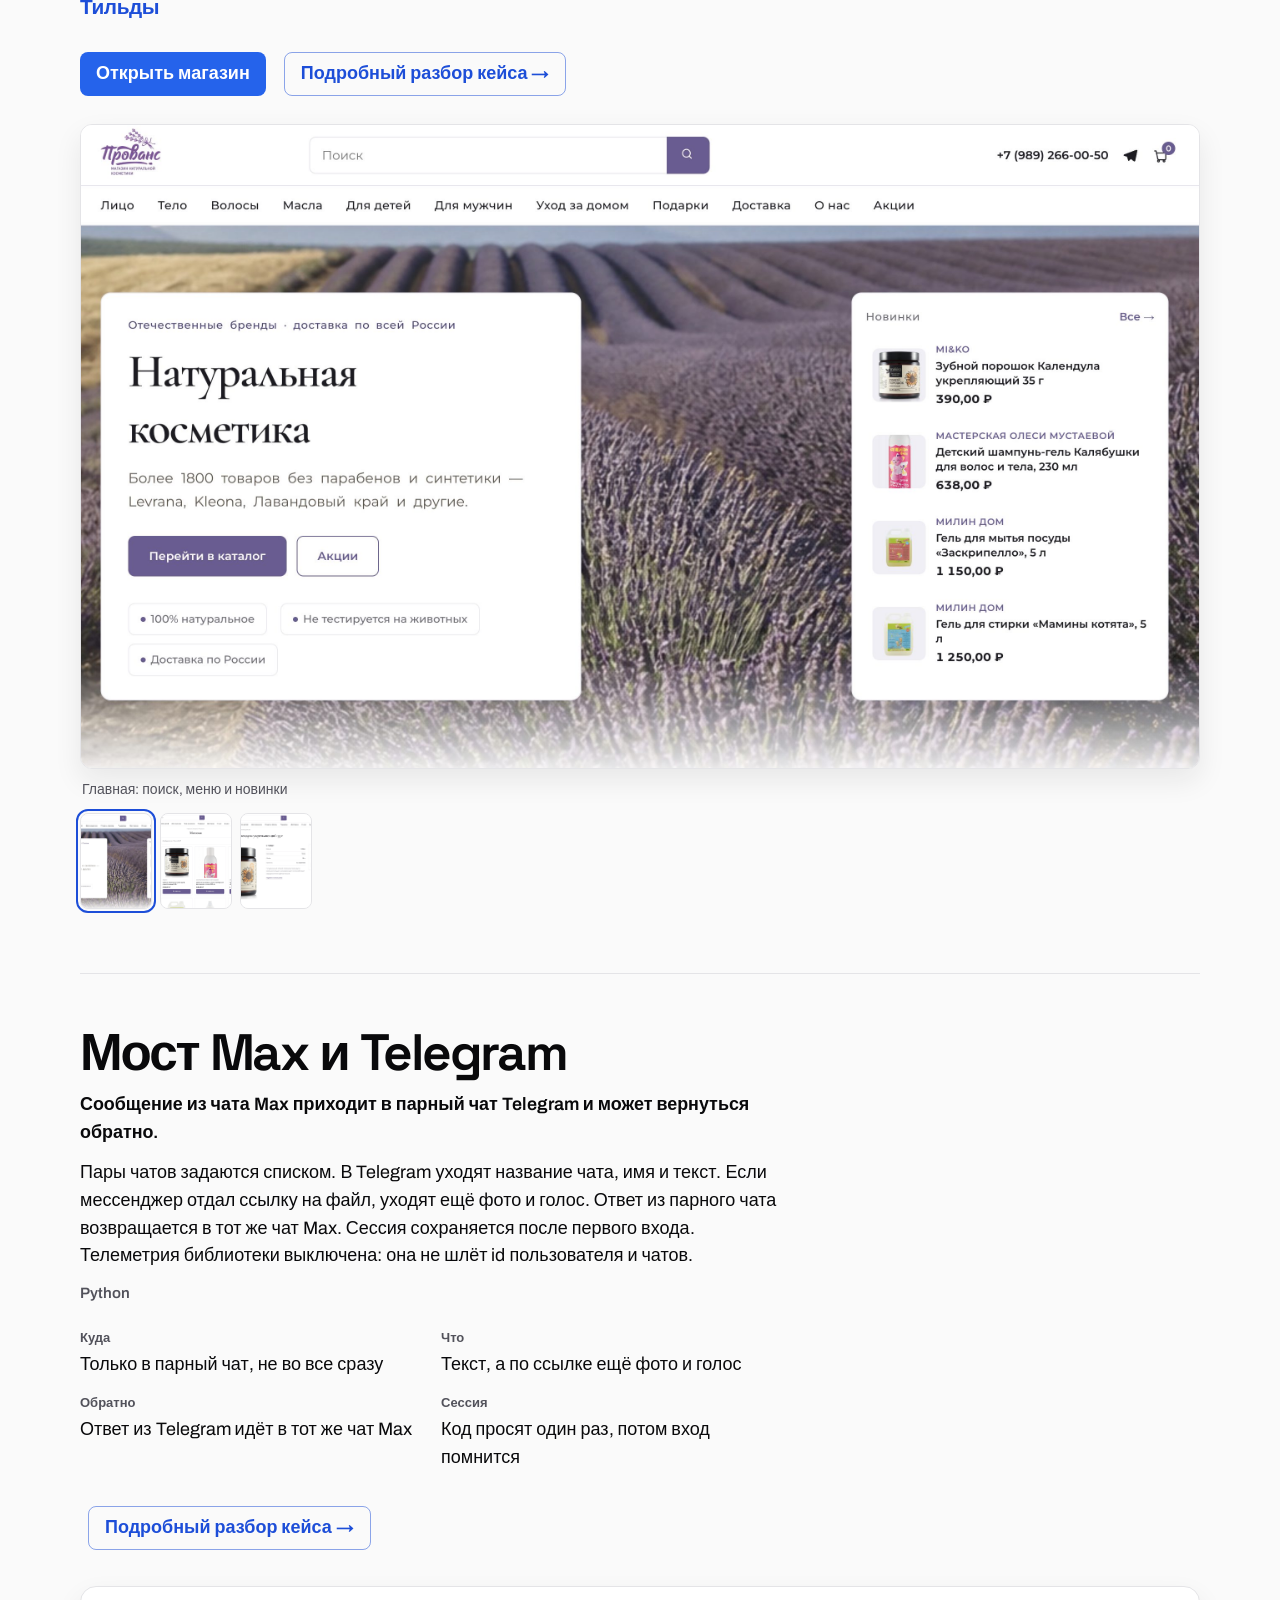
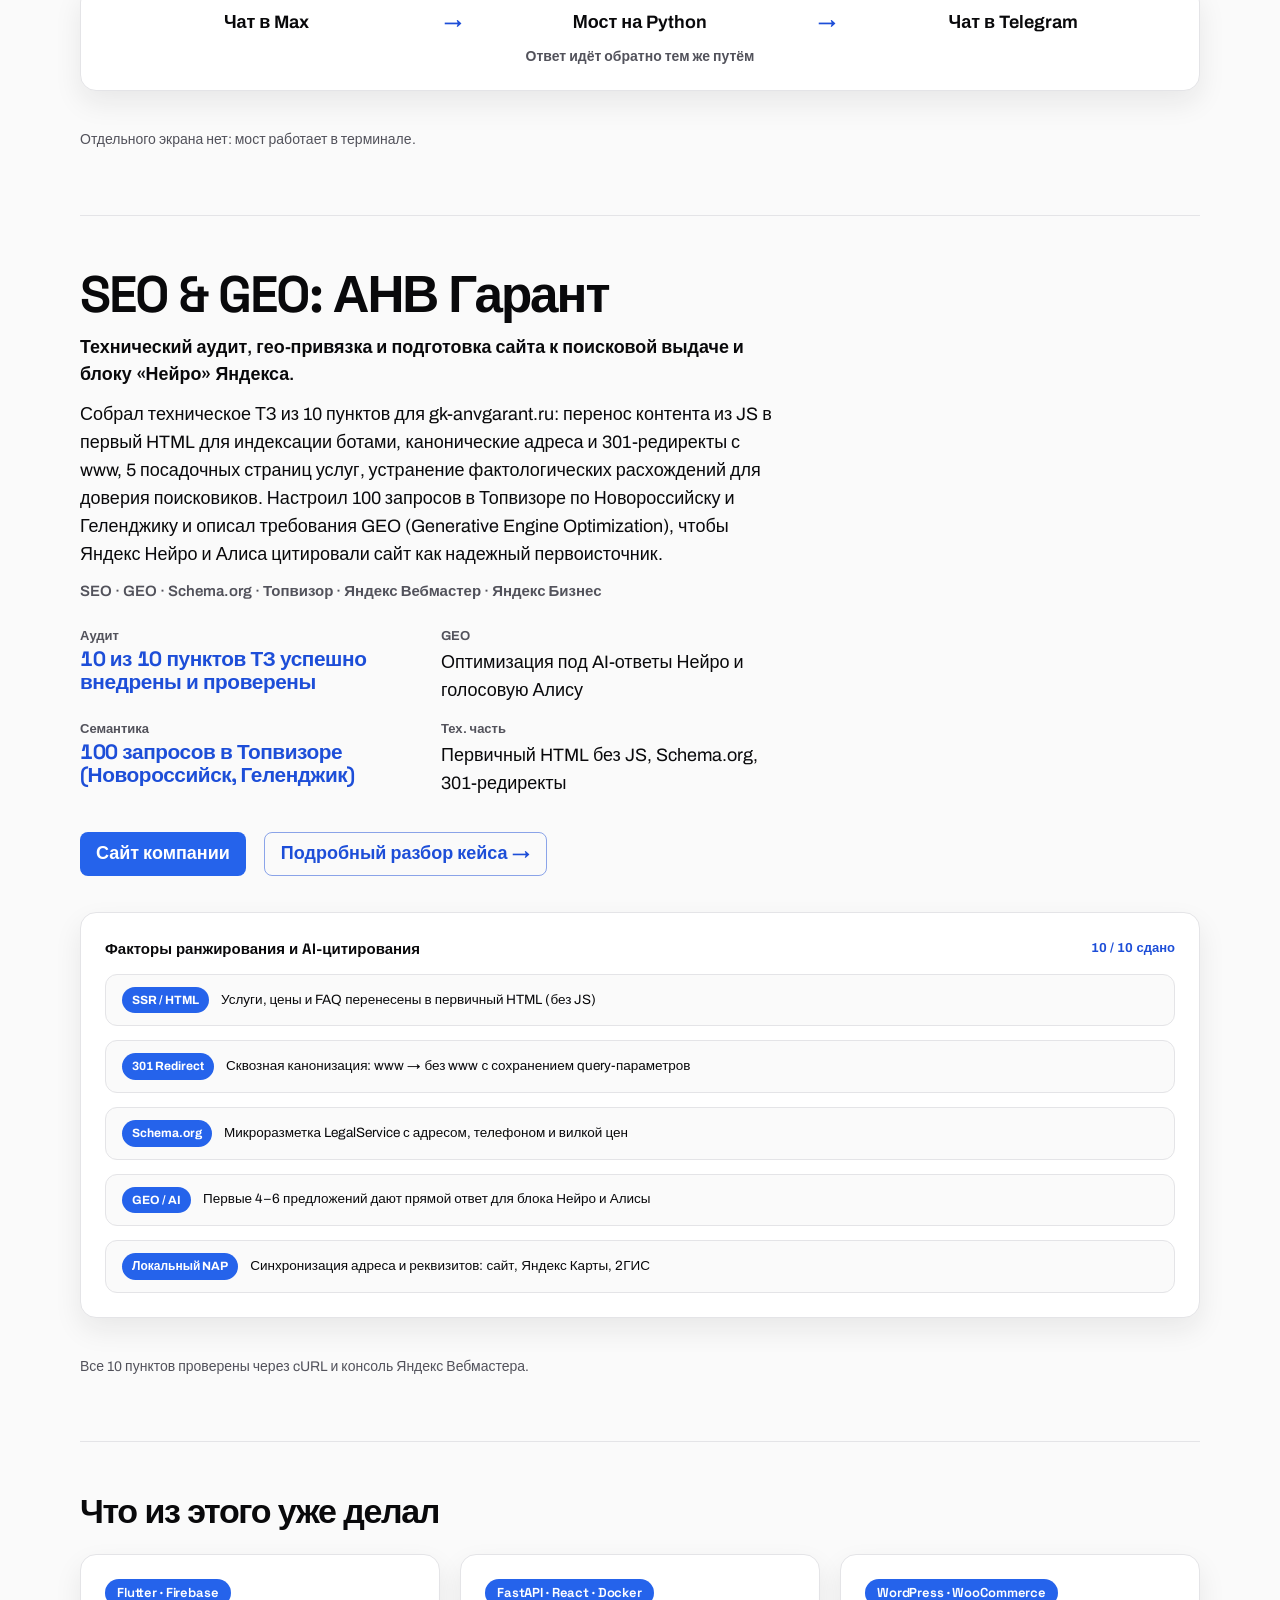
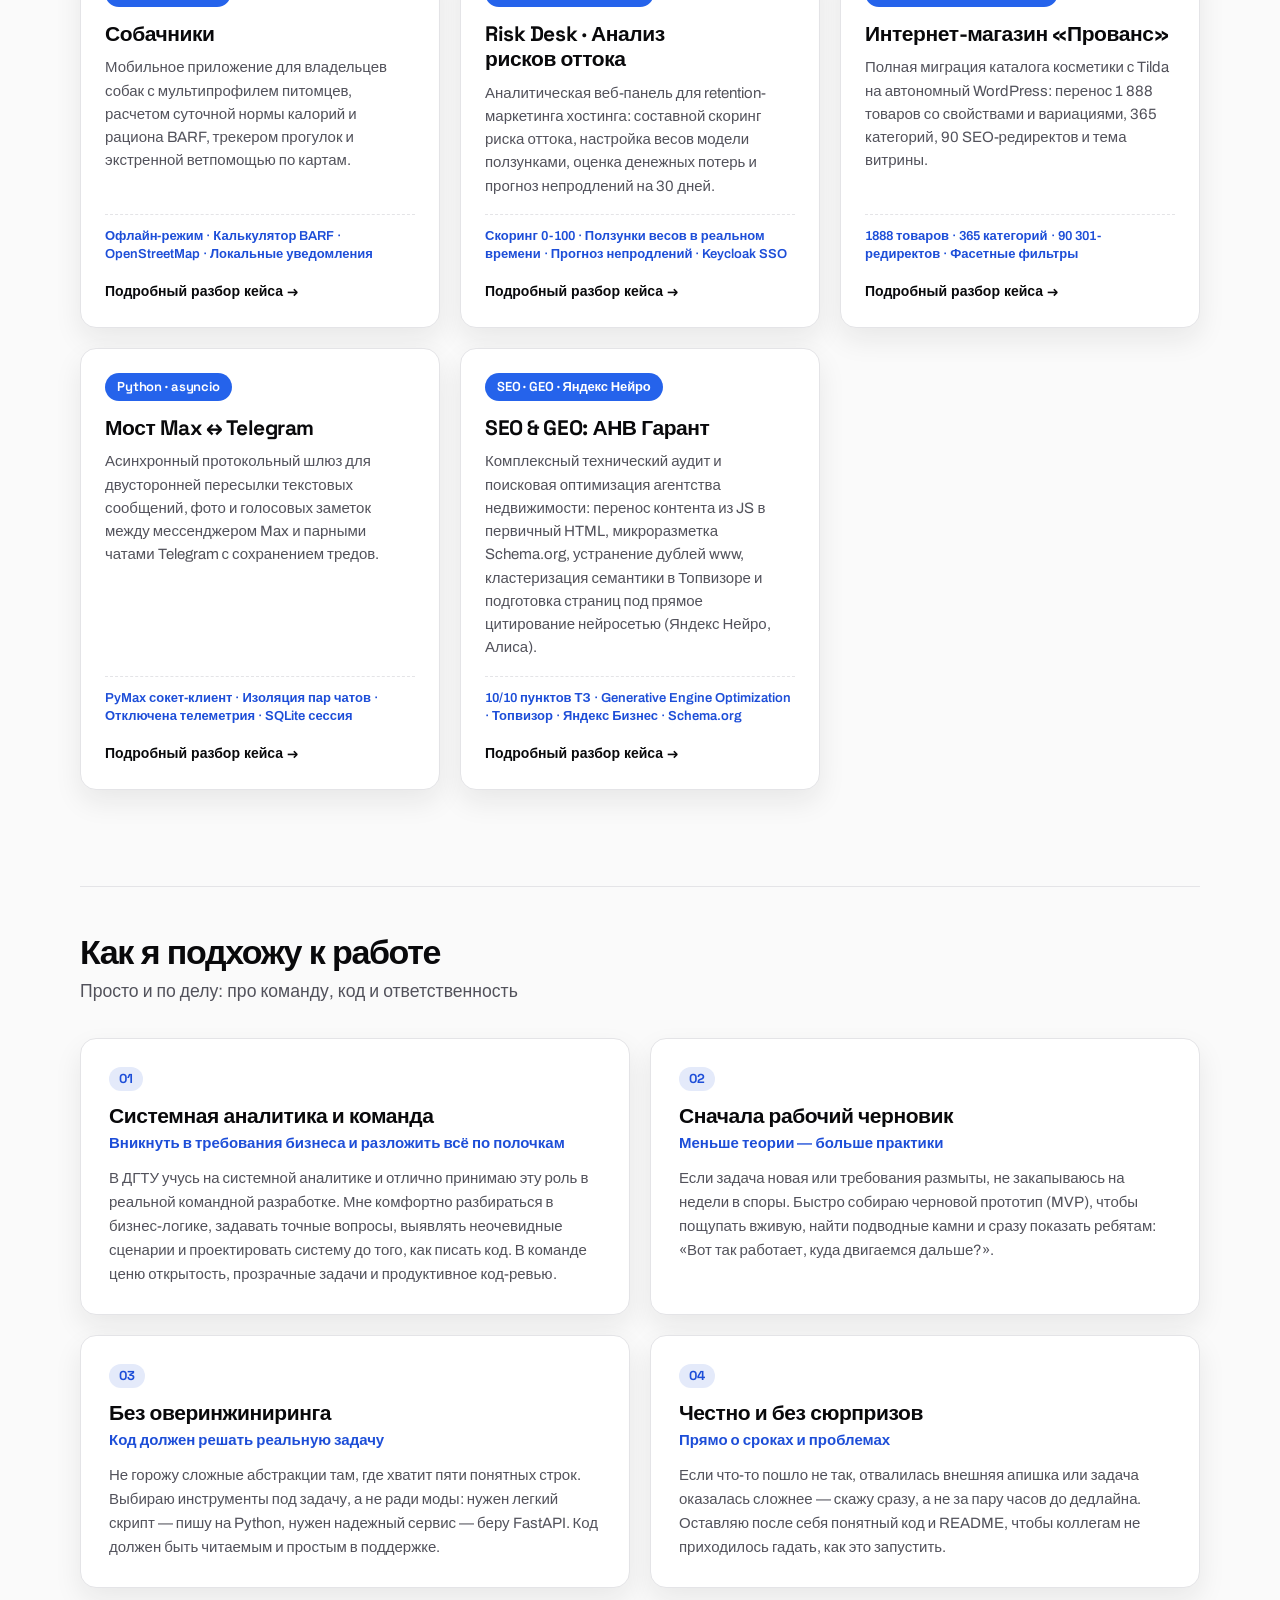
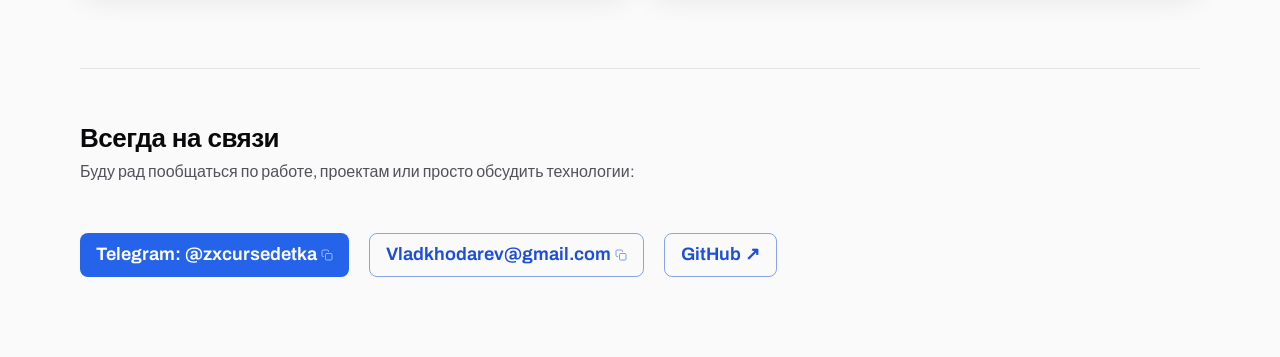
==== commit a2a35842: "feat: add office work format (Офис / Гибрид / Удалёнка)" ====
--- a/index.html
+++ b/index.html
@@ -87,7 +87,7 @@
       <div class="meta-row">
         <span class="meta-status">
           <svg width="13" height="13" viewBox="0 0 24 24" fill="none" stroke="currentColor" stroke-width="2" stroke-linecap="round" stroke-linejoin="round" aria-hidden="true"><path d="M21 10c0 7-9 13-9 13s-9-6-9-13a9 9 0 0 1 18 0z"></path><circle cx="12" cy="10" r="3"></circle></svg>
-          <span data-i18n="locationStatus">Ростов-на-Дону · Удалёнка / Гибрид · Полный день / Стажировка</span>
+          <span data-i18n="locationStatus">Ростов-на-Дону · Офис / Гибрид / Удалёнка · Полный день / Стажировка</span>
         </span>
       </div>
       <p class="lead" data-i18n="lead">Учусь в ДГТУ на системной аналитике. Люблю и хорошо беру на себя эту роль в реальных кейсах: разложить сложную систему по полочкам, перевести задачи бизнеса на язык архитектуры и вместе с командой довести разработку до результата. Также имею практический опыт в техническом SEO и GEO-оптимизации под Яндекс Нейро. Ниже — пять сделанных проектов.</p>
@@ -132,7 +132,7 @@
         <div class="cv-name">Владислав Ходарев</div>
         <div class="cv-role">Системный аналитик · Инженер требований &amp; Архитектура</div>
         <div class="cv-contacts">
-          <span><strong>Локация:</strong> Ростов-на-Дону (Удалёнка / Гибрид)</span>
+          <span><strong>Локация:</strong> Ростов-на-Дону (Офис / Гибрид / Удалёнка)</span>
           <span><strong>Формат:</strong> Полный день / Стажировка</span>
           <span><strong>Telegram:</strong> @zxcursedetka</span>
           <span><strong>Email:</strong> Vladkhodarev@gmail.com</span>
@@ -295,7 +295,7 @@
         <div class="cv-name">Vladislav Khodarev</div>
         <div class="cv-role">Systems Analyst · Requirements &amp; Architecture Engineer</div>
         <div class="cv-contacts">
-          <span><strong>Location:</strong> Rostov-on-Don (Remote / Hybrid)</span>
+          <span><strong>Location:</strong> Rostov-on-Don (Office / Hybrid / Remote)</span>
           <span><strong>Status:</strong> Full-time / Internship</span>
           <span><strong>Telegram:</strong> @zxcursedetka</span>
           <span><strong>Email:</strong> Vladkhodarev@gmail.com</span>
--- a/styles.css
+++ b/styles.css
@@ -1399,6 +1399,13 @@
     color: #94a3b8;
   }
 
+  /* Force all scroll-reveal elements to be fully visible in print */
+  .appear {
+    opacity: 1 !important;
+    transform: none !important;
+    transition: none !important;
+  }
+
   /* ─────────────────────────────────────────────────────────
      2. FULL PORTFOLIO MODE
      ───────────────────────────────────────────────────────── */
@@ -1415,49 +1422,90 @@
   }
 
   body.print-mode-full .hero {
-    padding: 0 0 16pt 0 !important;
+    padding: 0 0 12pt 0 !important;
+    page-break-inside: avoid;
+    break-inside: avoid;
+  }
+
+  body.print-mode-full .hero h1 {
+    font-size: 22pt !important;
+    line-height: 1.1 !important;
+    margin: 4pt 0 8pt 0 !important;
+  }
+
+  body.print-mode-full .skills-matrix {
+    display: grid !important;
+    grid-template-columns: repeat(3, 1fr) !important;
+    gap: 8pt !important;
+    margin-top: 12pt !important;
+  }
+
+  body.print-mode-full .matrix-card {
+    padding: 8pt 10pt !important;
+    border-radius: 8px !important;
+    box-shadow: none !important;
+    border: 1px solid #cbd5e1 !important;
+    background: #f8fafc !important;
+    page-break-inside: avoid;
+    break-inside: avoid;
+  }
+
+  body.print-mode-full .board {
+    display: grid !important;
+    grid-template-columns: repeat(3, 1fr) !important;
+    gap: 8pt !important;
+    padding: 8pt 0 14pt 0 !important;
+    page-break-inside: avoid;
+    break-inside: avoid;
+  }
+
+  body.print-mode-full .board-card {
+    box-shadow: none !important;
+    border: 1px solid #cbd5e1 !important;
+    background: #f8fafc !important;
+    page-break-inside: avoid;
+    break-inside: avoid;
+  }
+
+  body.print-mode-full .board-pic {
+    display: none !important;
+  }
+
+  body.print-mode-full .chapter {
+    display: block !important;
+    padding: 14pt 0 !important;
+    border-top: 1px solid #cbd5e1 !important;
+  }
+
+  body.print-mode-full .chapter h2 {
+    font-size: 15pt !important;
     page-break-after: avoid;
     break-after: avoid;
   }
 
-  body.print-mode-full .board {
-    display: grid !important;
-    grid-template-columns: repeat(2, 1fr) !important;
-    gap: 10pt !important;
-    padding: 10pt 0 !important;
-    page-break-after: always;
-    break-after: page;
-  }
-
-  body.print-mode-full .chapter {
-    display: block !important;
-    padding: 16pt 0 !important;
-    border-top: 2px solid #0f172a !important;
-    page-break-before: always;
-    break-before: page;
-  }
-
-  body.print-mode-full .chapter h2 {
-    font-size: 16pt !important;
-    page-break-after: avoid;
-    break-after: avoid;
-  }
-
   body.print-mode-full .chapter .layout {
     display: block !important;
   }
 
   body.print-mode-full .chapter .stage {
-    max-height: 280px !important;
-    margin-bottom: 12pt !important;
+    max-height: 220px !important;
+    margin: 8pt 0 !important;
     page-break-inside: avoid;
     break-inside: avoid;
   }
 
-  body.print-mode-full .chapter .fig {
-    width: 100% !important;
+  body.print-mode-full .chapter .facts {
+    page-break-inside: avoid;
+    break-inside: avoid;
+  }
+
+  body.print-mode-full .chapter .fig,
+  body.print-mode-full .chapter .stage svg,
+  body.print-mode-full .chapter .stage img {
+    max-height: 220px !important;
+    width: auto !important;
     max-width: 100% !important;
-    height: auto !important;
+    object-fit: contain !important;
   }
 
   body.print-mode-full .thumbs,
@@ -1480,11 +1528,18 @@
   body.print-mode-full .card-box,
   body.print-mode-full .how-card,
   body.print-mode-full .can-card,
-  body.print-mode-full .matrix-card {
+  body.print-mode-full .matrix-card,
+  body.print-mode-full .footer {
     box-shadow: none !important;
     border: 1px solid #cbd5e1 !important;
     background: #f8fafc !important;
     page-break-inside: avoid;
     break-inside: avoid;
   }
-}
+
+  body.print-mode-full .footer {
+    padding: 12pt 16pt !important;
+    margin-top: 14pt !important;
+    border-radius: 8pt !important;
+  }
+}
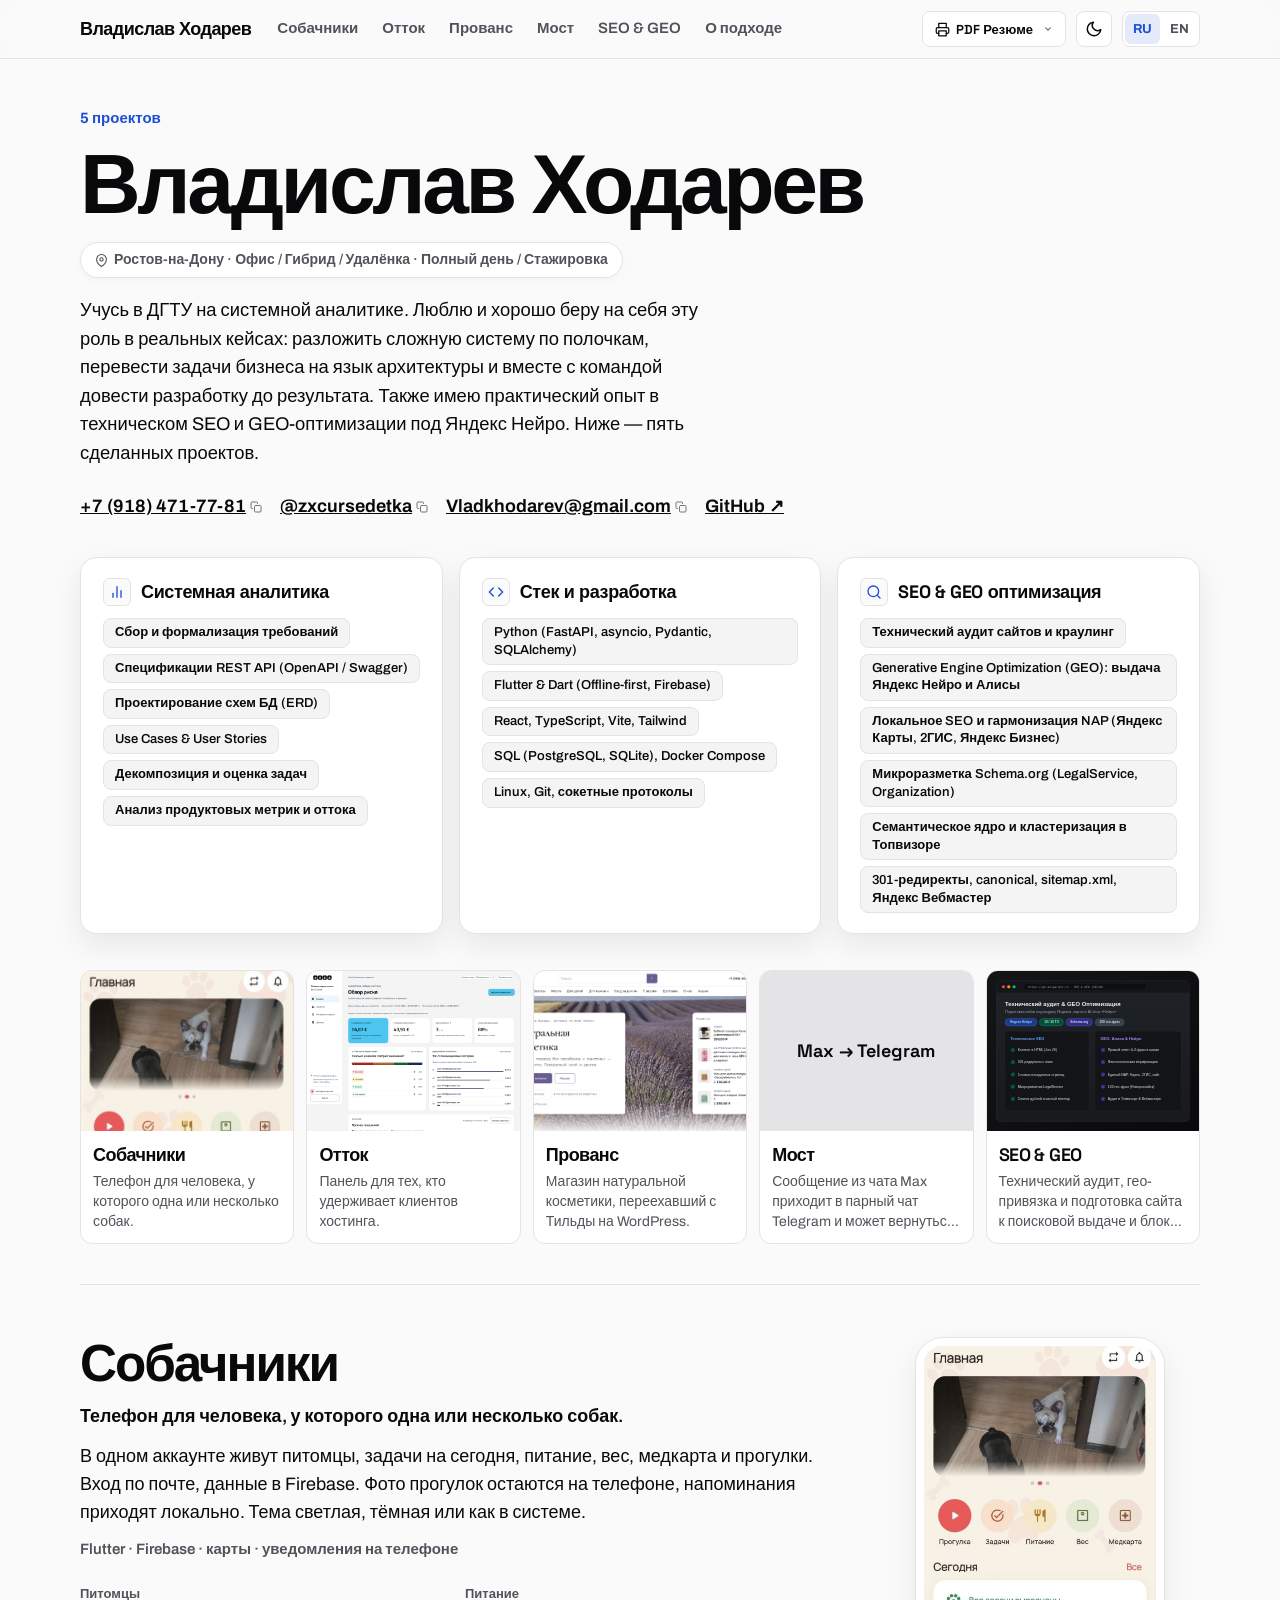
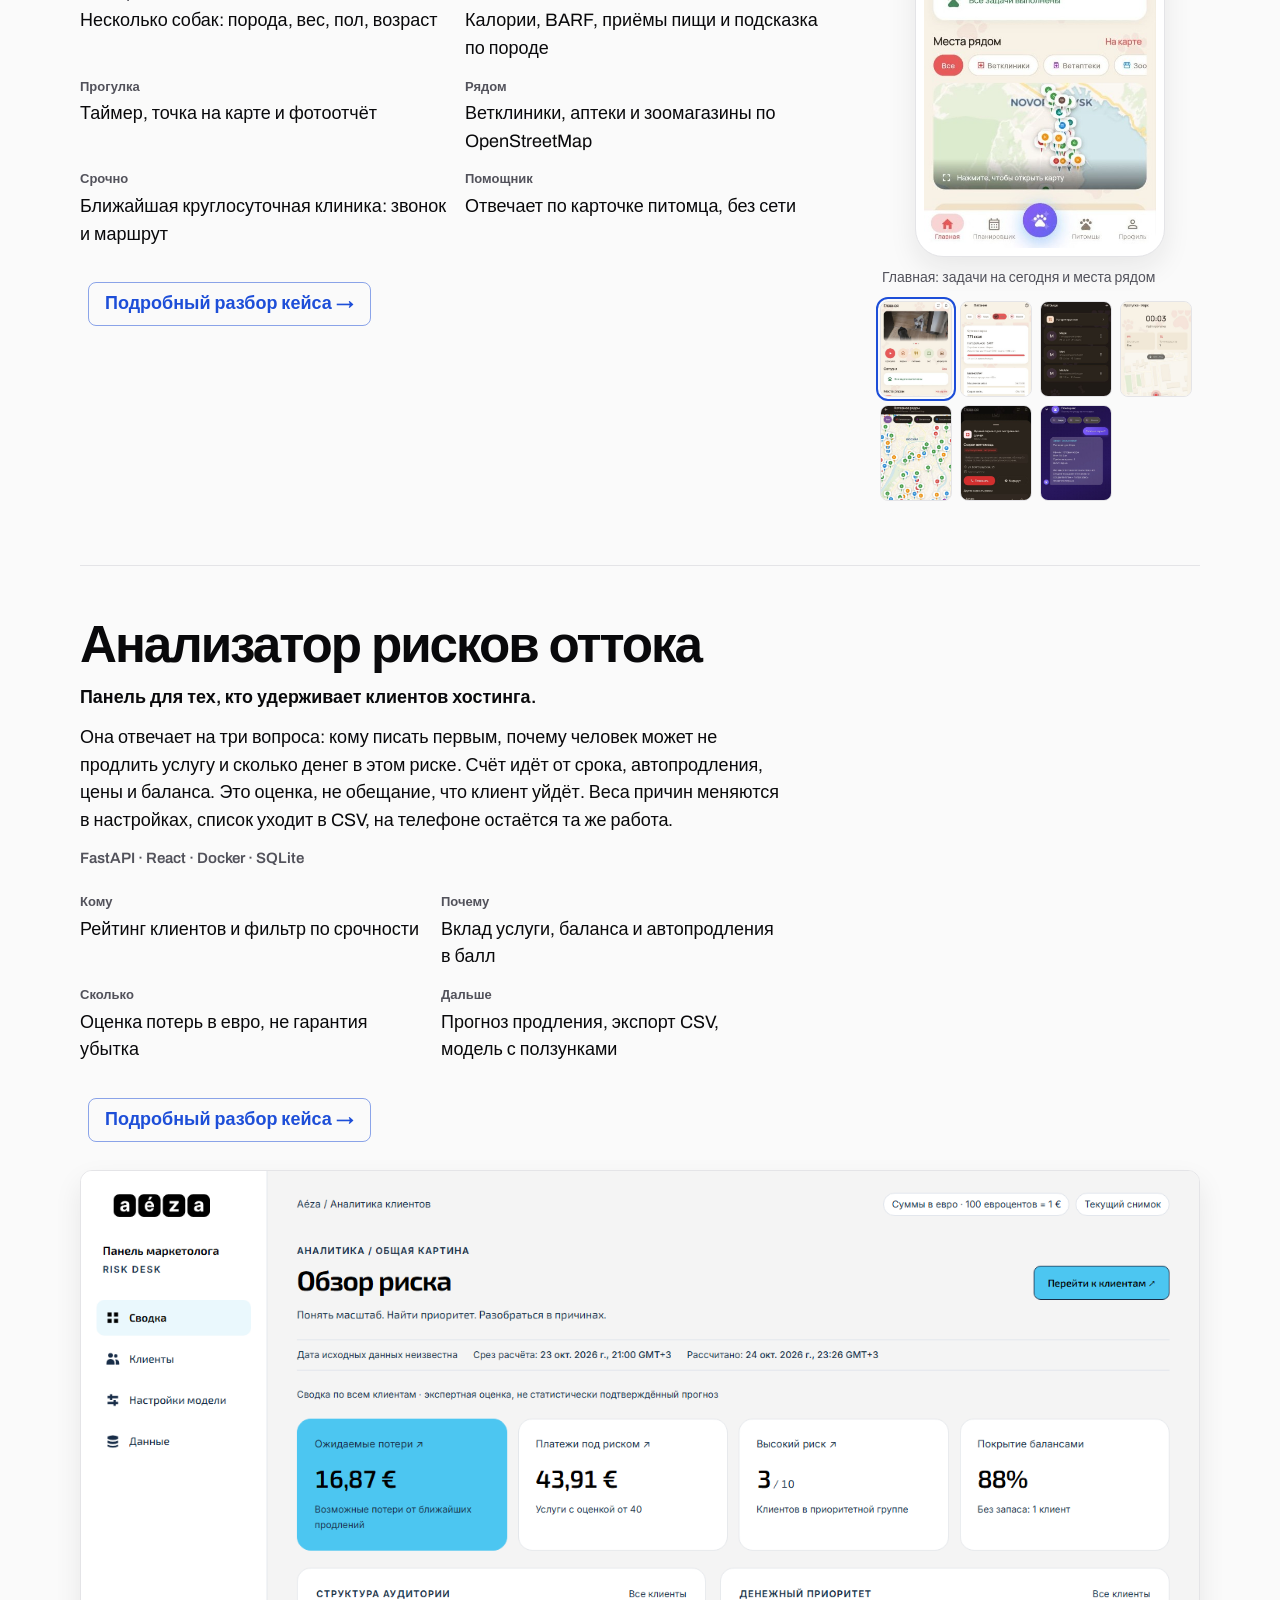
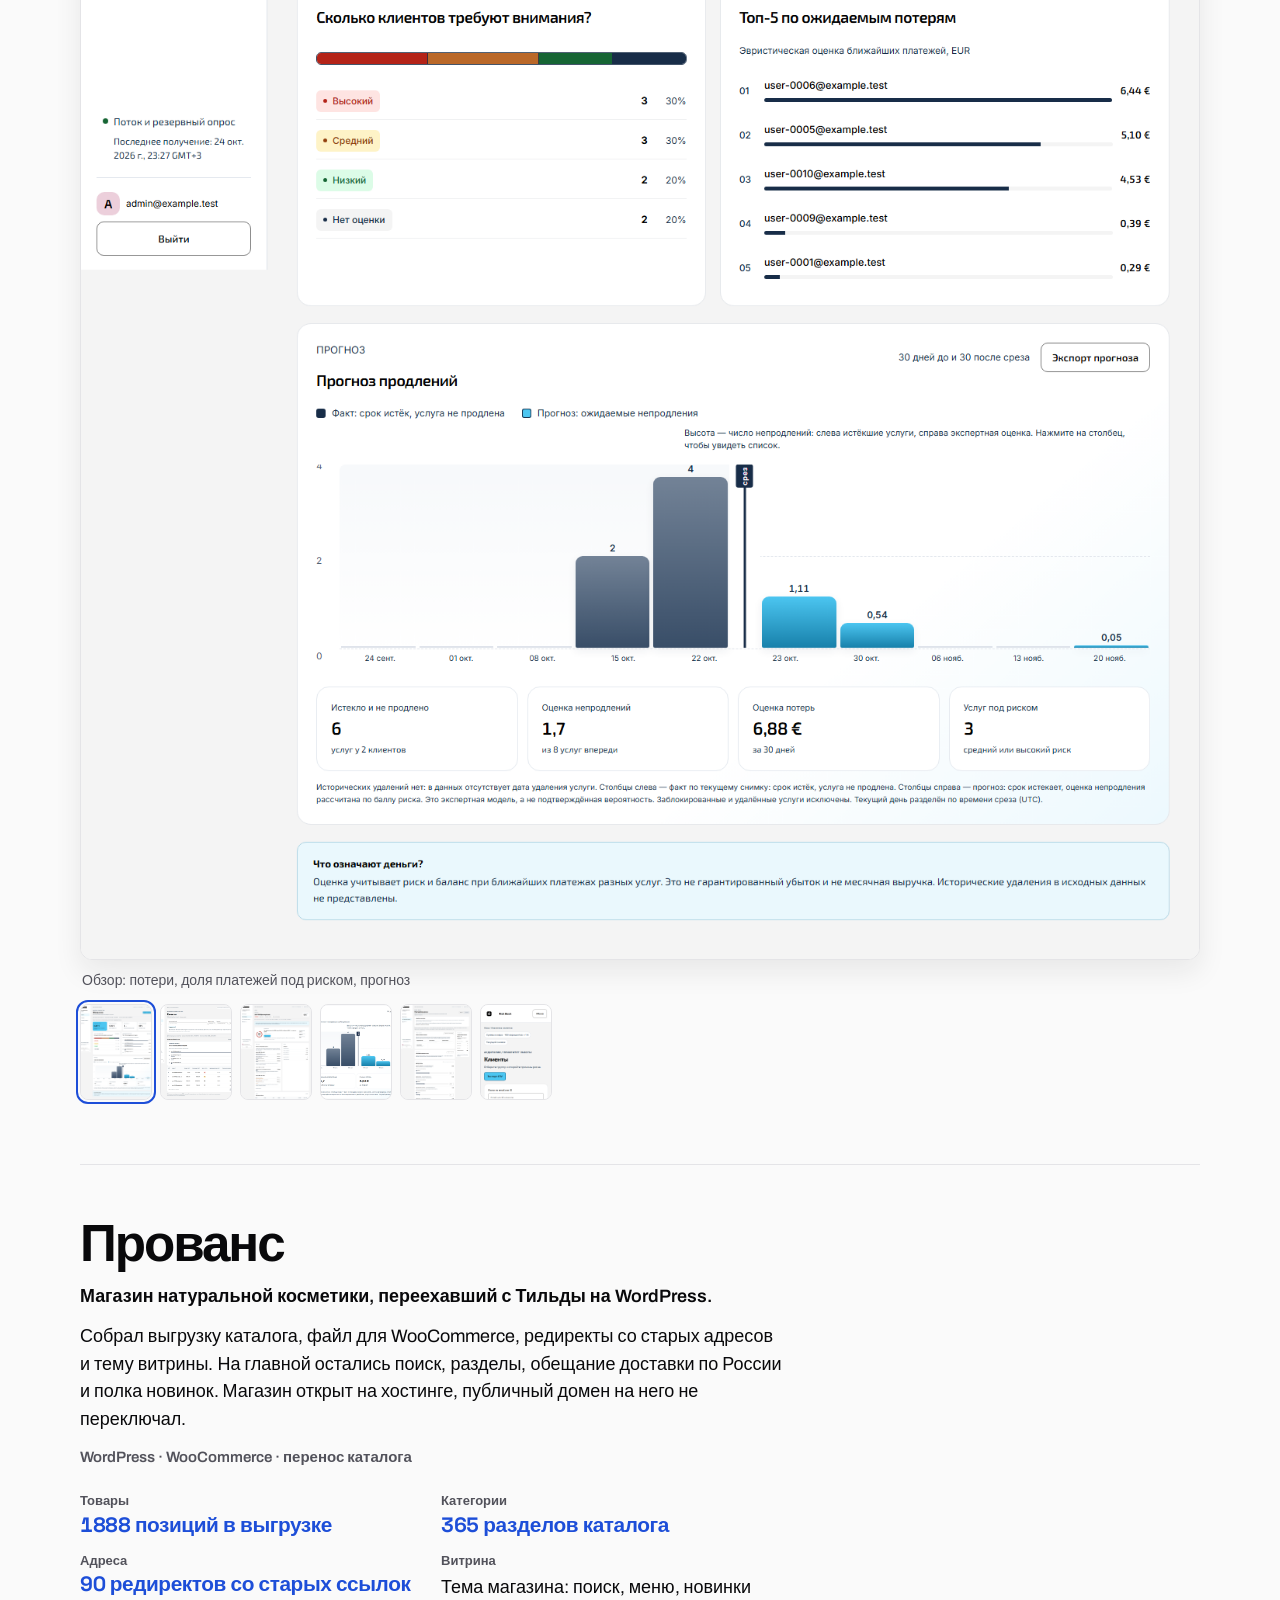
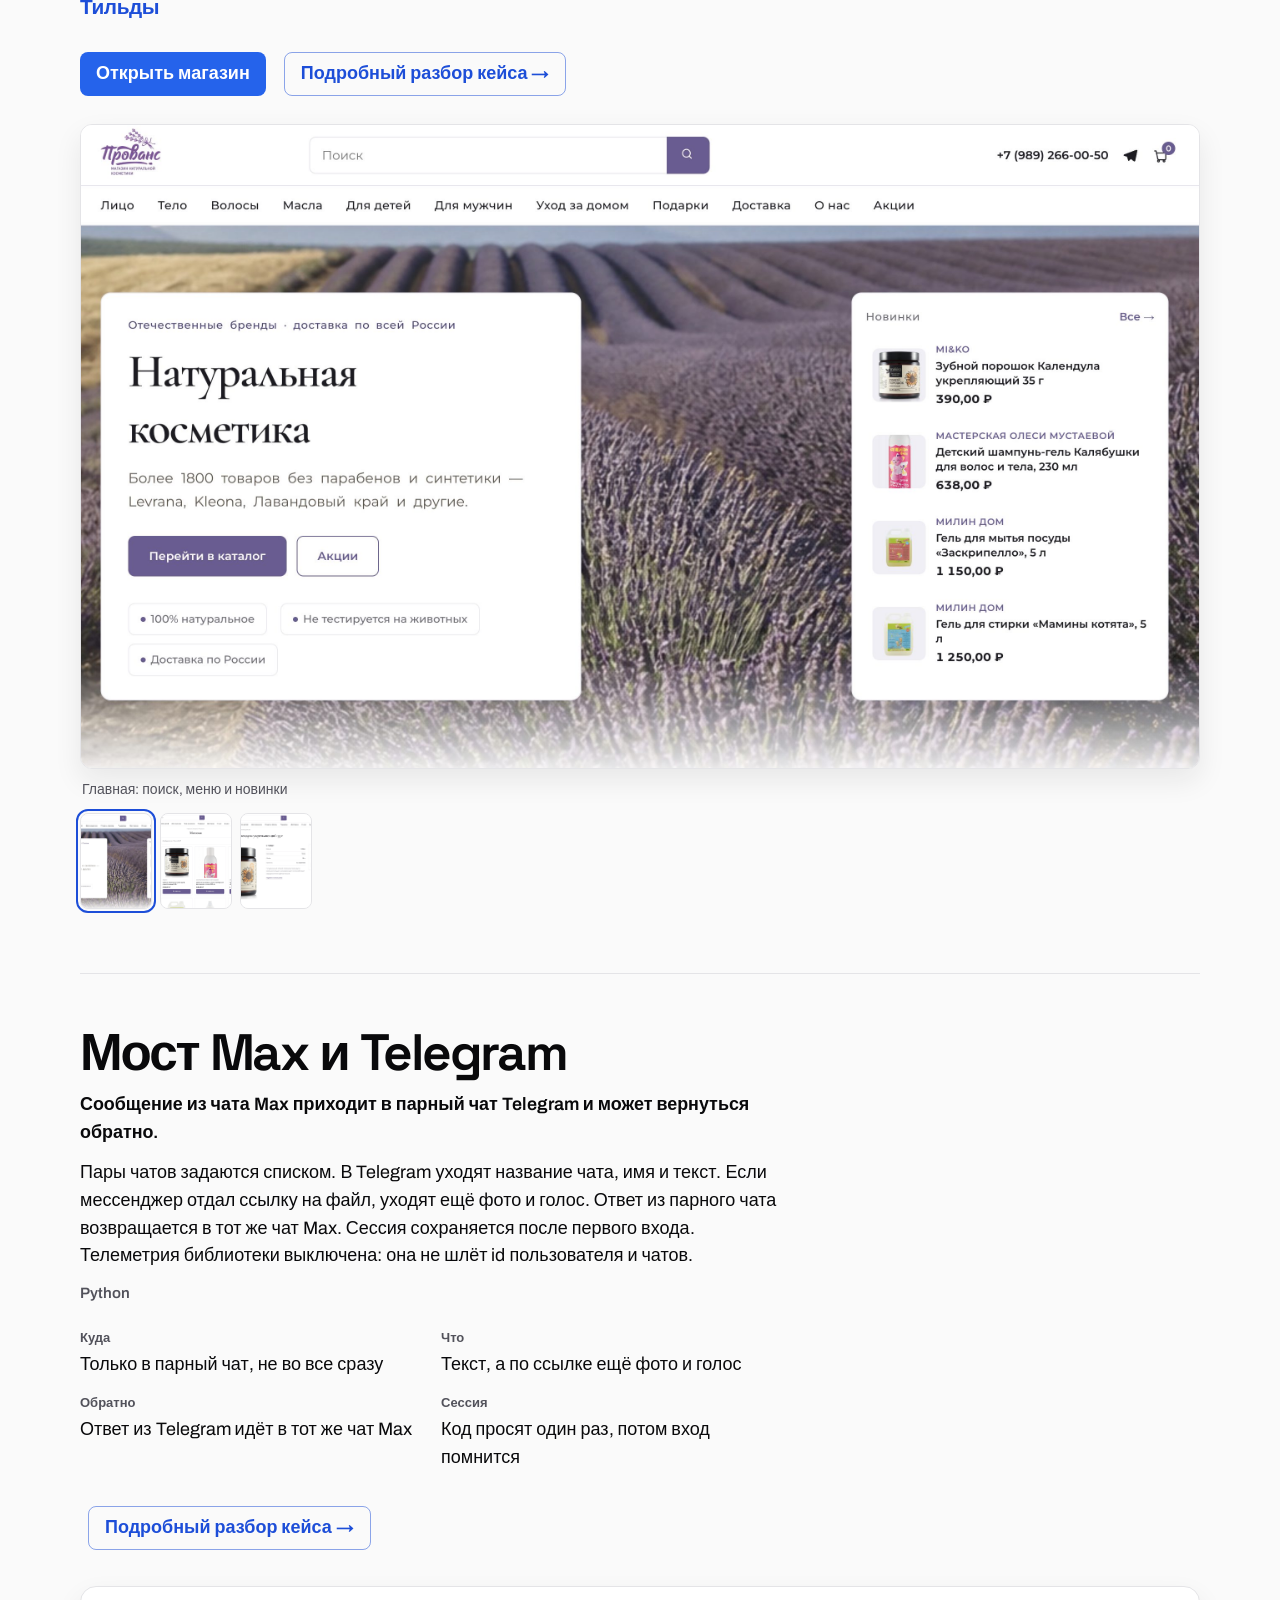
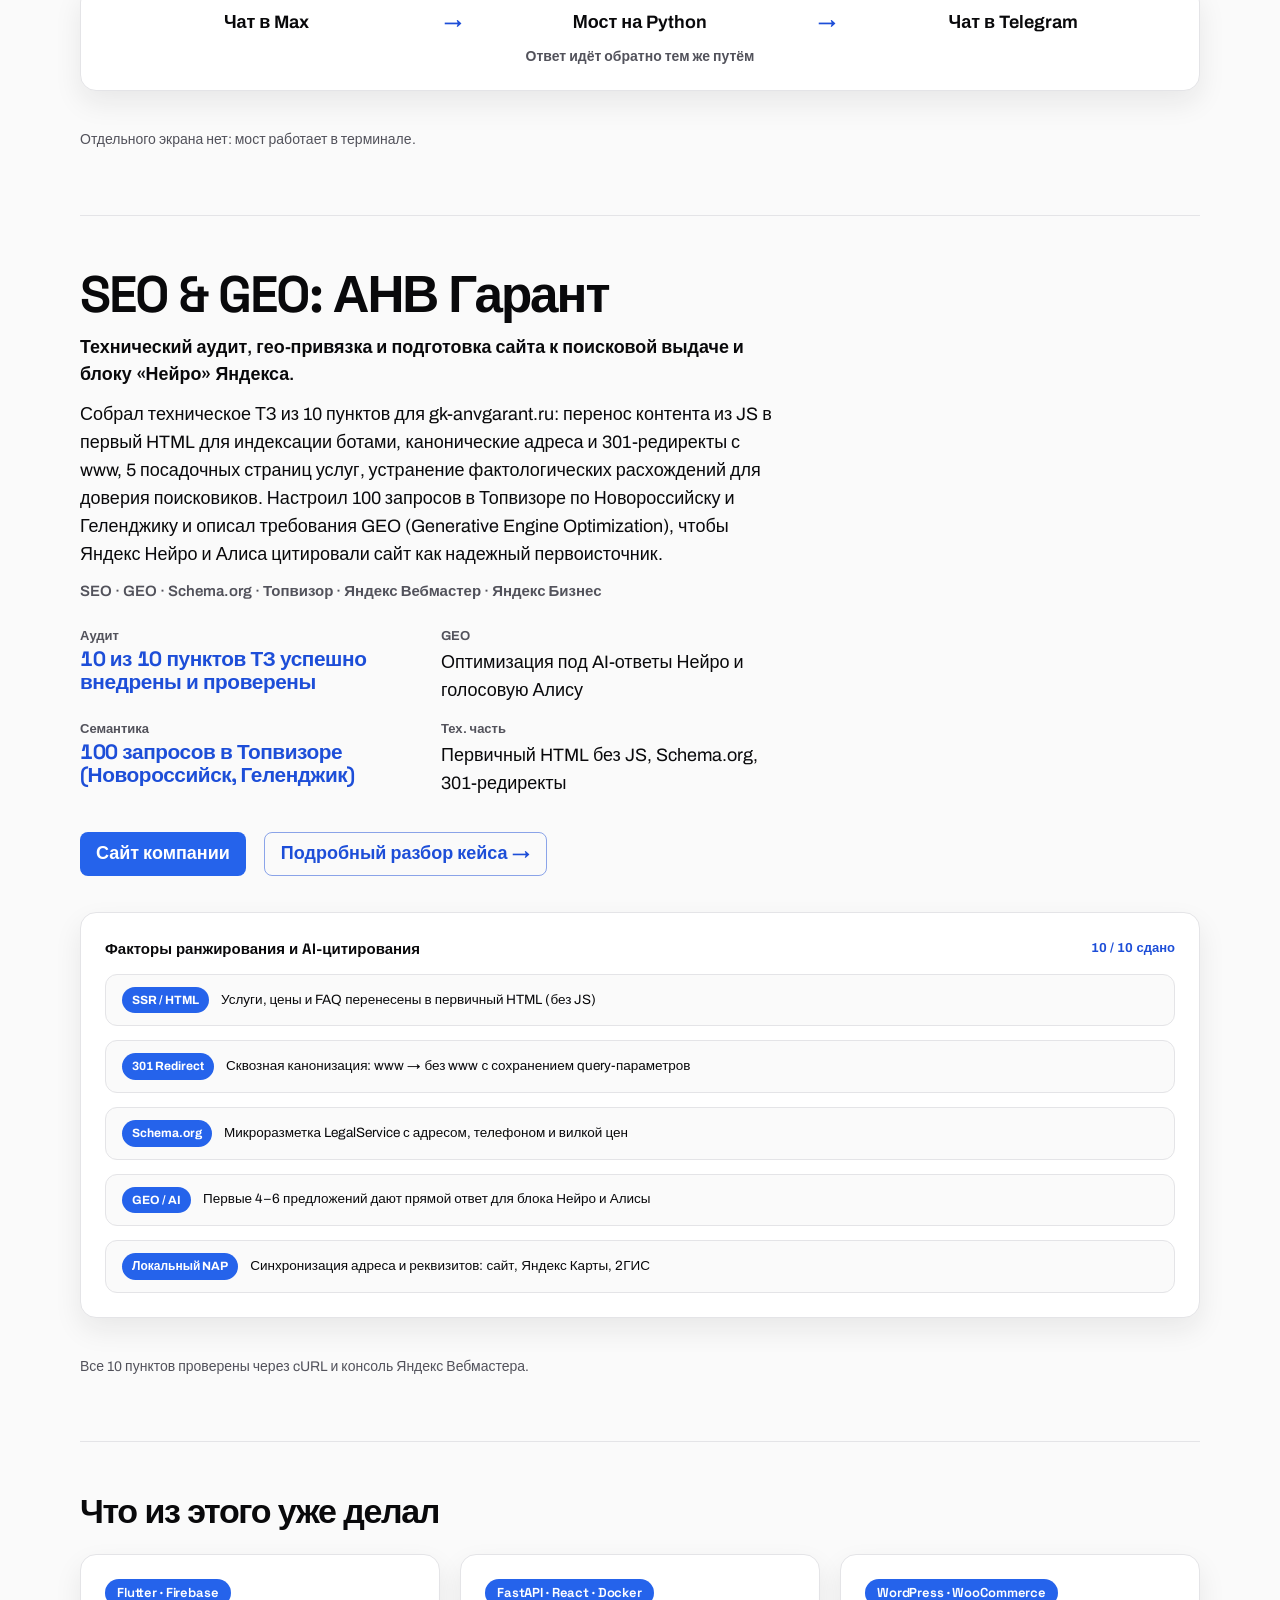
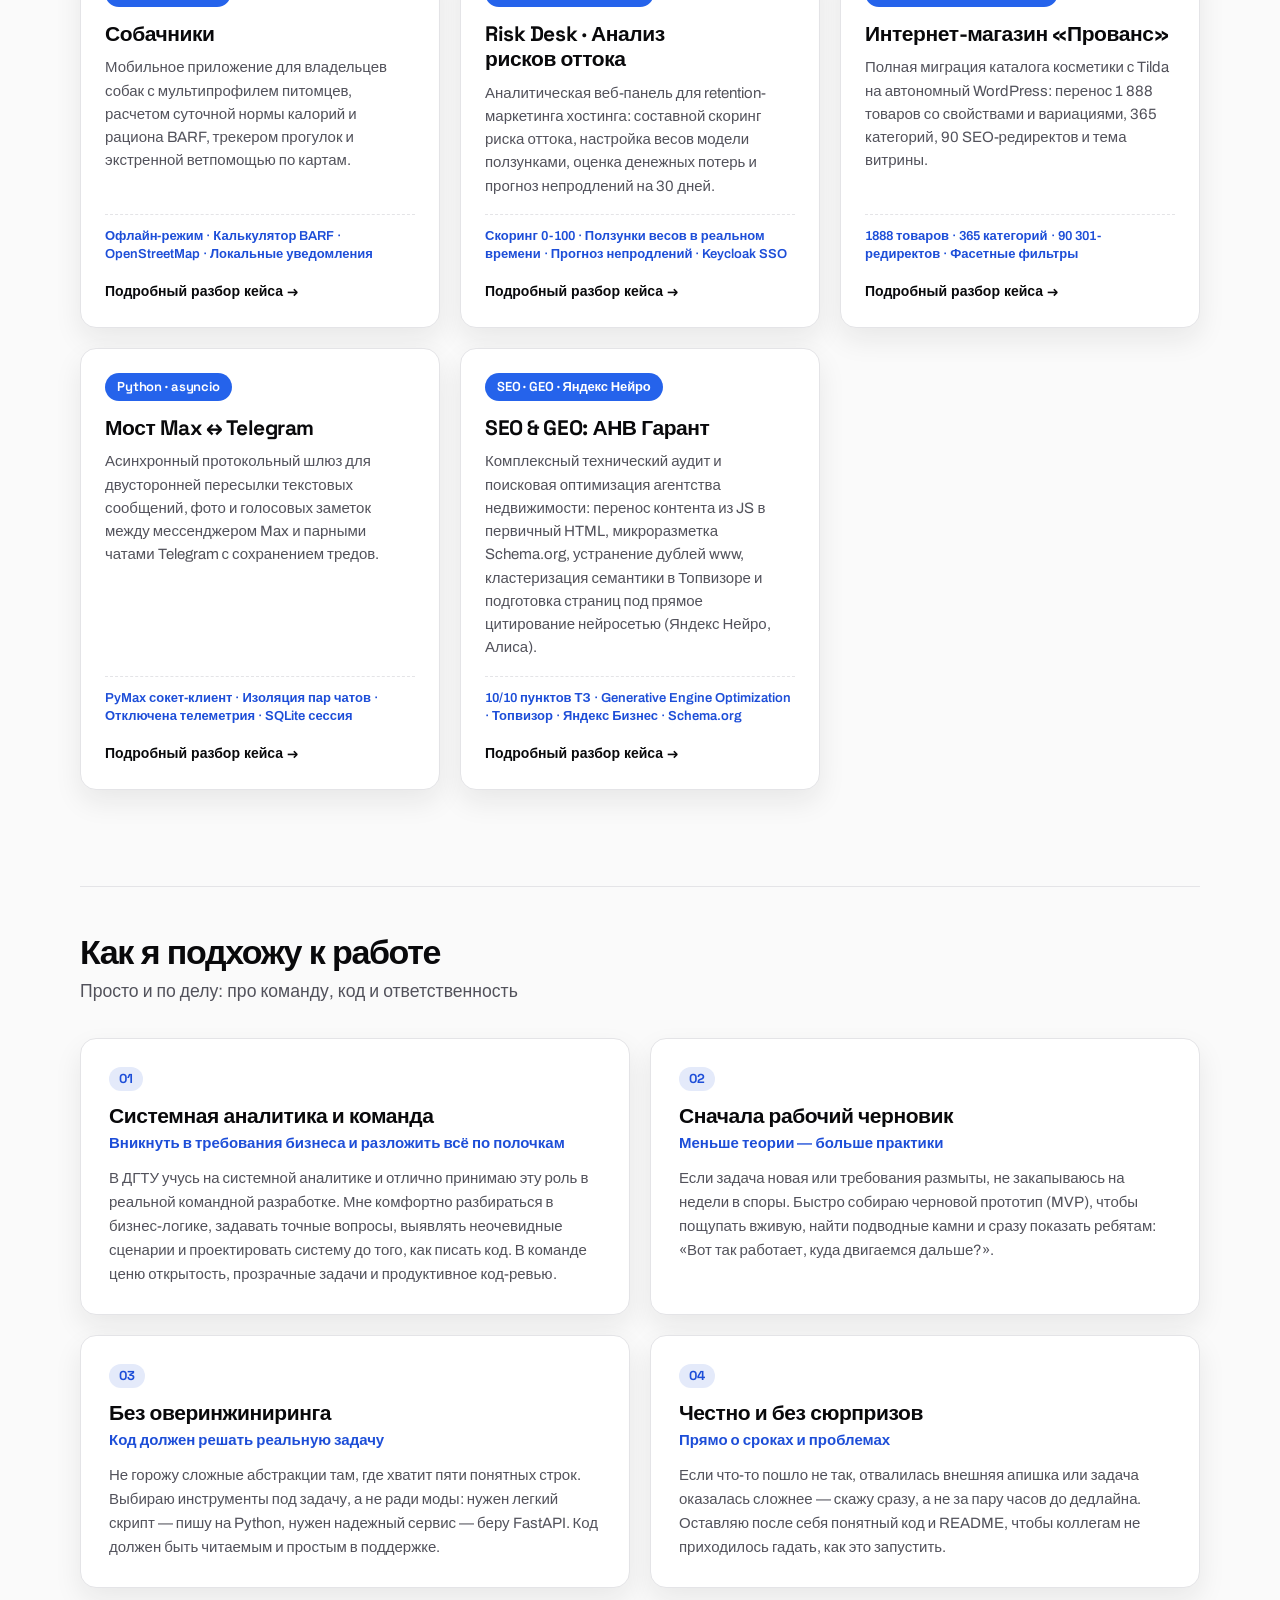
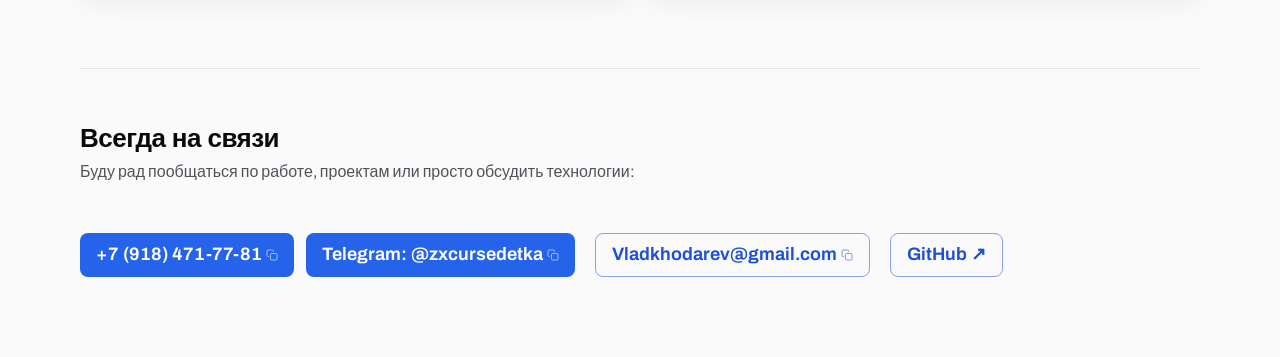
==== commit 68f4e9e6: "feat: add contact phone number (+7 918 471-77-81)" ====
--- a/index.html
+++ b/index.html
@@ -92,9 +92,10 @@
       </div>
       <p class="lead" data-i18n="lead">Учусь в ДГТУ на системной аналитике. Люблю и хорошо беру на себя эту роль в реальных кейсах: разложить сложную систему по полочкам, перевести задачи бизнеса на язык архитектуры и вместе с командой довести разработку до результата. Также имею практический опыт в техническом SEO и GEO-оптимизации под Яндекс Нейро. Ниже — пять сделанных проектов.</p>
       <p class="contact">
+        <a href="tel:+79184717781" class="copy-link" data-copy="+79184717781" title="Позвонить или скопировать">+7 (918) 471-77-81 <svg class="copy-hint" width="12" height="12" viewBox="0 0 24 24" fill="none" stroke="currentColor" stroke-width="2" stroke-linecap="round" stroke-linejoin="round" aria-hidden="true"><rect x="9" y="9" width="13" height="13" rx="2" ry="2"></rect><path d="M5 15H4a2 2 0 0 1-2-2V4a2 2 0 0 1 2-2h9a2 2 0 0 1 2 2v1"></path></svg></a>
+        <a href="https://t.me/zxcursedetka" target="_blank" rel="noopener noreferrer" class="copy-link" data-copy="@zxcursedetka" title="Кликните, чтобы скопировать">@zxcursedetka <svg class="copy-hint" width="12" height="12" viewBox="0 0 24 24" fill="none" stroke="currentColor" stroke-width="2" stroke-linecap="round" stroke-linejoin="round" aria-hidden="true"><rect x="9" y="9" width="13" height="13" rx="2" ry="2"></rect><path d="M5 15H4a2 2 0 0 1-2-2V4a2 2 0 0 1 2-2h9a2 2 0 0 1 2 2v1"></path></svg></a>
+        <a href="mailto:Vladkhodarev@gmail.com" class="copy-link" data-copy="Vladkhodarev@gmail.com" title="Кликните, чтобы скопировать">Vladkhodarev@gmail.com <svg class="copy-hint" width="12" height="12" viewBox="0 0 24 24" fill="none" stroke="currentColor" stroke-width="2" stroke-linecap="round" stroke-linejoin="round" aria-hidden="true"><rect x="9" y="9" width="13" height="13" rx="2" ry="2"></rect><path d="M5 15H4a2 2 0 0 1-2-2V4a2 2 0 0 1 2-2h9a2 2 0 0 1 2 2v1"></path></svg></a>
         <a href="https://github.com/surgezxc" target="_blank" rel="noopener noreferrer">GitHub ↗</a>
-        <a href="mailto:Vladkhodarev@gmail.com" class="copy-link" data-copy="Vladkhodarev@gmail.com" title="Кликните, чтобы скопировать">Vladkhodarev@gmail.com <svg class="copy-hint" width="12" height="12" viewBox="0 0 24 24" fill="none" stroke="currentColor" stroke-width="2" stroke-linecap="round" stroke-linejoin="round" aria-hidden="true"><rect x="9" y="9" width="13" height="13" rx="2" ry="2"></rect><path d="M5 15H4a2 2 0 0 1-2-2V4a2 2 0 0 1 2-2h9a2 2 0 0 1 2 2v1"></path></svg></a>
-        <a href="https://t.me/zxcursedetka" target="_blank" rel="noopener noreferrer" class="copy-link" data-copy="@zxcursedetka" title="Кликните, чтобы скопировать">@zxcursedetka <svg class="copy-hint" width="12" height="12" viewBox="0 0 24 24" fill="none" stroke="currentColor" stroke-width="2" stroke-linecap="round" stroke-linejoin="round" aria-hidden="true"><rect x="9" y="9" width="13" height="13" rx="2" ry="2"></rect><path d="M5 15H4a2 2 0 0 1-2-2V4a2 2 0 0 1 2-2h9a2 2 0 0 1 2 2v1"></path></svg></a>
       </p>
       <div class="skills-matrix" id="skills-matrix"></div>
     </section>
@@ -118,6 +119,7 @@
           <p data-i18n="footerLead">Буду рад пообщаться по работе, проектам или просто обсудить технологии:</p>
         </div>
         <div class="footer-contacts">
+          <a href="tel:+79184717781" class="live copy-link" data-copy="+79184717781">+7 (918) 471-77-81 <svg class="copy-hint" width="12" height="12" viewBox="0 0 24 24" fill="none" stroke="currentColor" stroke-width="2" stroke-linecap="round" stroke-linejoin="round" aria-hidden="true"><rect x="9" y="9" width="13" height="13" rx="2" ry="2"></rect><path d="M5 15H4a2 2 0 0 1-2-2V4a2 2 0 0 1 2-2h9a2 2 0 0 1 2 2v1"></path></svg></a>
           <a href="https://t.me/zxcursedetka" target="_blank" rel="noopener noreferrer" class="live copy-link" data-copy="@zxcursedetka">Telegram: @zxcursedetka <svg class="copy-hint" width="12" height="12" viewBox="0 0 24 24" fill="none" stroke="currentColor" stroke-width="2" stroke-linecap="round" stroke-linejoin="round" aria-hidden="true"><rect x="9" y="9" width="13" height="13" rx="2" ry="2"></rect><path d="M5 15H4a2 2 0 0 1-2-2V4a2 2 0 0 1 2-2h9a2 2 0 0 1 2 2v1"></path></svg></a>
           <a href="mailto:Vladkhodarev@gmail.com" class="repo copy-link" data-copy="Vladkhodarev@gmail.com">Vladkhodarev@gmail.com <svg class="copy-hint" width="12" height="12" viewBox="0 0 24 24" fill="none" stroke="currentColor" stroke-width="2" stroke-linecap="round" stroke-linejoin="round" aria-hidden="true"><rect x="9" y="9" width="13" height="13" rx="2" ry="2"></rect><path d="M5 15H4a2 2 0 0 1-2-2V4a2 2 0 0 1 2-2h9a2 2 0 0 1 2 2v1"></path></svg></a>
           <a href="https://github.com/surgezxc" target="_blank" rel="noopener noreferrer" class="repo">GitHub ↗</a>
@@ -134,6 +136,7 @@
         <div class="cv-contacts">
           <span><strong>Локация:</strong> Ростов-на-Дону (Офис / Гибрид / Удалёнка)</span>
           <span><strong>Формат:</strong> Полный день / Стажировка</span>
+          <span><strong>Телефон:</strong> +7 (918) 471-77-81</span>
           <span><strong>Telegram:</strong> @zxcursedetka</span>
           <span><strong>Email:</strong> Vladkhodarev@gmail.com</span>
           <span><strong>GitHub:</strong> github.com/surgezxc</span>
@@ -297,6 +300,7 @@
         <div class="cv-contacts">
           <span><strong>Location:</strong> Rostov-on-Don (Office / Hybrid / Remote)</span>
           <span><strong>Status:</strong> Full-time / Internship</span>
+          <span><strong>Phone:</strong> +7 (918) 471-77-81</span>
           <span><strong>Telegram:</strong> @zxcursedetka</span>
           <span><strong>Email:</strong> Vladkhodarev@gmail.com</span>
           <span><strong>GitHub:</strong> github.com/surgezxc</span>
